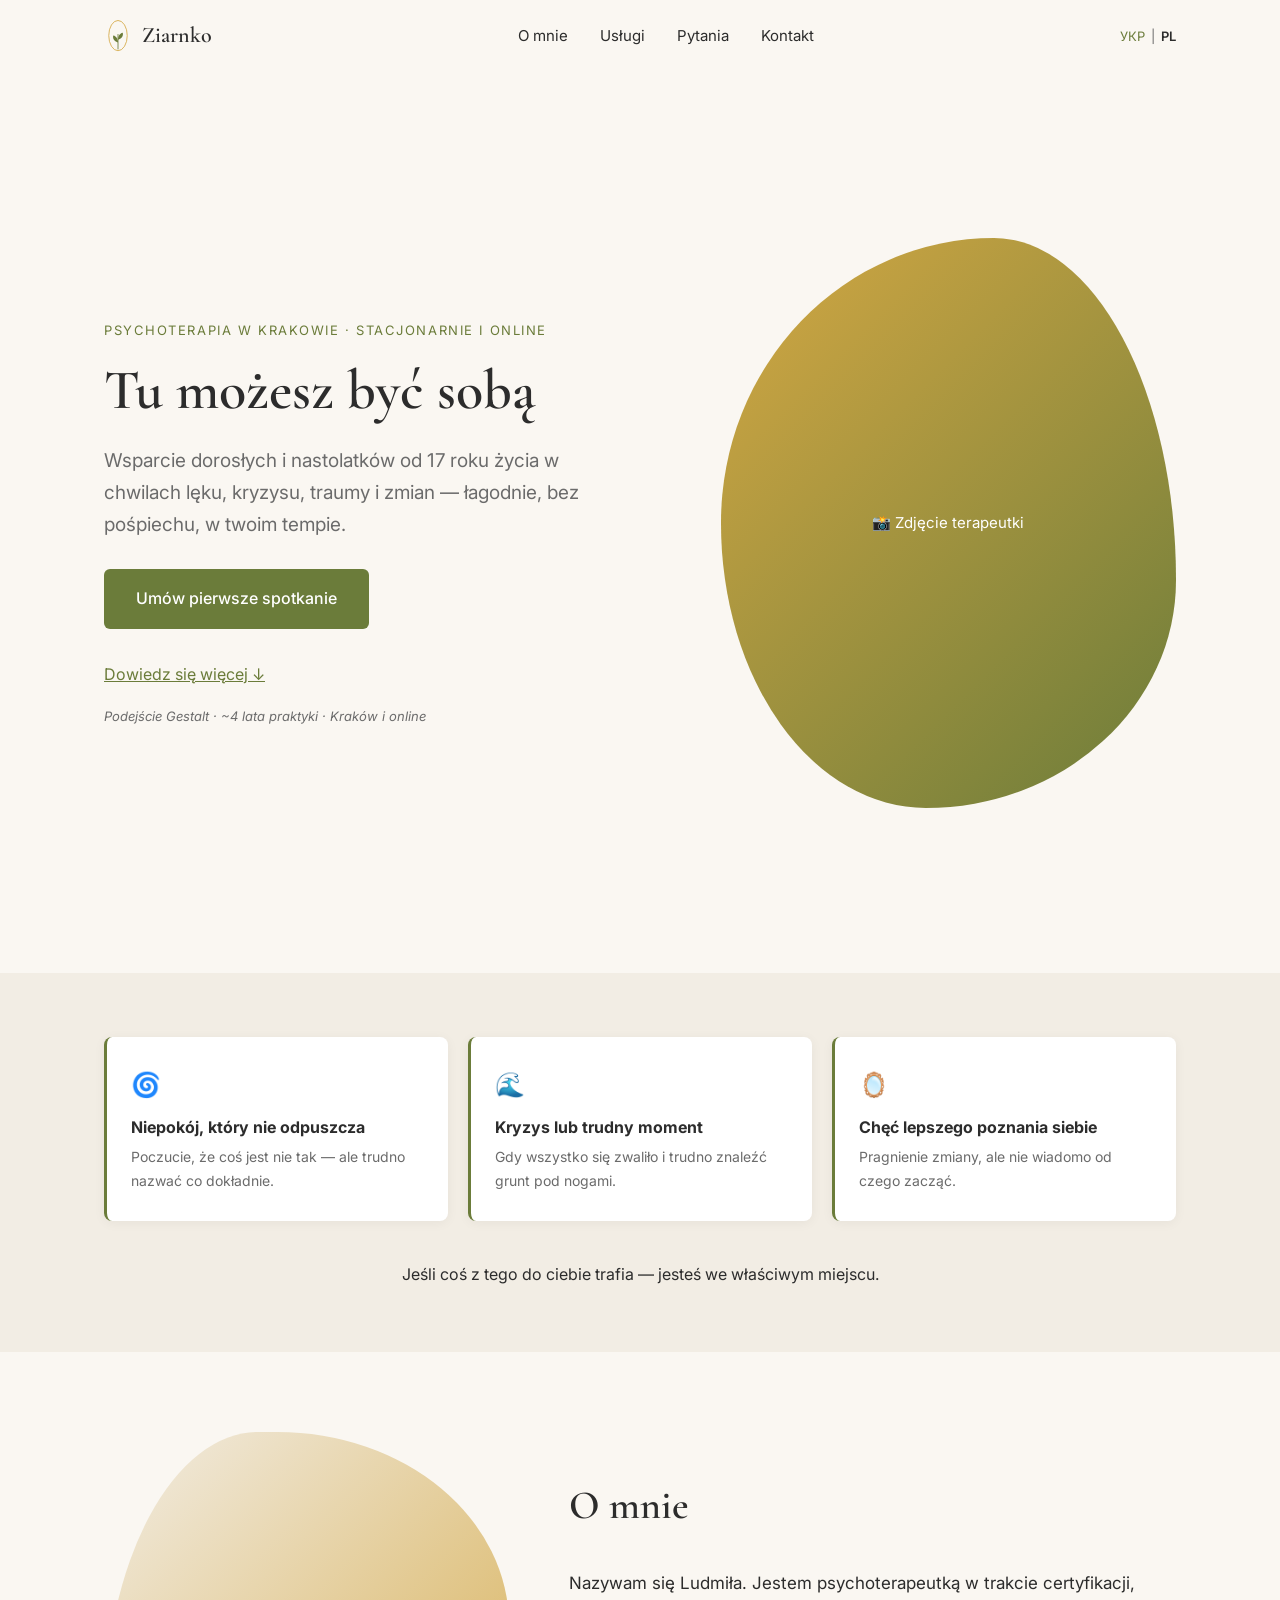
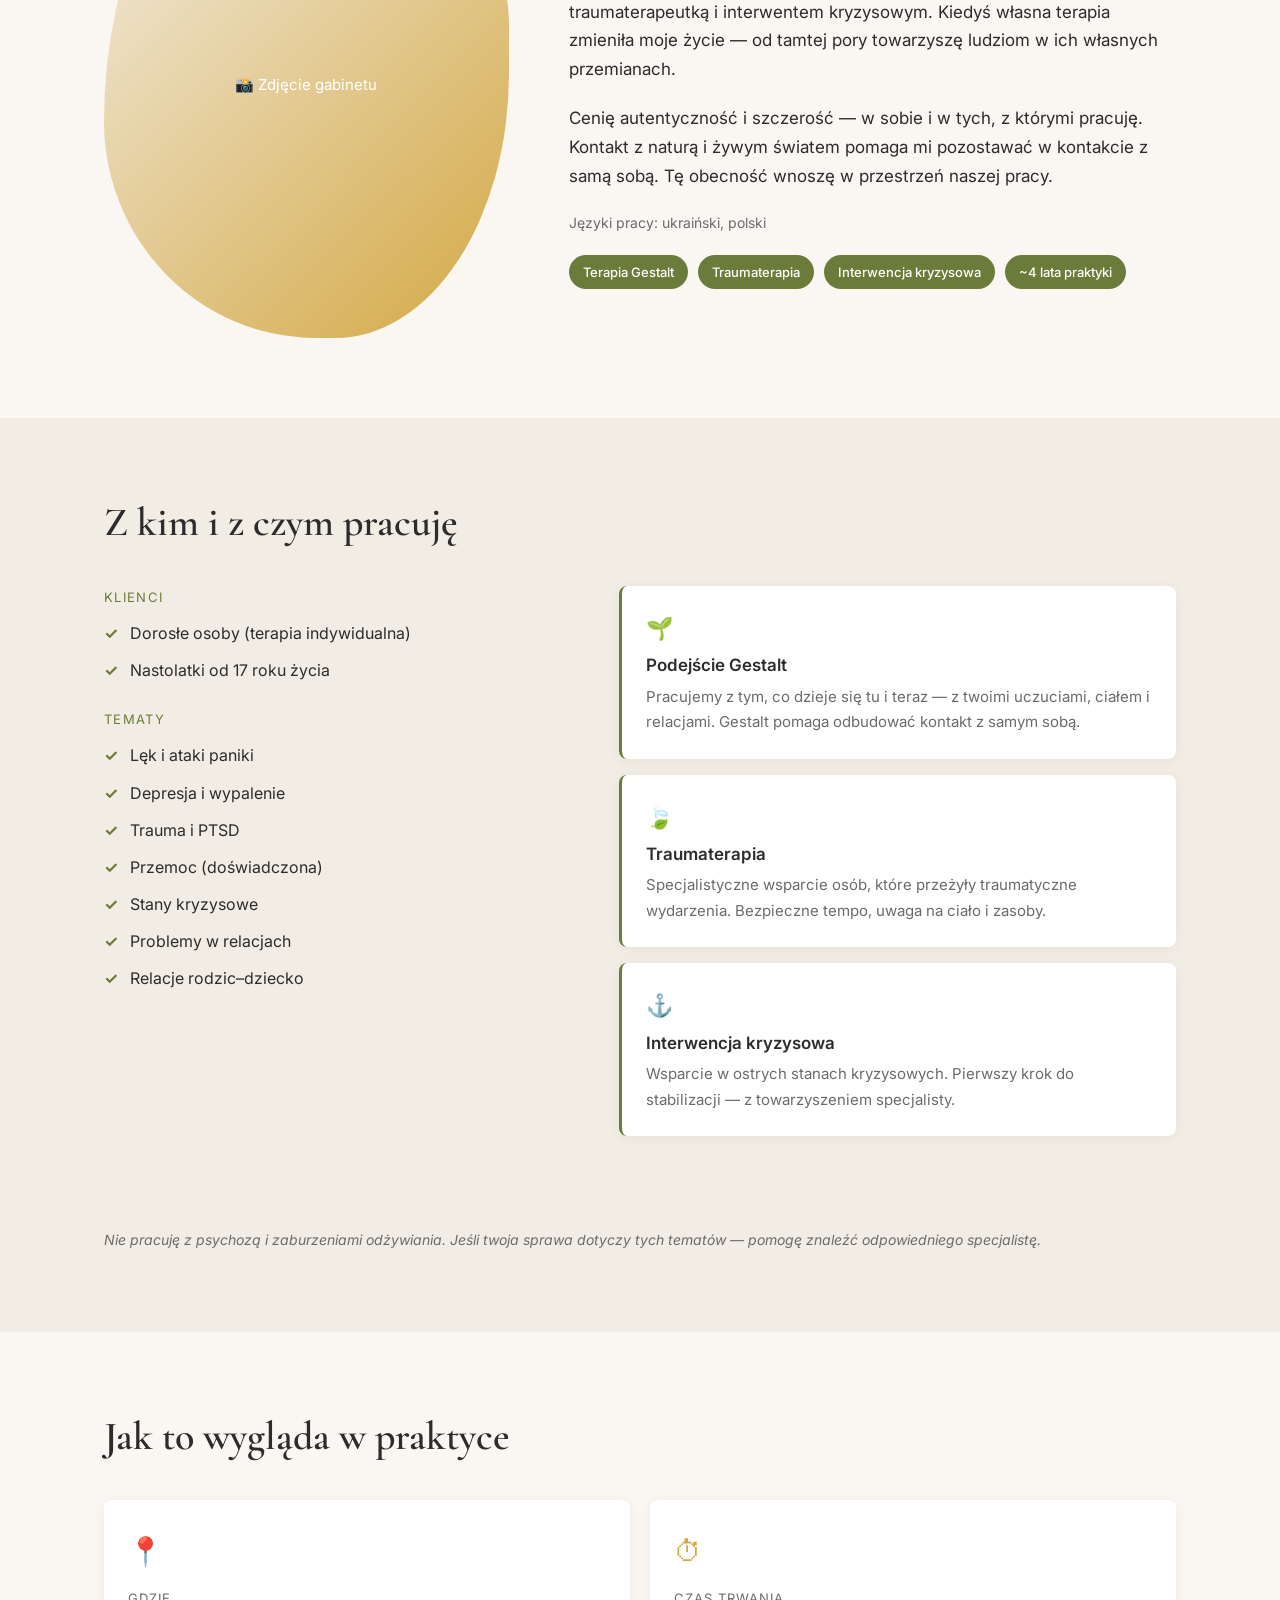
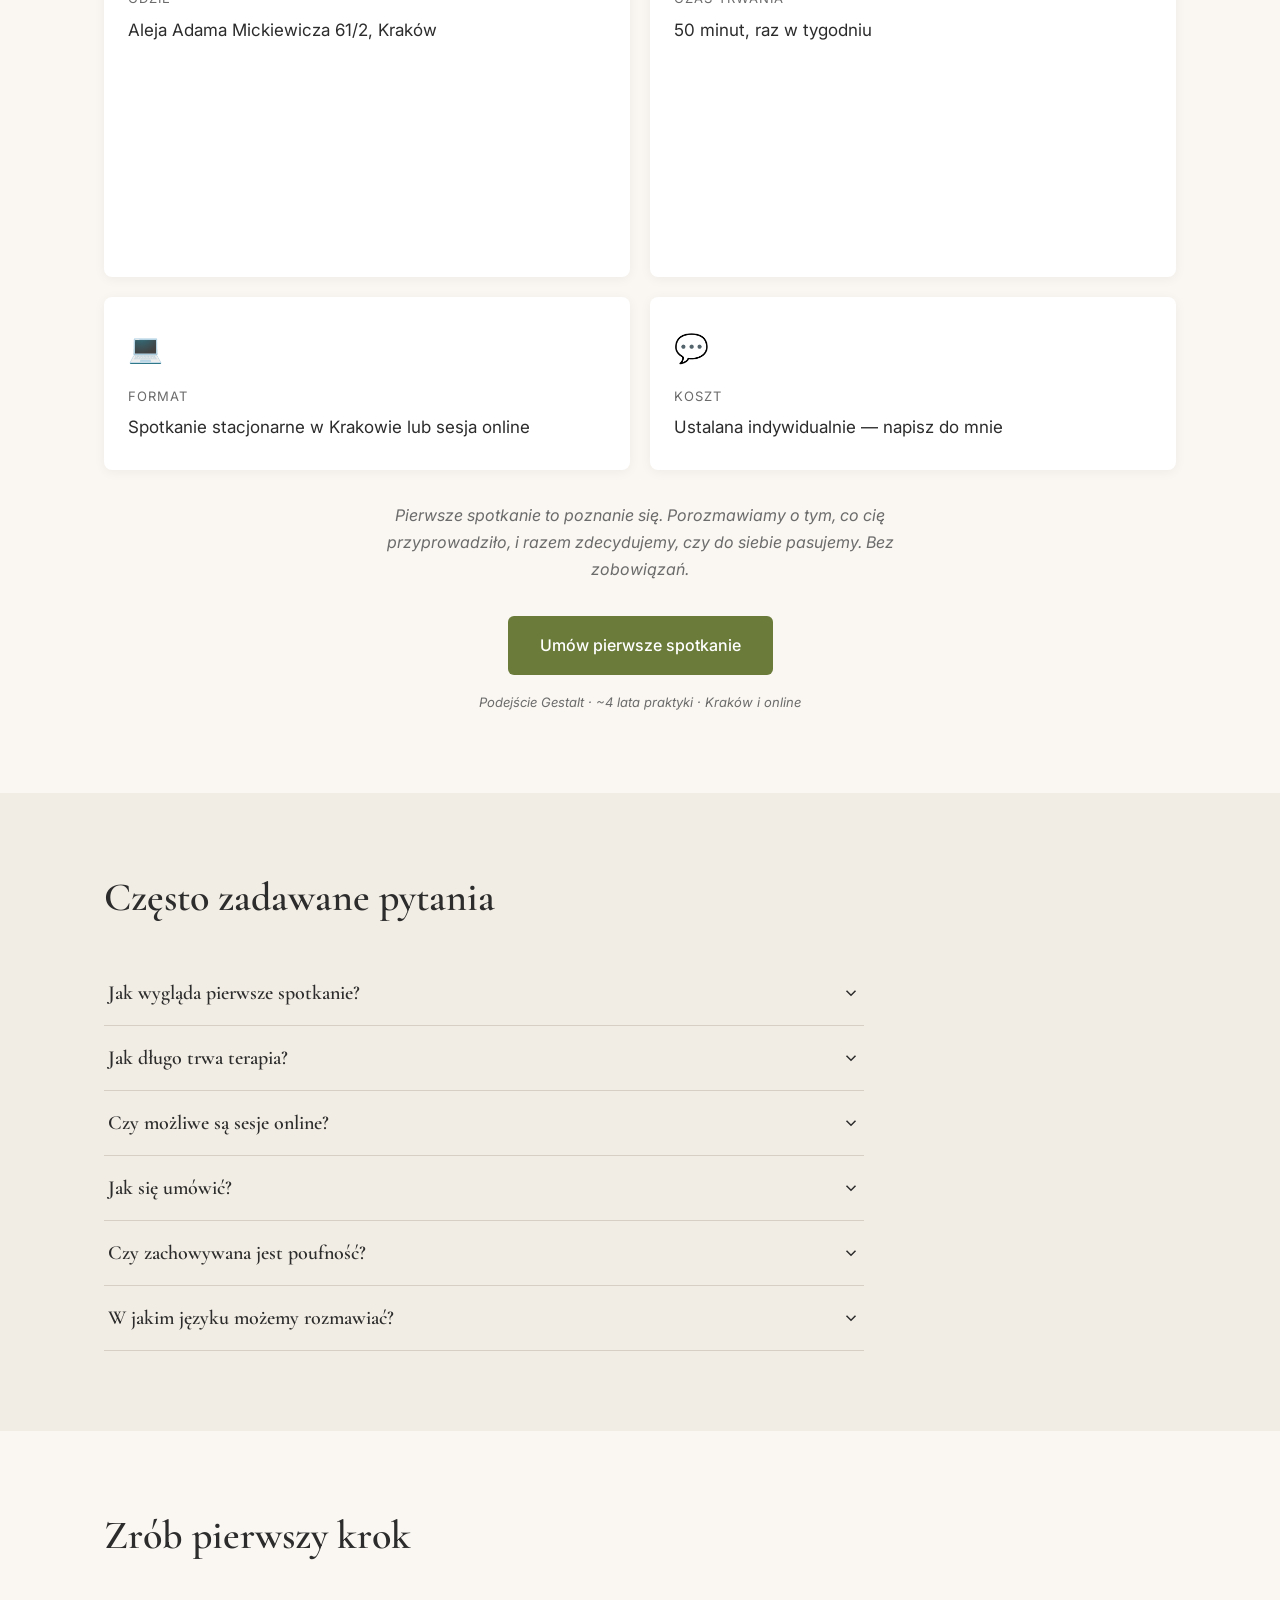
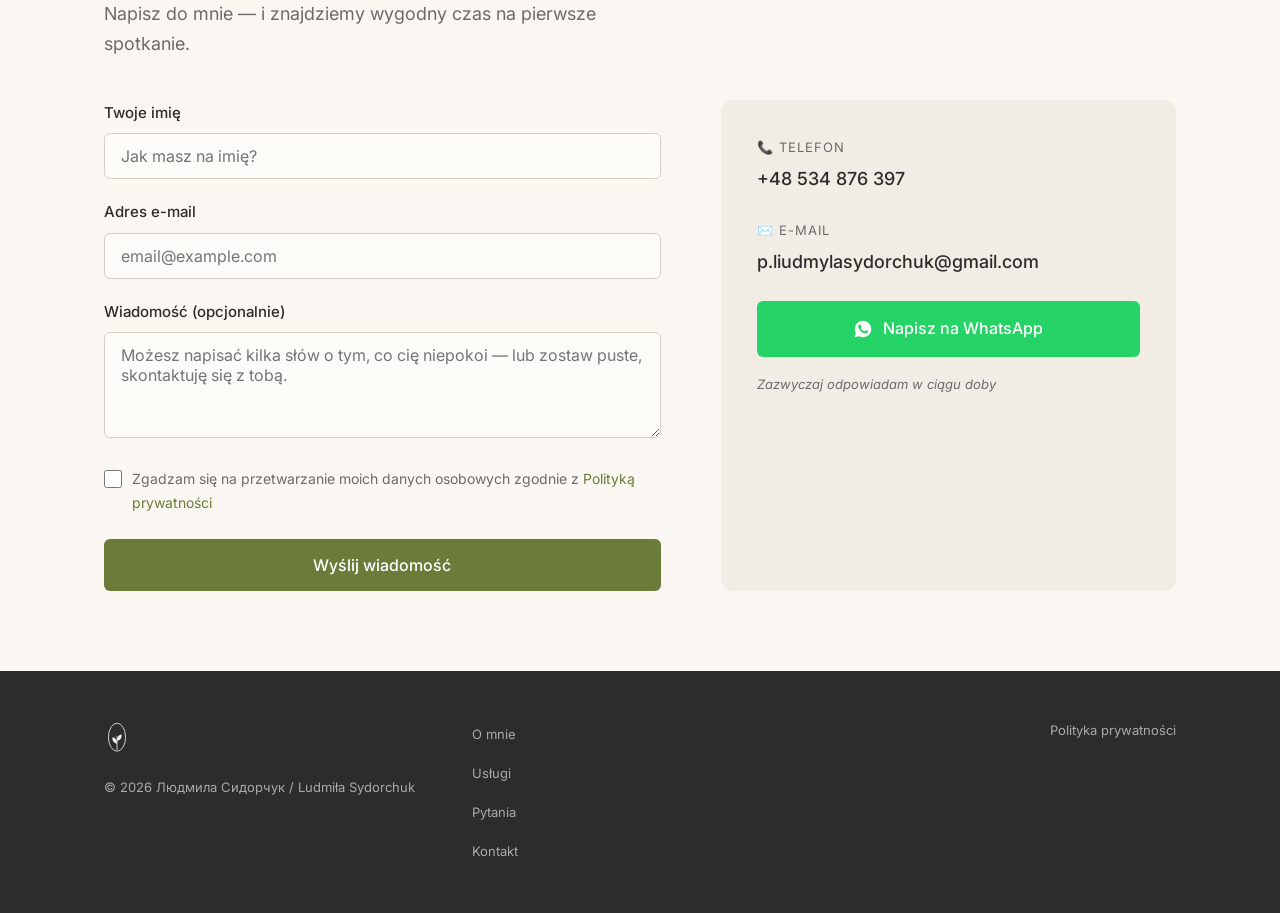
==== pl.html @ 2331d8ef "Initial commit: Зернятко / Ziarnko bilingual therapist website Static single-page site (UA/PL) for L" ====
<!DOCTYPE html>
<html lang="pl">
<head>
<meta charset="UTF-8">
<meta name="viewport" content="width=device-width, initial-scale=1.0">
<link rel="icon" type="image/svg+xml" href="images/logo.svg">
<link rel="preconnect" href="https://fonts.googleapis.com">
<link rel="preconnect" href="https://fonts.gstatic.com" crossorigin>
<link href="https://fonts.googleapis.com/css2?family=Cormorant+Garamond:wght@400;600&family=Inter:wght@400;500&display=swap" rel="stylesheet">
<link rel="stylesheet" href="css/style.css">

<title>Ludmiła Sydorchuk — Psychoterapeuta w Krakowie | Gestalt, traumaterapia</title>
<meta name="description" content="Psychoterapeuta Ludmiła Sydorchuk — podejście Gestalt, traumaterapia, interwencja kryzysowa. Sesje stacjonarne i online w Krakowie. Język ukraiński i polski.">
<link rel="canonical" href="https://ziarenko-terapia.pl/pl.html">
<meta property="og:title" content="Ludmiła Sydorchuk — Psychoterapeuta w Krakowie">
<meta property="og:description" content="Podejście Gestalt, traumaterapia, interwencja kryzysowa. Terapia stacjonarna i online w Krakowie.">
<meta property="og:image" content="https://ziarenko-terapia.pl/images/og-image.png">
<!-- og-image.png: 1200x630px image for social sharing.
     Recommended: screenshot of the hero section once real photos are added.
     Until then, og:image tag will not display a preview on social media. -->
<meta property="og:url" content="https://ziarenko-terapia.pl/pl.html">
<meta property="og:type" content="website">
<meta property="og:locale" content="pl_PL">
</head>
<body>
<a href="#main-content" class="sr-only">Przejdź do treści głównej</a>

<header class="site-header" id="site-header">
  <div class="container nav-inner">
    <a href="#main-content" class="nav-logo" aria-label="Ziarnko — strona główna">
      <svg viewBox="0 0 100 140" xmlns="http://www.w3.org/2000/svg" aria-hidden="true">
        <ellipse cx="50" cy="70" rx="33" ry="54" fill="none" stroke="#D4A843" stroke-width="3"/>
        <path d="M50 118 L50 66" stroke="#6B7C3A" stroke-width="3" stroke-linecap="round" fill="none"/>
        <path d="M50 95 C38 92 30 82 33 70 C45 72 50 84 50 95 Z" fill="#6B7C3A"/>
        <path d="M50 85 C62 82 70 72 67 60 C55 62 50 74 50 85 Z" fill="#6B7C3A"/>
      </svg>
      <span class="brand-name">Ziarnko</span>
    </a>

    <ul class="nav-links">
      <li><a href="#about">O mnie</a></li>
      <li><a href="#services">Usługi</a></li>
      <li><a href="#faq">Pytania</a></li>
      <li><a href="#contact">Kontakt</a></li>
    </ul>

    <div class="nav-right">
      <div class="lang-toggle">
        <a href="index.html" class="lang-switch-link">УКР</a>
        <span aria-hidden="true">|</span>
        <span class="lang-current">PL</span>
      </div>
      <button class="hamburger" id="hamburger" aria-label="Menu" aria-expanded="false" aria-controls="nav-mobile-menu">
        <span></span><span></span><span></span>
      </button>
    </div>
  </div>

  <nav class="nav-mobile-menu" id="nav-mobile-menu">
    <ul>
      <li><a href="#about">O mnie</a></li>
      <li><a href="#services">Usługi</a></li>
      <li><a href="#faq">Pytania</a></li>
      <li><a href="#contact">Kontakt</a></li>
    </ul>
  </nav>
</header>

<main id="main-content">

  <!-- HERO -->
  <section class="hero" id="hero">
    <div class="container hero-grid">
      <div class="hero-image">
        <div class="image-frame hero-frame">
          <div class="img-placeholder hero-placeholder">📸 Zdjęcie terapeutki</div>
          <!-- REPLACE this placeholder div with:
          <img src="images/hero.jpg"
               alt="Ludmiła Sydorchuk — psychoterapeutka w Krakowie"
               width="520" height="650" loading="eager"> -->
        </div>
      </div>
      <div class="hero-text">
        <p class="eyebrow">Psychoterapia w Krakowie · Stacjonarnie i online</p>
        <h1>Tu możesz być sobą</h1>
        <p class="hero-subheading">Wsparcie dorosłych i nastolatków od 17 roku życia w chwilach lęku, kryzysu, traumy i zmian — łagodnie, bez pośpiechu, w twoim tempie.</p>
        <div>
          <a href="#contact" class="btn btn-primary">Umów pierwsze spotkanie</a>
        </div>
        <a href="#about" class="link-underline">Dowiedz się więcej ↓</a>
        <p class="trust-line">Podejście Gestalt · ~4 lata praktyki · Kraków i online</p>
      </div>
    </div>
  </section>

  <!-- VALIDATION -->
  <section class="validation">
    <div class="container">
      <div class="validation-grid">
        <div class="validation-card">
          <span class="icon" aria-hidden="true">🌀</span>
          <h3>Niepokój, który nie odpuszcza</h3>
          <p>Poczucie, że coś jest nie tak — ale trudno nazwać co dokładnie.</p>
        </div>
        <div class="validation-card">
          <span class="icon" aria-hidden="true">🌊</span>
          <h3>Kryzys lub trudny moment</h3>
          <p>Gdy wszystko się zwaliło i trudno znaleźć grunt pod nogami.</p>
        </div>
        <div class="validation-card">
          <span class="icon" aria-hidden="true">🪞</span>
          <h3>Chęć lepszego poznania siebie</h3>
          <p>Pragnienie zmiany, ale nie wiadomo od czego zacząć.</p>
        </div>
      </div>
      <p class="validation-footer">Jeśli coś z tego do ciebie trafia — jesteś we właściwym miejscu.</p>
    </div>
  </section>

  <!-- ABOUT -->
  <section class="about" id="about">
    <div class="container about-grid">
      <div class="about-image">
        <div class="image-frame about-frame">
          <div class="img-placeholder about-placeholder">📸 Zdjęcie gabinetu</div>
          <!-- REPLACE with:
          <img src="images/office.jpg"
               alt="Gabinet psychoterapeutki Ludmiły Sydorchuk w Krakowie"
               width="480" height="600" loading="lazy"> -->
        </div>
      </div>
      <div class="about-text">
        <h2 class="section-heading">O mnie</h2>
        <p>Nazywam się Ludmiła. Jestem psychoterapeutką w trakcie certyfikacji, traumaterapeutką i interwentem kryzysowym. Kiedyś własna terapia zmieniła moje życie — od tamtej pory towarzyszę ludziom w ich własnych przemianach.</p>
        <p>Cenię autentyczność i szczerość — w sobie i w tych, z którymi pracuję. Kontakt z naturą i żywym światem pomaga mi pozostawać w kontakcie z samą sobą. Tę obecność wnoszę w przestrzeń naszej pracy.</p>
        <p class="about-languages">Języki pracy: ukraiński, polski</p>
        <div class="chip-row">
          <span class="chip">Terapia Gestalt</span>
          <span class="chip">Traumaterapia</span>
          <span class="chip">Interwencja kryzysowa</span>
          <span class="chip">~4 lata praktyki</span>
        </div>
      </div>
    </div>
  </section>

  <!-- SERVICES -->
  <section class="services" id="services">
    <div class="container">
      <h2 class="section-heading">Z kim i z czym pracuję</h2>
      <div class="services-grid">
        <div class="services-who">
          <span class="sub-label">Klienci</span>
          <ul class="check-list">
            <li>Dorosłe osoby (terapia indywidualna)</li>
            <li>Nastolatki od 17 roku życia</li>
          </ul>
          <span class="sub-label spaced">Tematy</span>
          <ul class="check-list">
            <li>Lęk i ataki paniki</li>
            <li>Depresja i wypalenie</li>
            <li>Trauma i PTSD</li>
            <li>Przemoc (doświadczona)</li>
            <li>Stany kryzysowe</li>
            <li>Problemy w relacjach</li>
            <li>Relacje rodzic–dziecko</li>
          </ul>
        </div>
        <div class="approach-cards">
          <div class="approach-card">
            <span class="icon" aria-hidden="true">🌱</span>
            <h3>Podejście Gestalt</h3>
            <p>Pracujemy z tym, co dzieje się tu i teraz — z twoimi uczuciami, ciałem i relacjami. Gestalt pomaga odbudować kontakt z samym sobą.</p>
          </div>
          <div class="approach-card">
            <span class="icon" aria-hidden="true">🍃</span>
            <h3>Traumaterapia</h3>
            <p>Specjalistyczne wsparcie osób, które przeżyły traumatyczne wydarzenia. Bezpieczne tempo, uwaga na ciało i zasoby.</p>
          </div>
          <div class="approach-card">
            <span class="icon" aria-hidden="true">⚓</span>
            <h3>Interwencja kryzysowa</h3>
            <p>Wsparcie w ostrych stanach kryzysowych. Pierwszy krok do stabilizacji — z towarzyszeniem specjalisty.</p>
          </div>
        </div>
        <p class="discreet-note">Nie pracuję z psychozą i zaburzeniami odżywiania. Jeśli twoja sprawa dotyczy tych tematów — pomogę znaleźć odpowiedniego specjalistę.</p>
      </div>
    </div>
  </section>

  <!-- PRACTICAL INFO -->
  <section class="practical">
    <div class="container">
      <h2 class="section-heading">Jak to wygląda w praktyce</h2>
      <div class="info-grid">
        <div class="info-card">
          <span class="icon" aria-hidden="true">📍</span>
          <span class="info-label">Gdzie</span>
          <p class="info-value">Aleja Adama Mickiewicza 61/2, Kraków</p>
          <iframe
            src="https://maps.google.com/maps?q=Aleja+Adama+Mickiewicza+61%2C+Krak%C3%B3w&output=embed"
            width="100%" height="180" style="border:0;border-radius:6px;"
            allowfullscreen="" loading="lazy"
            referrerpolicy="no-referrer-when-downgrade"
            title="Mapa: Aleja Adama Mickiewicza 61/2, Kraków"></iframe>
        </div>
        <div class="info-card">
          <span class="icon" aria-hidden="true">⏱</span>
          <span class="info-label">Czas trwania</span>
          <p class="info-value">50 minut, raz w tygodniu</p>
        </div>
        <div class="info-card">
          <span class="icon" aria-hidden="true">💻</span>
          <span class="info-label">Format</span>
          <p class="info-value">Spotkanie stacjonarne w Krakowie lub sesja online</p>
        </div>
        <div class="info-card">
          <span class="icon" aria-hidden="true">💬</span>
          <span class="info-label">Koszt</span>
          <p class="info-value">Ustalana indywidualnie — napisz do mnie</p>
        </div>
      </div>
      <p class="practical-note">Pierwsze spotkanie to poznanie się. Porozmawiamy o tym, co cię przyprowadziło, i razem zdecydujemy, czy do siebie pasujemy. Bez zobowiązań.</p>
      <div class="practical-cta">
        <a href="#contact" class="btn btn-primary">Umów pierwsze spotkanie</a>
        <p class="trust-line">Podejście Gestalt · ~4 lata praktyki · Kraków i online</p>
      </div>
    </div>
  </section>

  <!-- FAQ -->
  <section class="faq" id="faq">
    <div class="container">
      <h2 class="section-heading">Często zadawane pytania</h2>
      <div class="faq-list">

        <div class="faq-item">
          <button class="faq-trigger" aria-expanded="false" aria-controls="faq-body-1" id="faq-trigger-1">
            <span>Jak wygląda pierwsze spotkanie?</span>
            <svg class="chevron" width="18" height="18" viewBox="0 0 24 24" fill="none" stroke="currentColor" stroke-width="2" aria-hidden="true"><polyline points="6 9 12 15 18 9"></polyline></svg>
          </button>
          <div class="faq-body" id="faq-body-1" role="region" aria-labelledby="faq-trigger-1">
            <div class="faq-body-inner">Pierwsze spotkanie to zapoznanie się bez zobowiązań. Porozmawiamy o tym, co cię przyprowadziło, twoich oczekiwaniach i pytaniach. Razem zdecydujemy, czy ten format pracy jest dla ciebie.</div>
          </div>
        </div>

        <div class="faq-item">
          <button class="faq-trigger" aria-expanded="false" aria-controls="faq-body-2" id="faq-trigger-2">
            <span>Jak długo trwa terapia?</span>
            <svg class="chevron" width="18" height="18" viewBox="0 0 24 24" fill="none" stroke="currentColor" stroke-width="2" aria-hidden="true"><polyline points="6 9 12 15 18 9"></polyline></svg>
          </button>
          <div class="faq-body" id="faq-body-2" role="region" aria-labelledby="faq-trigger-2">
            <div class="faq-body-inner">Czas trwania zależy od twojej sprawy. Niektóre kwestie rozwiązują się w ciągu kilku miesięcy, inne wymagają dłuższej pracy. Omówimy to razem — i zawsze masz prawo się zatrzymać.</div>
          </div>
        </div>

        <div class="faq-item">
          <button class="faq-trigger" aria-expanded="false" aria-controls="faq-body-3" id="faq-trigger-3">
            <span>Czy możliwe są sesje online?</span>
            <svg class="chevron" width="18" height="18" viewBox="0 0 24 24" fill="none" stroke="currentColor" stroke-width="2" aria-hidden="true"><polyline points="6 9 12 15 18 9"></polyline></svg>
          </button>
          <div class="faq-body" id="faq-body-3" role="region" aria-labelledby="faq-trigger-3">
            <div class="faq-body-inner">Tak. Prowadzę sesje zarówno stacjonarnie w Krakowie, jak i online — w formacie wideorozmowy. Oba formaty są równoważne pod względem skuteczności.</div>
          </div>
        </div>

        <div class="faq-item">
          <button class="faq-trigger" aria-expanded="false" aria-controls="faq-body-4" id="faq-trigger-4">
            <span>Jak się umówić?</span>
            <svg class="chevron" width="18" height="18" viewBox="0 0 24 24" fill="none" stroke="currentColor" stroke-width="2" aria-hidden="true"><polyline points="6 9 12 15 18 9"></polyline></svg>
          </button>
          <div class="faq-body" id="faq-body-4" role="region" aria-labelledby="faq-trigger-4">
            <div class="faq-body-inner">Wyślij mi wiadomość przez formularz poniżej lub napisz na WhatsApp. Odpiszę i ustalimy wygodny termin.</div>
          </div>
        </div>

        <div class="faq-item">
          <button class="faq-trigger" aria-expanded="false" aria-controls="faq-body-5" id="faq-trigger-5">
            <span>Czy zachowywana jest poufność?</span>
            <svg class="chevron" width="18" height="18" viewBox="0 0 24 24" fill="none" stroke="currentColor" stroke-width="2" aria-hidden="true"><polyline points="6 9 12 15 18 9"></polyline></svg>
          </button>
          <div class="faq-body" id="faq-body-5" role="region" aria-labelledby="faq-trigger-5">
            <div class="faq-body-inner">Tak. Wszystko, co dzieje się na sesjach, pozostaje między nami. Przestrzegam zasad etyki zawodowej i poufności.</div>
          </div>
        </div>

        <div class="faq-item">
          <button class="faq-trigger" aria-expanded="false" aria-controls="faq-body-6" id="faq-trigger-6">
            <span>W jakim języku możemy rozmawiać?</span>
            <svg class="chevron" width="18" height="18" viewBox="0 0 24 24" fill="none" stroke="currentColor" stroke-width="2" aria-hidden="true"><polyline points="6 9 12 15 18 9"></polyline></svg>
          </button>
          <div class="faq-body" id="faq-body-6" role="region" aria-labelledby="faq-trigger-6">
            <div class="faq-body-inner">Prowadzę sesje w języku ukraińskim i polskim.</div>
          </div>
        </div>

      </div>
    </div>
  </section>

  <!-- CONTACT -->
  <section class="contact" id="contact">
    <div class="container">
      <h2 class="section-heading">Zrób pierwszy krok</h2>
      <p class="contact-subheading">Napisz do mnie — i znajdziemy wygodny czas na pierwsze spotkanie.</p>

      <div class="contact-grid">
        <div class="contact-form-wrap">
          <form action="https://api.web3forms.com/submit" method="POST" id="contact-form">
            <input type="hidden" name="access_key" value="5a831b37-a9af-4e4d-81b2-b6dc9d2ed386">
            <input type="hidden" name="subject" value="Новий запит з сайту Зернятко / Nowe zapytanie ze strony Ziarnko">
            <input type="hidden" name="redirect" value="false">
            <input type="checkbox" name="botcheck" class="hidden" style="display:none;">

            <div class="form-field">
              <label for="name">Twoje imię</label>
              <input type="text" id="name" name="name" required placeholder="Jak masz na imię?">
            </div>

            <div class="form-field">
              <label for="email">Adres e-mail</label>
              <input type="email" id="email" name="email" required placeholder="email@example.com">
            </div>

            <div class="form-field">
              <label for="message">Wiadomość (opcjonalnie)</label>
              <textarea id="message" name="message" rows="4" placeholder="Możesz napisać kilka słów o tym, co cię niepokoi — lub zostaw puste, skontaktuję się z tobą."></textarea>
            </div>

            <div class="form-checkbox">
              <input type="checkbox" id="gdpr" name="gdpr" required>
              <label for="gdpr">Zgadzam się na przetwarzanie moich danych osobowych zgodnie z <a href="#privacy-policy">Polityką prywatności</a></label>
            </div>

            <button type="submit" class="btn btn-primary btn-block" id="form-submit-btn" data-loading-text="Wysyłam...">Wyślij wiadomość</button>

            <p class="form-error" id="form-error">Coś poszło nie tak. Napisz bezpośrednio na WhatsApp — to najszybciej.</p>
          </form>

          <div class="form-success" id="form-success">Dziękuję! Otrzymałam twoją wiadomość i odezwę się w ciągu doby. 🌱</div>
        </div>

        <div class="contact-box">
          <div class="contact-item">
            <span class="contact-label">📞 Telefon</span>
            <a href="tel:+48534876397">+48 534 876 397</a>
          </div>
          <div class="contact-item">
            <span class="contact-label">✉️ E-mail</span>
            <a id="email-link" href="#"></a>
          </div>
          <a href="https://wa.me/48534876397" target="_blank" rel="noopener noreferrer" class="whatsapp-btn">
            <svg viewBox="0 0 24 24" xmlns="http://www.w3.org/2000/svg" aria-hidden="true"><path d="M12.04 2C6.58 2 2.13 6.45 2.13 11.91c0 1.75.46 3.39 1.26 4.81L2 22l5.41-1.42a9.87 9.87 0 0 0 4.63 1.18h.01c5.46 0 9.9-4.45 9.9-9.91C21.95 6.45 17.5 2 12.04 2zm5.8 14.03c-.24.68-1.4 1.3-1.93 1.38-.5.08-1.13.11-1.82-.11-.42-.13-.96-.31-1.65-.6-2.9-1.25-4.79-4.17-4.94-4.36-.14-.19-1.18-1.57-1.18-3 0-1.42.75-2.12 1.02-2.41.27-.29.58-.36.78-.36.2 0 .39 0 .56.01.18.01.42-.07.66.5.24.58.82 2 .89 2.14.07.14.12.31.02.5-.1.19-.15.31-.29.48-.15.17-.31.38-.44.51-.15.15-.3.31-.13.6.17.29.76 1.25 1.63 2.03 1.12 1 2.06 1.31 2.36 1.46.29.15.46.13.63-.08.17-.2.72-.84.91-1.13.19-.29.39-.24.65-.14.27.1 1.7.8 1.99.95.29.14.49.22.56.34.07.13.07.72-.17 1.4z"/></svg>
            Napisz na WhatsApp
          </a>
          <p class="response-note">Zazwyczaj odpowiadam w ciągu doby</p>
        </div>
      </div>
    </div>
  </section>

</main>

<footer class="site-footer">
  <div class="container footer-grid">
    <div class="footer-logo">
      <svg viewBox="0 0 100 140" xmlns="http://www.w3.org/2000/svg" aria-hidden="true" width="26">
        <ellipse cx="50" cy="70" rx="33" ry="54" fill="none" stroke="#FAF7F2" stroke-width="3"/>
        <path d="M50 118 L50 66" stroke="#FAF7F2" stroke-width="3" stroke-linecap="round" fill="none"/>
        <path d="M50 95 C38 92 30 82 33 70 C45 72 50 84 50 95 Z" fill="#FAF7F2"/>
        <path d="M50 85 C62 82 70 72 67 60 C55 62 50 74 50 85 Z" fill="#FAF7F2"/>
      </svg>
      <p class="footer-copy">© 2026 Людмила Сидорчук / Ludmiła Sydorchuk</p>
    </div>
    <nav class="footer-nav">
      <ul>
        <li><a href="#about">O mnie</a></li>
        <li><a href="#services">Usługi</a></li>
        <li><a href="#faq">Pytania</a></li>
        <li><a href="#contact">Kontakt</a></li>
      </ul>
    </nav>
    <div class="footer-legal">
      <a href="#privacy-policy" id="privacy-toggle">Polityka prywatności</a>
    </div>
  </div>
</footer>

<section class="privacy-policy" id="privacy-policy">
  <div class="container privacy-policy-inner">
    <h2>Polityka prywatności</h2>
    <p>Niniejsza strona wyjaśnia, w jaki sposób przetwarzane są dane osobowe podane za pośrednictwem formularza kontaktowego na stronie Ziarnko (ziarenko-terapia.pl).</p>
    <p>Jakie dane są zbierane: imię i adres e-mail (wymagane) oraz wiadomość (opcjonalna), które wpisujesz w formularz kontaktowy.</p>
    <p>Cel przetwarzania: dane są wykorzystywane wyłącznie w celu udzielenia odpowiedzi na Twoje zapytanie. Nie są przekazywane osobom trzecim ani wykorzystywane do celów marketingowych.</p>
    <p>Serwis przetwarzający: wiadomości są przesyłane za pośrednictwem Web3Forms (web3forms.com). Po przesłaniu na adres e-mail operatora dane nie są przechowywane na serwerach Web3Forms.</p>
    <p>Twoje prawa zgodnie z RODO (Rozporządzenie UE 2016/679): masz prawo dostępu do swoich danych osobowych, ich sprostowania, usunięcia lub ograniczenia przetwarzania. Aby skorzystać z tych praw, skontaktuj się: p.liudmylasydorchuk@gmail.com</p>
    <p>Administrator danych osobowych:<br>Ludmiła Sydorchuk<br>Aleja Adama Mickiewicza 61/2, Kraków, Polska</p>
  </div>
</section>

<script src="js/main.js"></script>
</body>
</html>
---- css/style.css ----
/* ==========================================================================
   Зернятко / Ziarnko — global stylesheet
   ========================================================================== */

:root {
  --color-bg: #FAF7F2;
  --color-bg-alt: #F2EDE4;
  --color-accent: #6B7C3A;
  --color-accent-hover: #556030;
  --color-secondary: #D4A843;
  --color-text: #2C2C2C;
  --color-text-secondary: #6B6B6B;
  --color-border: #E8E0D5;
  --color-input-border: #D8CFC4;
  --color-input-bg: #FDFBF8;
}

*, *::before, *::after { box-sizing: border-box; margin: 0; padding: 0; }

html { scroll-behavior: smooth; }

body {
  font-family: 'Inter', sans-serif;
  font-size: 17px;
  line-height: 1.7;
  color: var(--color-text);
  background: var(--color-bg);
}

section[id] { scroll-margin-top: 80px; }

img { max-width: 100%; display: block; }

a { color: var(--color-accent); text-decoration: none; }

a:focus-visible, button:focus-visible, input:focus-visible, textarea:focus-visible {
  outline: 2px solid var(--color-accent);
  outline-offset: 3px;
}

h1, h2, h3 { font-family: 'Cormorant Garamond', serif; font-weight: 600; line-height: 1.2; }

.container { max-width: 1120px; margin: 0 auto; padding: 0 24px; }

.sr-only {
  position: absolute; width: 1px; height: 1px; padding: 0; margin: -1px;
  overflow: hidden; clip: rect(0,0,0,0); white-space: nowrap; border: 0;
}
.sr-only:focus {
  position: fixed; top: 16px; left: 16px; width: auto; height: auto;
  padding: 12px 20px; background: var(--color-accent); color: #fff;
  font-size: 15px; border-radius: 6px; z-index: 9999;
  clip: auto; white-space: normal;
}

/* ==========================================================================
   Buttons / links
   ========================================================================== */

.btn {
  display: inline-block;
  border-radius: 6px;
  padding: 16px 32px;
  font-family: 'Inter', sans-serif;
  font-size: 16px;
  font-weight: 500;
  text-align: center;
  border: none;
  cursor: pointer;
  min-height: 44px;
  transition: background 0.2s ease;
}

.btn-primary {
  background: var(--color-accent);
  color: #fff;
}
.btn-primary:hover { background: var(--color-accent-hover); }

.btn-block { display: block; width: 100%; }

.link-underline {
  display: inline-block;
  color: var(--color-accent);
  text-decoration: underline;
  margin-top: 20px;
  font-size: 16px;
}

.trust-line {
  font-size: 13px;
  font-style: italic;
  color: var(--color-text-secondary);
  margin-top: 16px;
}

/* ==========================================================================
   Header / navigation
   ========================================================================== */

.site-header {
  position: sticky;
  top: 0;
  left: 0;
  right: 0;
  z-index: 100;
  background: transparent;
  border-bottom: 1px solid transparent;
  transition: background 0.2s ease, border-color 0.2s ease;
}

.site-header.scrolled {
  background: var(--color-bg);
  border-bottom: 1px solid var(--color-border);
}

.nav-inner {
  display: flex;
  align-items: center;
  justify-content: space-between;
  min-height: 72px;
  padding-top: 12px;
  padding-bottom: 12px;
}

.nav-logo {
  display: flex;
  align-items: center;
  gap: 10px;
  min-height: 44px;
}
.nav-logo svg { width: 28px; height: auto; }
.brand-name {
  font-family: 'Cormorant Garamond', serif;
  font-weight: 600;
  font-size: 22px;
  color: var(--color-text);
}

.nav-right { display: flex; align-items: center; gap: 16px; }

.nav-links {
  display: none;
}

.lang-toggle {
  display: flex;
  align-items: center;
  gap: 6px;
  font-size: 13px;
  color: var(--color-text-secondary);
}
.lang-toggle .lang-current { color: var(--color-text); font-weight: 600; }
.lang-toggle a { min-height: 44px; display: flex; align-items: center; }

.hamburger {
  display: flex;
  flex-direction: column;
  justify-content: center;
  align-items: center;
  gap: 5px;
  width: 44px;
  height: 44px;
  background: none;
  border: none;
  cursor: pointer;
}
.hamburger span {
  display: block;
  width: 22px;
  height: 2px;
  background: var(--color-text);
  transition: transform 0.25s ease, opacity 0.25s ease;
}
.hamburger[aria-expanded="true"] span:nth-child(1) { transform: translateY(7px) rotate(45deg); }
.hamburger[aria-expanded="true"] span:nth-child(2) { opacity: 0; }
.hamburger[aria-expanded="true"] span:nth-child(3) { transform: translateY(-7px) rotate(-45deg); }

.nav-mobile-menu {
  display: block;
  max-height: 0;
  overflow: hidden;
  background: var(--color-bg);
  border-bottom: 1px solid var(--color-border);
  transition: max-height 0.3s ease;
}
.nav-mobile-menu.open { max-height: 320px; }
.nav-mobile-menu ul {
  list-style: none;
  display: flex;
  flex-direction: column;
  padding: 8px 24px 24px;
}
.nav-mobile-menu a {
  display: flex;
  align-items: center;
  min-height: 44px;
  color: var(--color-text);
  font-size: 17px;
}

@media (min-width: 768px) {
  .hamburger { display: none; }
  .nav-mobile-menu { display: none !important; }
  .nav-links {
    display: flex;
    gap: 32px;
    list-style: none;
  }
  .nav-links a {
    display: flex;
    align-items: center;
    min-height: 44px;
    color: var(--color-text);
    font-size: 15px;
  }
  .nav-links a:hover { color: var(--color-accent); }
}

/* ==========================================================================
   Hero
   ========================================================================== */

.hero {
  background: var(--color-bg);
  min-height: 100vh;
  display: flex;
  align-items: center;
}

.hero-grid {
  display: grid;
  grid-template-columns: 1fr;
  gap: 40px;
  padding-top: 40px;
  padding-bottom: 40px;
  width: 100%;
}

.image-frame {
  overflow: hidden;
  width: 100%;
}

.hero-frame {
  border-radius: 60% 40% 55% 45% / 50% 60% 40% 50%;
  aspect-ratio: 1 / 1;
}

.img-placeholder {
  width: 100%;
  height: 100%;
  display: flex;
  align-items: center;
  justify-content: center;
  color: #fff;
  font-family: 'Inter', sans-serif;
  font-size: 15px;
  text-align: center;
  padding: 16px;
}

.hero-placeholder {
  background: linear-gradient(135deg, #D4A843 0%, #6B7C3A 100%);
}

.eyebrow {
  font-size: 13px;
  letter-spacing: 0.12em;
  text-transform: uppercase;
  color: var(--color-accent);
  font-family: 'Inter', sans-serif;
  margin-bottom: 16px;
}

.hero-text h1 {
  font-size: 36px;
  margin-bottom: 20px;
}

.hero-subheading {
  font-size: 19px;
  color: var(--color-text-secondary);
  max-width: 480px;
  margin-bottom: 28px;
}

.hero-text .btn { margin-right: 24px; margin-bottom: 12px; }

@media (min-width: 768px) {
  .hero-grid {
    grid-template-columns: 55fr 45fr;
    align-items: center;
    gap: 60px;
  }
  .hero-text { order: 1; }
  .hero-image { order: 2; }
  .hero-frame { aspect-ratio: 4 / 5; }
  .hero-text h1 { font-size: 56px; }
}

/* ==========================================================================
   Section heading helper
   ========================================================================== */

.section-heading {
  font-size: 32px;
  margin-bottom: 40px;
}
@media (min-width: 768px) {
  .section-heading { font-size: 40px; }
}

/* ==========================================================================
   Validation section
   ========================================================================== */

.validation {
  background: var(--color-bg-alt);
  padding: 64px 0;
}

.validation-grid {
  display: grid;
  grid-template-columns: 1fr;
  gap: 20px;
}

@media (min-width: 768px) {
  .validation-grid { grid-template-columns: repeat(3, 1fr); }
}

.validation-card {
  background: #fff;
  border-left: 3px solid var(--color-accent);
  border-radius: 8px;
  padding: 28px 24px;
  box-shadow: 0 2px 12px rgba(0,0,0,0.05);
}
.validation-card .icon { font-size: 24px; display: block; margin-bottom: 12px; }
.validation-card h3 { font-family: 'Inter', sans-serif; font-size: 16px; font-weight: 700; margin-bottom: 8px; }
.validation-card p { font-size: 14px; color: var(--color-text-secondary); }

.validation-footer {
  text-align: center;
  font-size: 16px;
  color: var(--color-text);
  margin-top: 40px;
}

/* ==========================================================================
   About
   ========================================================================== */

.about { background: var(--color-bg); padding: 80px 0; }

.about-grid {
  display: grid;
  grid-template-columns: 1fr;
  gap: 40px;
}

@media (min-width: 768px) {
  .about-grid { grid-template-columns: 40fr 60fr; gap: 60px; align-items: center; }
}

.about-frame {
  border-radius: 40% 60% 45% 55% / 60% 40% 55% 45%;
  aspect-ratio: 4 / 5;
}
.about-placeholder { background: linear-gradient(135deg, #F2EDE4 0%, #D4A843 100%); }

.about-text p { margin-bottom: 20px; }
.about-languages { font-size: 14px; color: var(--color-text-secondary); margin-top: 8px; margin-bottom: 0; }

.chip-row {
  display: flex;
  flex-wrap: wrap;
  gap: 10px;
  margin-top: 20px;
}
.chip {
  background: var(--color-accent);
  color: #fff;
  border-radius: 20px;
  padding: 6px 14px;
  font-size: 13px;
  font-weight: 500;
}

/* ==========================================================================
   Services
   ========================================================================== */

.services { background: var(--color-bg-alt); padding: 80px 0; }

.services-grid {
  display: grid;
  grid-template-columns: 1fr;
  gap: 40px;
}
@media (min-width: 768px) {
  .services-grid { grid-template-columns: 45fr 55fr; gap: 60px; }
}

.sub-label {
  font-size: 13px;
  text-transform: uppercase;
  color: var(--color-accent);
  letter-spacing: 0.1em;
  margin-bottom: 12px;
  display: block;
}
.sub-label.spaced { margin-top: 24px; }

.check-list { list-style: none; margin-bottom: 8px; }
.check-list li {
  font-size: 16px;
  padding-left: 26px;
  position: relative;
  margin-bottom: 10px;
}
.check-list li::before {
  content: "✓";
  color: var(--color-accent);
  position: absolute;
  left: 0;
  font-weight: 700;
}

.approach-cards { display: flex; flex-direction: column; gap: 16px; }
.approach-card {
  background: #fff;
  border-left: 3px solid var(--color-accent);
  border-radius: 8px;
  padding: 24px;
  box-shadow: 0 2px 12px rgba(0,0,0,0.05);
}
.approach-card .icon { font-size: 22px; margin-bottom: 8px; display: block; }
.approach-card h3 { font-size: 20px; margin-bottom: 8px; }
.approach-card h3 {
  font-family: 'Inter', sans-serif;
  font-size: 17px;
  font-weight: 600;
  margin-bottom: 8px;
}
.approach-card p { font-size: 15px; color: var(--color-text-secondary); }

.discreet-note {
  font-size: 14px;
  color: var(--color-text-secondary);
  font-style: italic;
  margin-top: 32px;
  grid-column: 1 / -1;
}

/* ==========================================================================
   Practical info
   ========================================================================== */

.practical { background: var(--color-bg); padding: 80px 0; }

.info-grid {
  display: grid;
  grid-template-columns: 1fr;
  gap: 20px;
}
@media (min-width: 768px) {
  .info-grid { grid-template-columns: 1fr 1fr; }
}

.info-card {
  background: #fff;
  border-radius: 8px;
  padding: 28px 24px;
  box-shadow: 0 2px 12px rgba(0,0,0,0.05);
}
.info-card .icon { font-size: 28px; color: var(--color-secondary); display: block; margin-bottom: 12px; }
.info-card .info-label {
  font-size: 13px;
  text-transform: uppercase;
  letter-spacing: 0.08em;
  color: var(--color-text-secondary);
  display: block;
  margin-bottom: 6px;
}
.info-card .info-value { font-size: 17px; color: var(--color-text); }
.info-card iframe { margin-top: 16px; }

.practical-note {
  font-style: italic;
  font-size: 16px;
  color: var(--color-text-secondary);
  text-align: center;
  max-width: 560px;
  margin: 32px auto 0;
}

.practical-cta { text-align: center; margin-top: 32px; }
.practical-cta .trust-line { text-align: center; }

/* ==========================================================================
   FAQ
   ========================================================================== */

.faq { background: var(--color-bg-alt); padding: 80px 0; }

.faq-list { max-width: 760px; }

.faq-item { border-bottom: 1px solid var(--color-input-border); }

.faq-trigger {
  width: 100%;
  display: flex;
  justify-content: space-between;
  align-items: center;
  gap: 16px;
  background: none;
  border: none;
  padding: 20px 4px;
  font-family: 'Cormorant Garamond', serif;
  font-size: 20px;
  font-weight: 600;
  color: var(--color-text);
  text-align: left;
  cursor: pointer;
  min-height: 44px;
}

.faq-trigger .chevron {
  flex-shrink: 0;
  transition: transform 0.3s ease;
}
.faq-trigger[aria-expanded="true"] .chevron { transform: rotate(180deg); }

.faq-body {
  max-height: 0;
  overflow: hidden;
  transition: max-height 0.3s ease;
}
.faq-body-inner {
  padding: 0 4px 20px;
  font-size: 16px;
  color: var(--color-text-secondary);
}

/* ==========================================================================
   Contact
   ========================================================================== */

.contact { background: var(--color-bg); padding: 80px 0; }

.contact-subheading {
  font-size: 18px;
  color: var(--color-text-secondary);
  margin-bottom: 40px;
  max-width: 560px;
}

.contact-grid {
  display: grid;
  grid-template-columns: 1fr;
  gap: 40px;
}
@media (min-width: 768px) {
  .contact-grid { grid-template-columns: 55fr 45fr; gap: 60px; }
}

.form-field { margin-bottom: 20px; }
.form-field label {
  display: block;
  font-size: 15px;
  font-weight: 500;
  margin-bottom: 8px;
}
.form-field input[type="text"],
.form-field input[type="email"],
.form-field textarea {
  width: 100%;
  padding: 12px 16px;
  border: 1px solid var(--color-input-border);
  border-radius: 6px;
  font-family: 'Inter', sans-serif;
  font-size: 16px;
  background: var(--color-input-bg);
  color: var(--color-text);
}
.form-field input:focus,
.form-field textarea:focus {
  outline: none;
  border-color: var(--color-accent);
  box-shadow: 0 0 0 3px rgba(107,124,58,0.1);
}
.form-field textarea { resize: vertical; }

.form-checkbox {
  display: flex;
  align-items: flex-start;
  gap: 10px;
  margin-bottom: 24px;
  font-size: 14px;
  color: var(--color-text-secondary);
}
.form-checkbox input { width: 18px; height: 18px; margin-top: 3px; flex-shrink: 0; }

.hidden { display: none; }

.form-success {
  display: none;
  padding: 32px;
  text-align: center;
  font-size: 18px;
  color: var(--color-accent);
}
.form-success.visible { display: block; }

.form-error {
  display: none;
  margin-top: 16px;
  font-size: 15px;
  color: #B23A3A;
}
.form-error.visible { display: block; }

.contact-box {
  background: var(--color-bg-alt);
  border-radius: 12px;
  padding: 36px;
}

.contact-item { margin-bottom: 24px; }
.contact-item .contact-label {
  font-size: 13px;
  text-transform: uppercase;
  letter-spacing: 0.08em;
  color: var(--color-text-secondary);
  display: block;
  margin-bottom: 6px;
}
.contact-item a {
  font-size: 18px;
  color: var(--color-text);
  font-weight: 500;
}

.whatsapp-btn {
  background: #25D366;
  color: #fff;
  border-radius: 6px;
  padding: 14px 24px;
  display: flex;
  align-items: center;
  justify-content: center;
  gap: 10px;
  font-size: 16px;
  font-weight: 500;
  text-decoration: none;
  min-height: 44px;
}
.whatsapp-btn svg { width: 20px; height: 20px; fill: #fff; }

.response-note {
  font-size: 13px;
  font-style: italic;
  color: var(--color-text-secondary);
  margin-top: 16px;
}

@media (max-width: 767px) {
  .whatsapp-btn { width: 100%; }
  .contact-item a[href^="tel:"] { display: block; }
}

/* ==========================================================================
   Footer
   ========================================================================== */

.site-footer {
  background: #2C2C2C;
  color: var(--color-bg);
  padding: 48px 0;
}

.footer-grid {
  display: grid;
  grid-template-columns: 1fr;
  gap: 32px;
  text-align: center;
}
@media (min-width: 768px) {
  .footer-grid { grid-template-columns: 1fr 1fr 1fr; text-align: left; align-items: start; }
}

.footer-logo svg { width: 26px; height: auto; margin-bottom: 12px; }
.footer-copy { font-size: 13px; color: #AAAAAA; }

.footer-nav ul {
  list-style: none;
  display: flex;
  flex-direction: column;
  gap: 10px;
  align-items: center;
}
.footer-nav a { font-size: 13px; color: #AAAAAA; }
.footer-nav a:hover { color: var(--color-bg); }

.footer-legal { display: flex; justify-content: center; }
@media (min-width: 768px) {
  .footer-legal { justify-content: flex-end; }
  .footer-nav ul { align-items: flex-start; }
}
.footer-legal a { font-size: 13px; color: #AAAAAA; }
.footer-legal a:hover { color: var(--color-bg); }

/* ==========================================================================
   Privacy policy
   ========================================================================== */

.privacy-policy {
  background: #1C1C1C;
  color: #AAAAAA;
  max-height: 0;
  overflow: hidden;
  transition: max-height 0.4s ease;
}
.privacy-policy.open { max-height: 2000px; }
.privacy-policy-inner { padding: 48px 0; }
.privacy-policy h2 { color: var(--color-bg); font-size: 24px; margin-bottom: 20px; }
.privacy-policy p { font-size: 14px; margin-bottom: 16px; max-width: 720px; }
.privacy-policy a { color: #D4A843; }
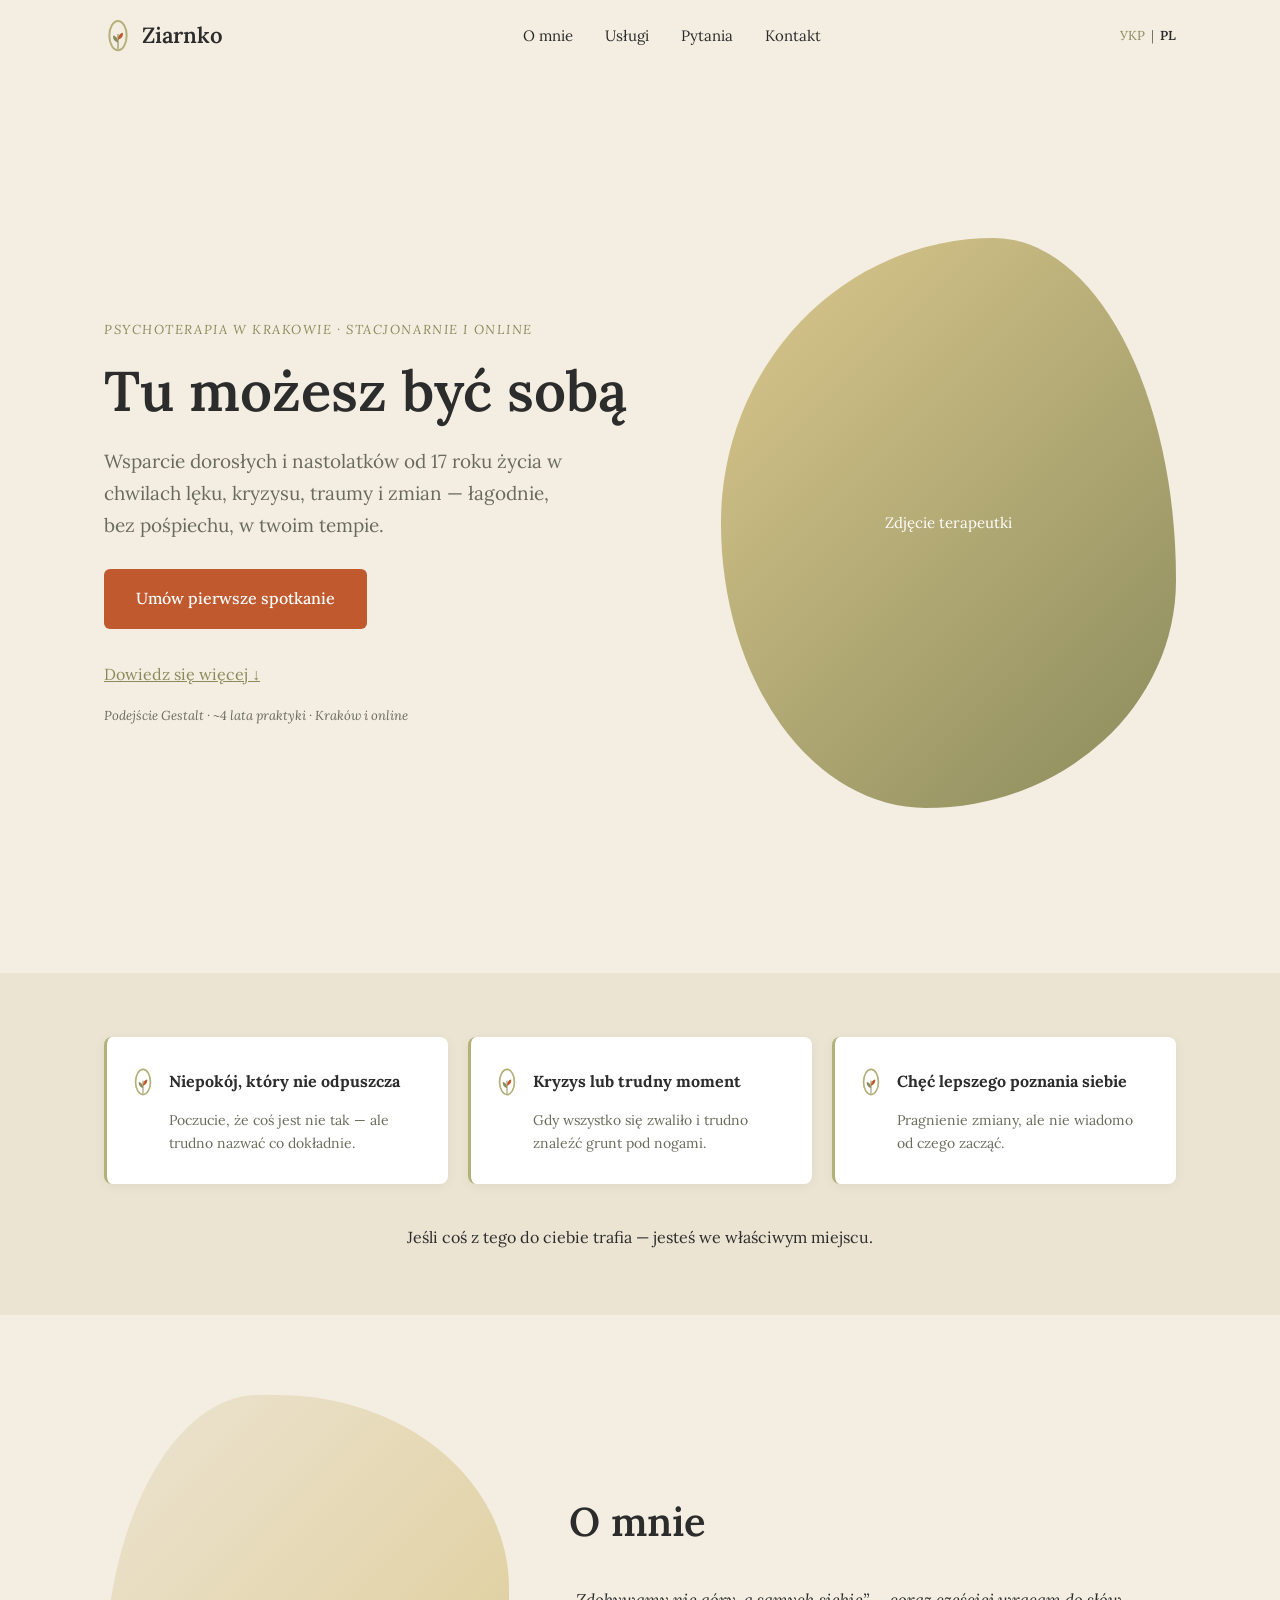
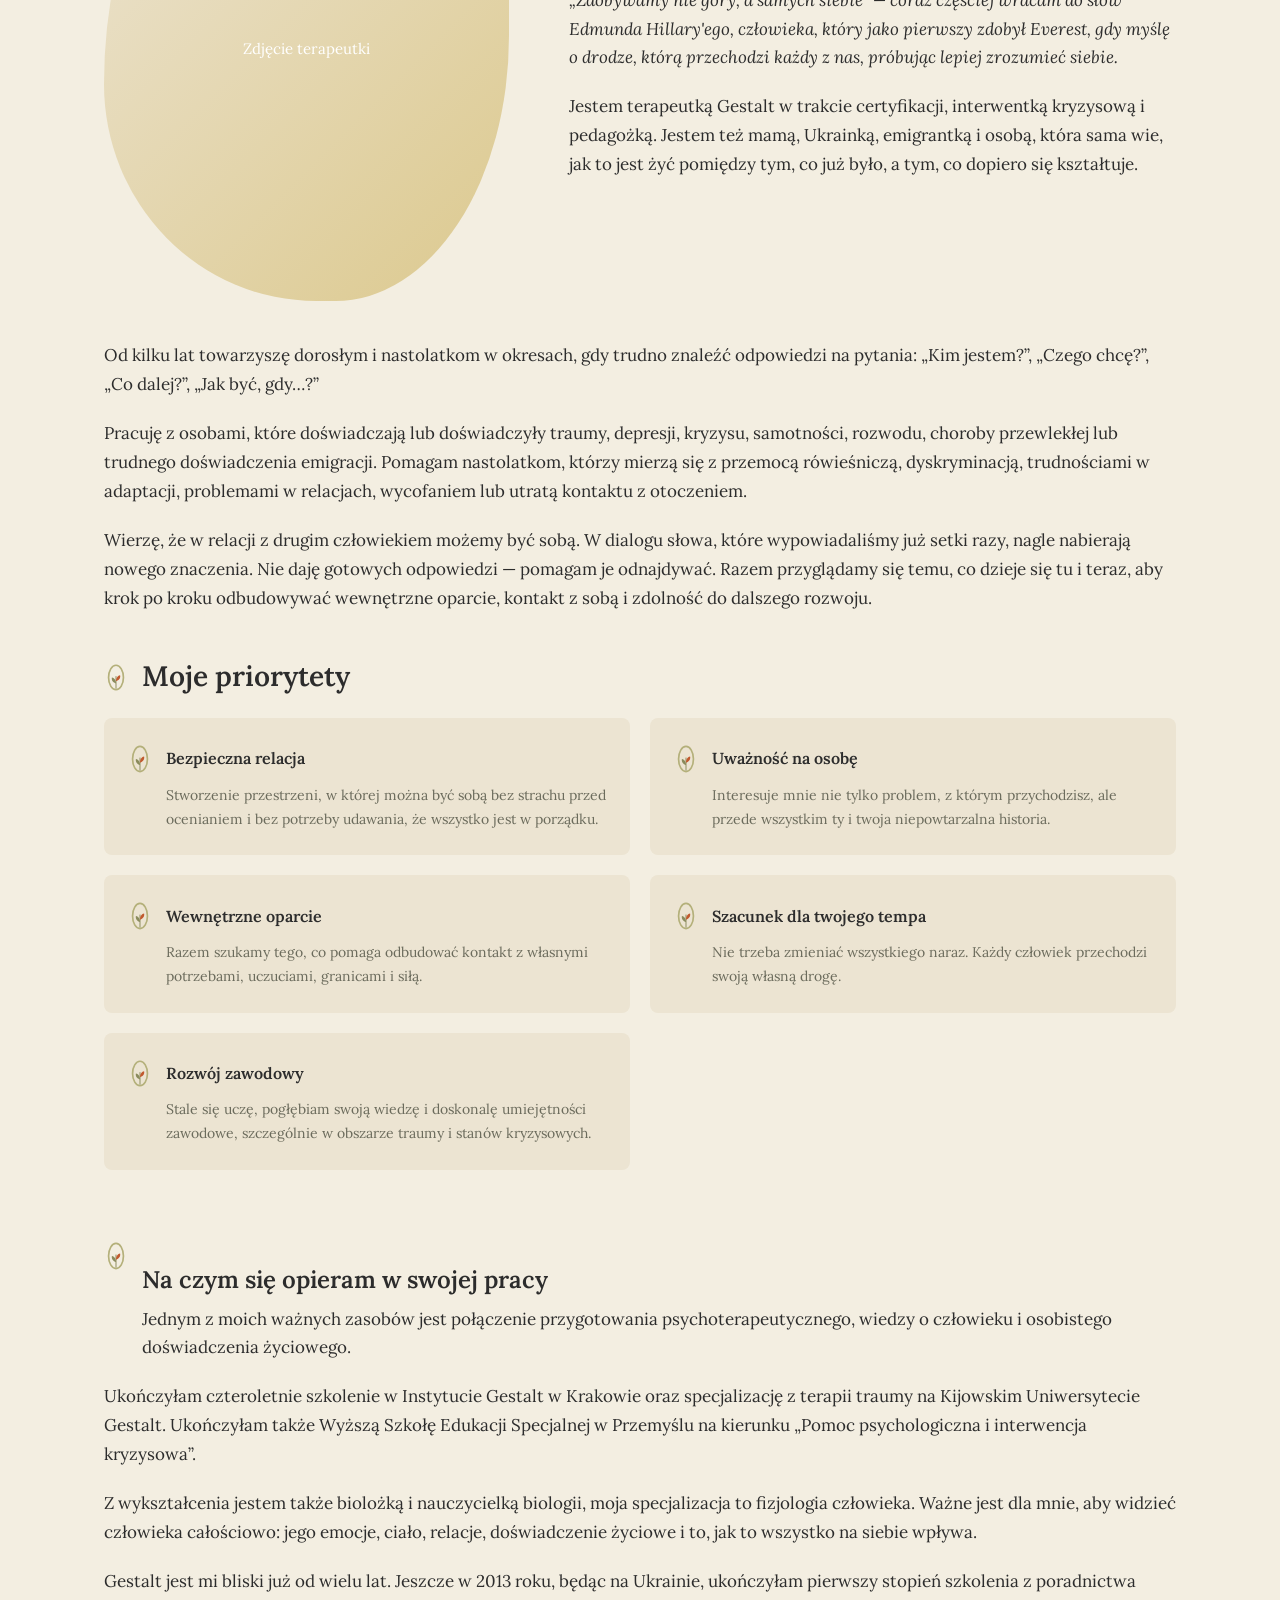
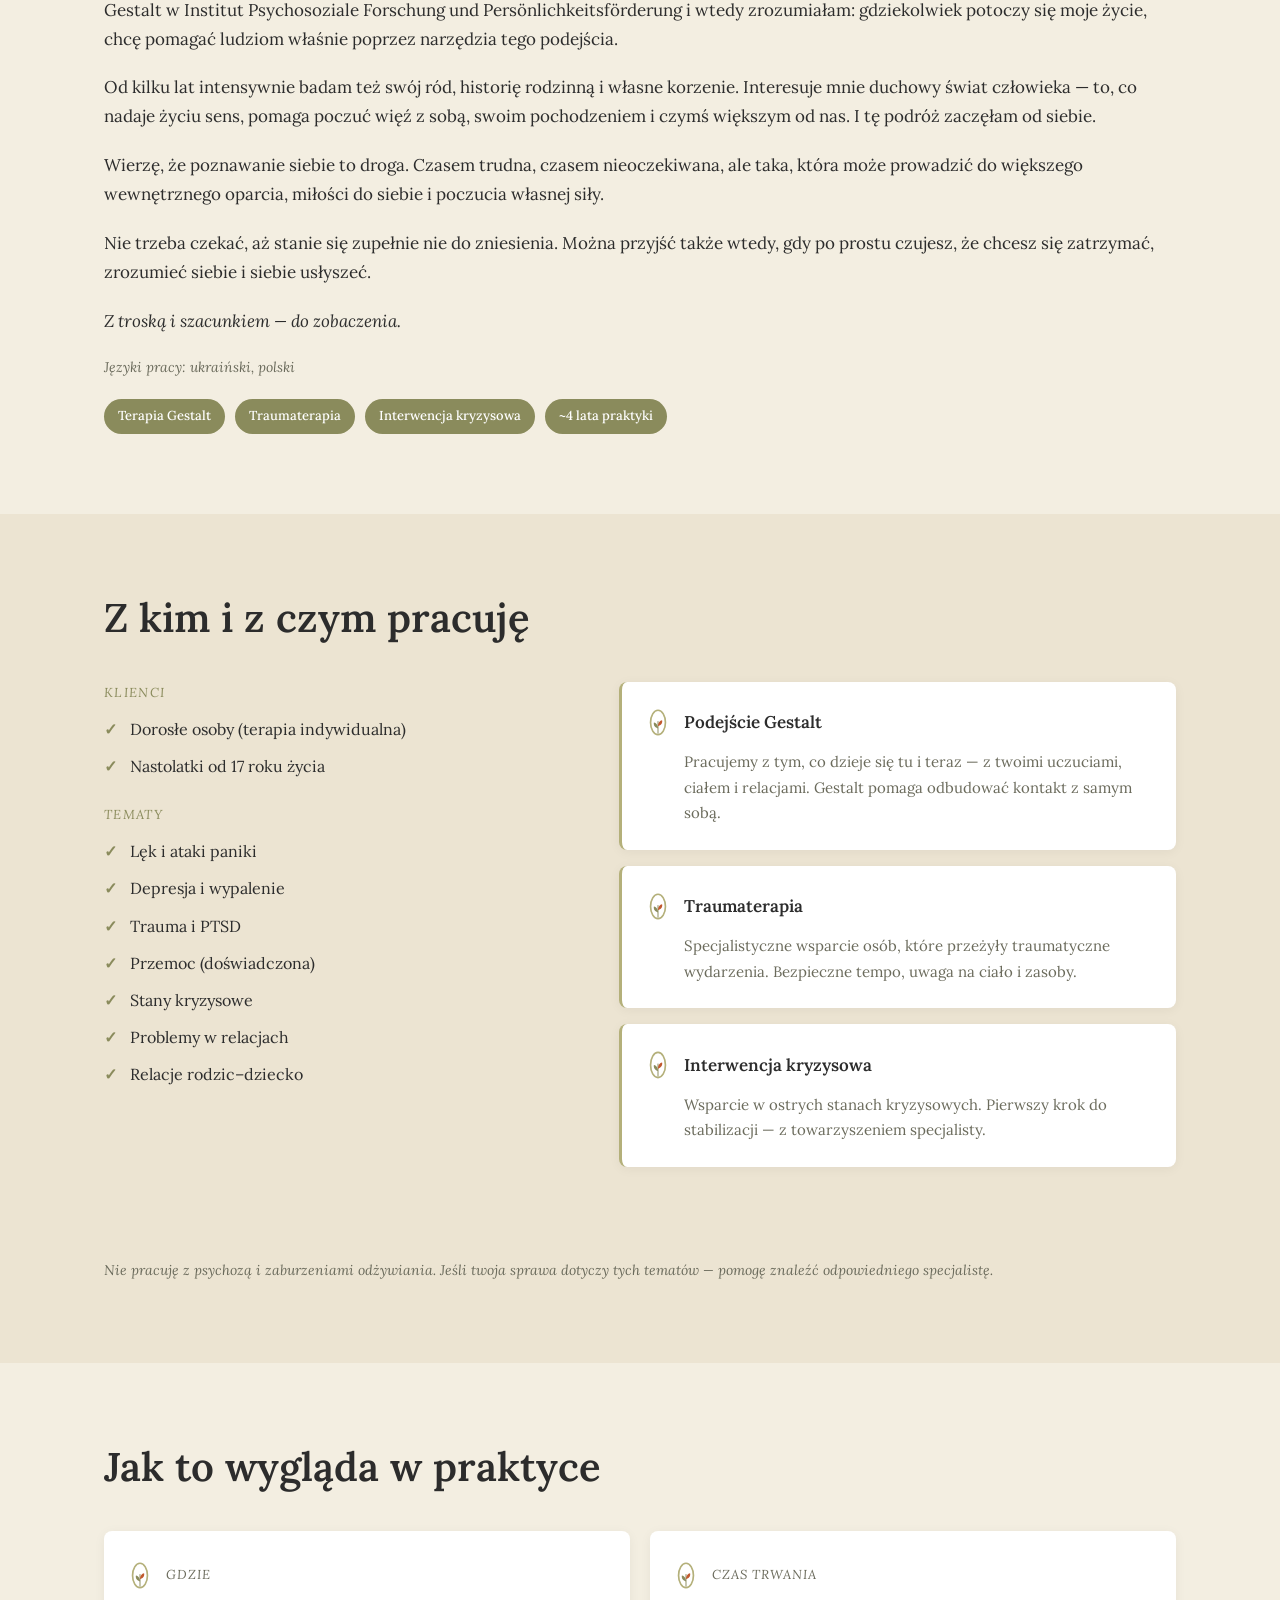
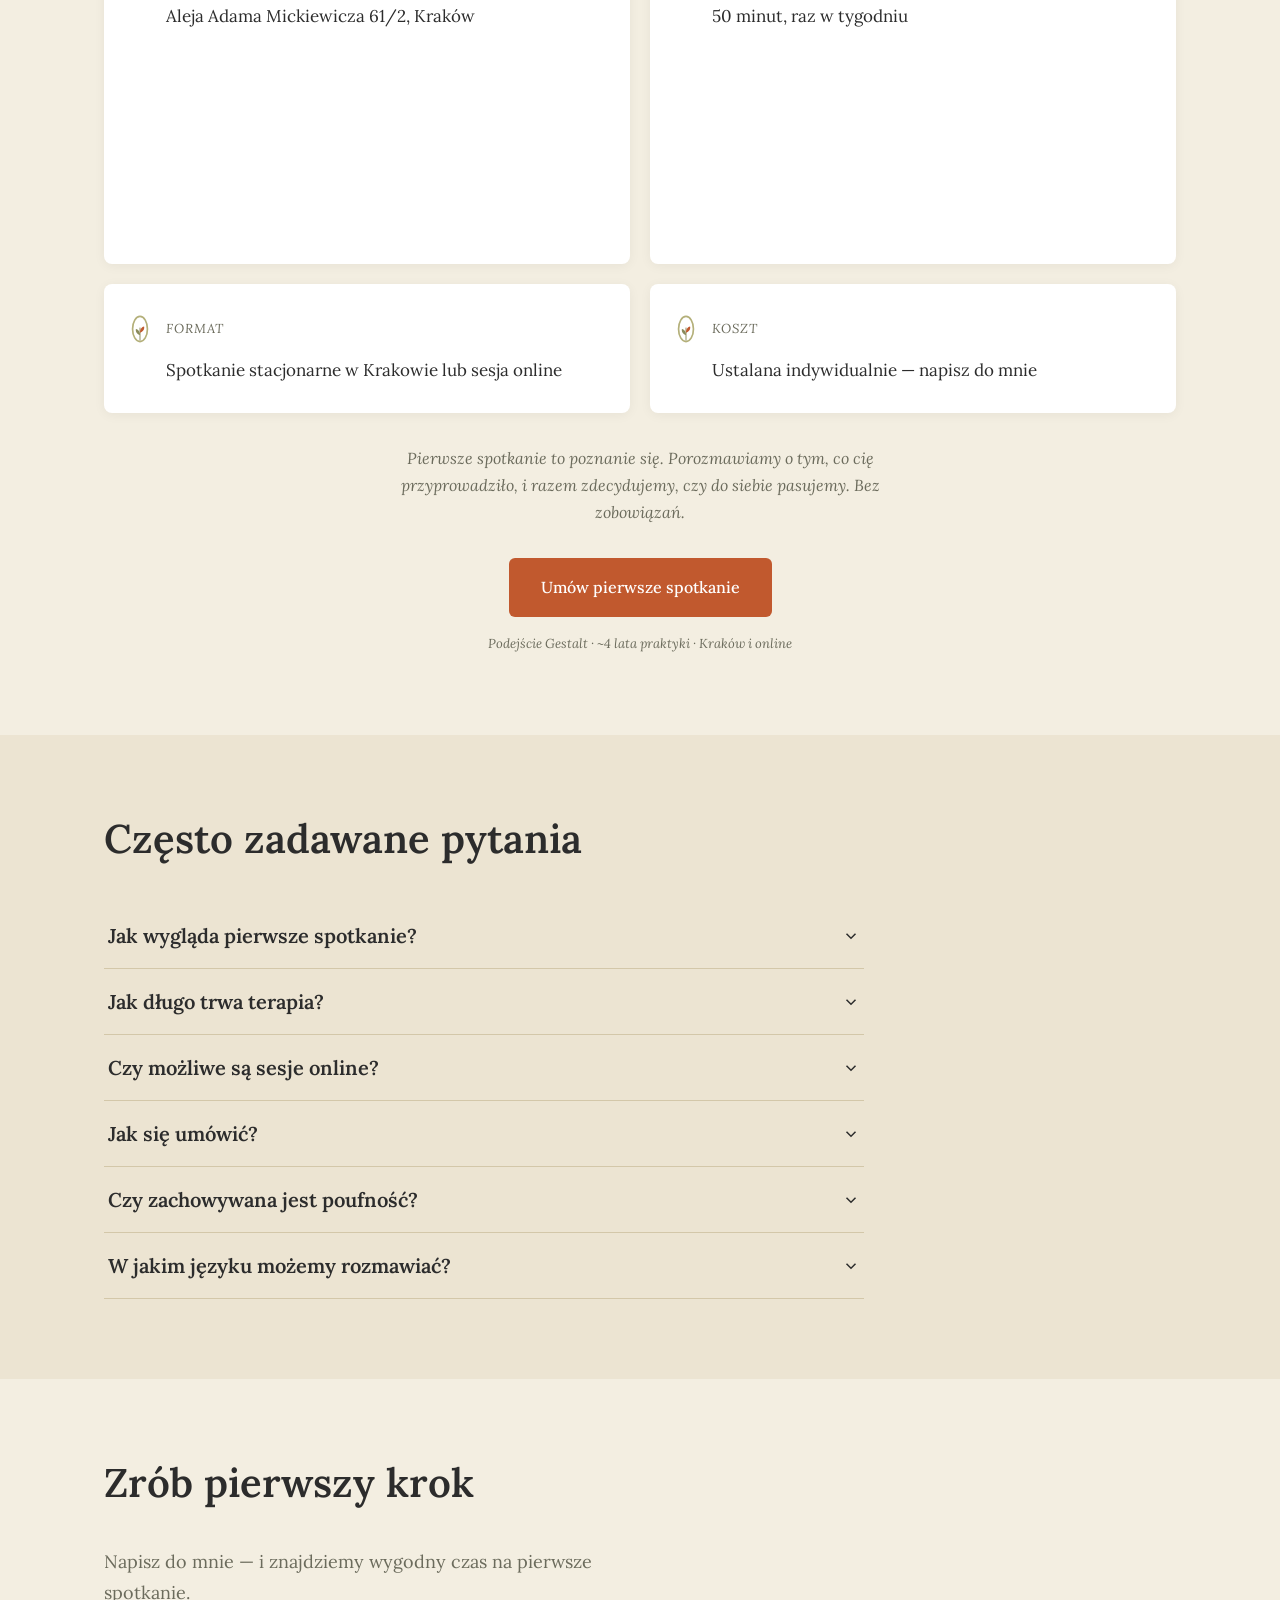
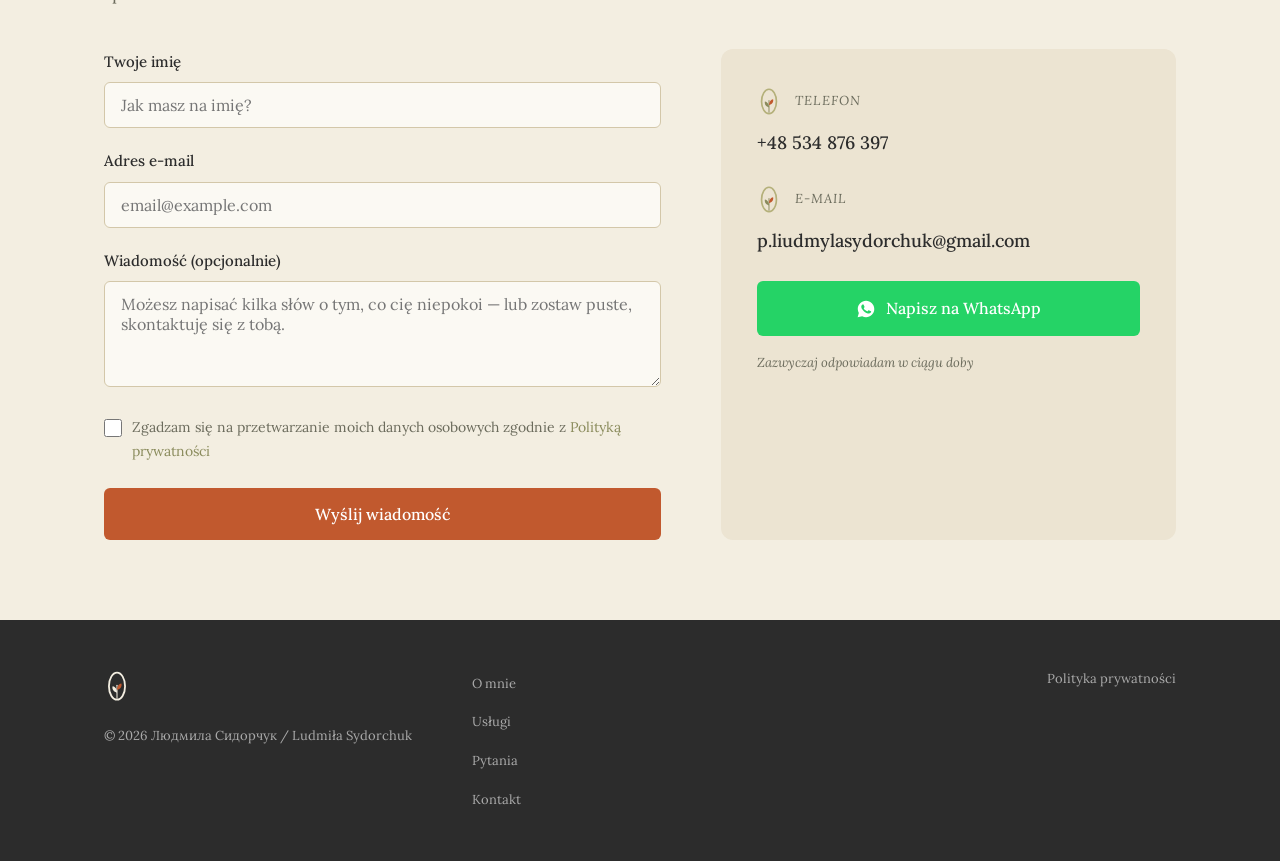
==== commit 547d5dd3: "Redesign palette, typography, and About section; add Polish translation New color palette (F3EEE1/DC" ====
--- a/pl.html
+++ b/pl.html
@@ -6,7 +6,7 @@
 <link rel="icon" type="image/svg+xml" href="images/logo.svg">
 <link rel="preconnect" href="https://fonts.googleapis.com">
 <link rel="preconnect" href="https://fonts.gstatic.com" crossorigin>
-<link href="https://fonts.googleapis.com/css2?family=Cormorant+Garamond:wght@400;600&family=Inter:wght@400;500&display=swap" rel="stylesheet">
+<link href="https://fonts.googleapis.com/css2?family=Lora:ital,wght@0,400;0,500;0,600;1,300;1,400&display=swap" rel="stylesheet">
 <link rel="stylesheet" href="css/style.css">
 
 <title>Ludmiła Sydorchuk — Psychoterapeuta w Krakowie | Gestalt, traumaterapia</title>
@@ -29,10 +29,10 @@
   <div class="container nav-inner">
     <a href="#main-content" class="nav-logo" aria-label="Ziarnko — strona główna">
       <svg viewBox="0 0 100 140" xmlns="http://www.w3.org/2000/svg" aria-hidden="true">
-        <ellipse cx="50" cy="70" rx="33" ry="54" fill="none" stroke="#D4A843" stroke-width="3"/>
-        <path d="M50 118 L50 66" stroke="#6B7C3A" stroke-width="3" stroke-linecap="round" fill="none"/>
-        <path d="M50 95 C38 92 30 82 33 70 C45 72 50 84 50 95 Z" fill="#6B7C3A"/>
-        <path d="M50 85 C62 82 70 72 67 60 C55 62 50 74 50 85 Z" fill="#6B7C3A"/>
+        <ellipse cx="50" cy="70" rx="31" ry="52" fill="none" stroke="#B4B07A" stroke-width="7"/>
+        <path d="M50 116 L50 66" stroke="#8A8B5C" stroke-width="4" stroke-linecap="round" fill="none"/>
+        <path d="M50 95 C38 92 30 82 33 70 C45 72 50 84 50 95 Z" fill="#8A8B5C"/>
+        <path d="M50 85 C62 82 70 72 67 60 C55 62 50 74 50 85 Z" fill="#C1592E"/>
       </svg>
       <span class="brand-name">Ziarnko</span>
     </a>
@@ -73,7 +73,7 @@
     <div class="container hero-grid">
       <div class="hero-image">
         <div class="image-frame hero-frame">
-          <div class="img-placeholder hero-placeholder">📸 Zdjęcie terapeutki</div>
+          <div class="img-placeholder hero-placeholder">Zdjęcie terapeutki</div>
           <!-- REPLACE this placeholder div with:
           <img src="images/hero.jpg"
                alt="Ludmiła Sydorchuk — psychoterapeutka w Krakowie"
@@ -98,18 +98,24 @@
     <div class="container">
       <div class="validation-grid">
         <div class="validation-card">
-          <span class="icon" aria-hidden="true">🌀</span>
-          <h3>Niepokój, który nie odpuszcza</h3>
+          <div class="icon-heading">
+            <img class="icon-logo" src="images/logo.svg" alt="" aria-hidden="true">
+            <h3>Niepokój, który nie odpuszcza</h3>
+          </div>
           <p>Poczucie, że coś jest nie tak — ale trudno nazwać co dokładnie.</p>
         </div>
         <div class="validation-card">
-          <span class="icon" aria-hidden="true">🌊</span>
-          <h3>Kryzys lub trudny moment</h3>
+          <div class="icon-heading">
+            <img class="icon-logo" src="images/logo.svg" alt="" aria-hidden="true">
+            <h3>Kryzys lub trudny moment</h3>
+          </div>
           <p>Gdy wszystko się zwaliło i trudno znaleźć grunt pod nogami.</p>
         </div>
         <div class="validation-card">
-          <span class="icon" aria-hidden="true">🪞</span>
-          <h3>Chęć lepszego poznania siebie</h3>
+          <div class="icon-heading">
+            <img class="icon-logo" src="images/logo.svg" alt="" aria-hidden="true">
+            <h3>Chęć lepszego poznania siebie</h3>
+          </div>
           <p>Pragnienie zmiany, ale nie wiadomo od czego zacząć.</p>
         </div>
       </div>
@@ -119,20 +125,86 @@
 
   <!-- ABOUT -->
   <section class="about" id="about">
-    <div class="container about-grid">
-      <div class="about-image">
-        <div class="image-frame about-frame">
-          <div class="img-placeholder about-placeholder">📸 Zdjęcie gabinetu</div>
-          <!-- REPLACE with:
-          <img src="images/office.jpg"
-               alt="Gabinet psychoterapeutki Ludmiły Sydorchuk w Krakowie"
-               width="480" height="600" loading="lazy"> -->
-        </div>
-      </div>
-      <div class="about-text">
-        <h2 class="section-heading">O mnie</h2>
-        <p>Nazywam się Ludmiła. Jestem psychoterapeutką w trakcie certyfikacji, traumaterapeutką i interwentem kryzysowym. Kiedyś własna terapia zmieniła moje życie — od tamtej pory towarzyszę ludziom w ich własnych przemianach.</p>
-        <p>Cenię autentyczność i szczerość — w sobie i w tych, z którymi pracuję. Kontakt z naturą i żywym światem pomaga mi pozostawać w kontakcie z samą sobą. Tę obecność wnoszę w przestrzeń naszej pracy.</p>
+    <div class="container">
+      <div class="about-grid">
+        <div class="about-image">
+          <div class="image-frame about-frame">
+            <div class="img-placeholder about-placeholder">Zdjęcie terapeutki</div>
+            <!-- REPLACE with:
+            <img src="images/office.jpg"
+                 alt="Ludmiła Sydorchuk — psychoterapeutka w Krakowie"
+                 width="480" height="600" loading="lazy"> -->
+          </div>
+        </div>
+        <div class="about-text">
+          <h2 class="section-heading">O mnie</h2>
+          <p class="about-quote">„Zdobywamy nie góry, a samych siebie” — coraz częściej wracam do słów Edmunda Hillary'ego, człowieka, który jako pierwszy zdobył Everest, gdy myślę o drodze, którą przechodzi każdy z nas, próbując lepiej zrozumieć siebie.</p>
+          <p>Jestem terapeutką Gestalt w trakcie certyfikacji, interwentką kryzysową i pedagożką. Jestem też mamą, Ukrainką, emigrantką i osobą, która sama wie, jak to jest żyć pomiędzy tym, co już było, a tym, co dopiero się kształtuje.</p>
+        </div>
+      </div>
+
+      <div class="about-continued">
+        <p>Od kilku lat towarzyszę dorosłym i nastolatkom w okresach, gdy trudno znaleźć odpowiedzi na pytania: „Kim jestem?”, „Czego chcę?”, „Co dalej?”, „Jak być, gdy…?”</p>
+        <p>Pracuję z osobami, które doświadczają lub doświadczyły traumy, depresji, kryzysu, samotności, rozwodu, choroby przewlekłej lub trudnego doświadczenia emigracji. Pomagam nastolatkom, którzy mierzą się z przemocą rówieśniczą, dyskryminacją, trudnościami w adaptacji, problemami w relacjach, wycofaniem lub utratą kontaktu z otoczeniem.</p>
+        <p>Wierzę, że w relacji z drugim człowiekiem możemy być sobą. W dialogu słowa, które wypowiadaliśmy już setki razy, nagle nabierają nowego znaczenia. Nie daję gotowych odpowiedzi — pomagam je odnajdywać. Razem przyglądamy się temu, co dzieje się tu i teraz, aby krok po kroku odbudowywać wewnętrzne oparcie, kontakt z sobą i zdolność do dalszego rozwoju.</p>
+
+        <div class="priorities">
+          <div class="icon-heading priorities-heading">
+            <img class="icon-logo" src="images/logo.svg" alt="" aria-hidden="true">
+            <h3>Moje priorytety</h3>
+          </div>
+          <div class="priorities-grid">
+            <div class="priority-card">
+              <div class="icon-heading">
+                <img class="icon-logo" src="images/logo.svg" alt="" aria-hidden="true">
+                <h4>Bezpieczna relacja</h4>
+              </div>
+              <p>Stworzenie przestrzeni, w której można być sobą bez strachu przed ocenianiem i bez potrzeby udawania, że wszystko jest w porządku.</p>
+            </div>
+            <div class="priority-card">
+              <div class="icon-heading">
+                <img class="icon-logo" src="images/logo.svg" alt="" aria-hidden="true">
+                <h4>Uważność na osobę</h4>
+              </div>
+              <p>Interesuje mnie nie tylko problem, z którym przychodzisz, ale przede wszystkim ty i twoja niepowtarzalna historia.</p>
+            </div>
+            <div class="priority-card">
+              <div class="icon-heading">
+                <img class="icon-logo" src="images/logo.svg" alt="" aria-hidden="true">
+                <h4>Wewnętrzne oparcie</h4>
+              </div>
+              <p>Razem szukamy tego, co pomaga odbudować kontakt z własnymi potrzebami, uczuciami, granicami i siłą.</p>
+            </div>
+            <div class="priority-card">
+              <div class="icon-heading">
+                <img class="icon-logo" src="images/logo.svg" alt="" aria-hidden="true">
+                <h4>Szacunek dla twojego tempa</h4>
+              </div>
+              <p>Nie trzeba zmieniać wszystkiego naraz. Każdy człowiek przechodzi swoją własną drogę.</p>
+            </div>
+            <div class="priority-card">
+              <div class="icon-heading">
+                <img class="icon-logo" src="images/logo.svg" alt="" aria-hidden="true">
+                <h4>Rozwój zawodowy</h4>
+              </div>
+              <p>Stale się uczę, pogłębiam swoją wiedzę i doskonalę umiejętności zawodowe, szczególnie w obszarze traumy i stanów kryzysowych.</p>
+            </div>
+          </div>
+        </div>
+
+        <div class="icon-heading">
+          <img class="icon-logo" src="images/logo.svg" alt="" aria-hidden="true">
+          <h3 class="about-subheading">Na czym się opieram w swojej pracy</h3>
+        </div>
+        <p>Jednym z moich ważnych zasobów jest połączenie przygotowania psychoterapeutycznego, wiedzy o człowieku i osobistego doświadczenia życiowego.</p>
+        <p>Ukończyłam czteroletnie szkolenie w Instytucie Gestalt w Krakowie oraz specjalizację z terapii traumy na Kijowskim Uniwersytecie Gestalt. Ukończyłam także Wyższą Szkołę Edukacji Specjalnej w Przemyślu na kierunku „Pomoc psychologiczna i interwencja kryzysowa”.</p>
+        <p>Z wykształcenia jestem także biolożką i nauczycielką biologii, moja specjalizacja to fizjologia człowieka. Ważne jest dla mnie, aby widzieć człowieka całościowo: jego emocje, ciało, relacje, doświadczenie życiowe i to, jak to wszystko na siebie wpływa.</p>
+        <p>Gestalt jest mi bliski już od wielu lat. Jeszcze w 2013 roku, będąc na Ukrainie, ukończyłam pierwszy stopień szkolenia z poradnictwa Gestalt w Institut Psychosoziale Forschung und Persönlichkeitsförderung i wtedy zrozumiałam: gdziekolwiek potoczy się moje życie, chcę pomagać ludziom właśnie poprzez narzędzia tego podejścia.</p>
+        <p>Od kilku lat intensywnie badam też swój ród, historię rodzinną i własne korzenie. Interesuje mnie duchowy świat człowieka — to, co nadaje życiu sens, pomaga poczuć więź z sobą, swoim pochodzeniem i czymś większym od nas. I tę podróż zaczęłam od siebie.</p>
+        <p>Wierzę, że poznawanie siebie to droga. Czasem trudna, czasem nieoczekiwana, ale taka, która może prowadzić do większego wewnętrznego oparcia, miłości do siebie i poczucia własnej siły.</p>
+        <p>Nie trzeba czekać, aż stanie się zupełnie nie do zniesienia. Można przyjść także wtedy, gdy po prostu czujesz, że chcesz się zatrzymać, zrozumieć siebie i siebie usłyszeć.</p>
+        <p class="about-signoff">Z troską i szacunkiem — do zobaczenia.</p>
+
         <p class="about-languages">Języki pracy: ukraiński, polski</p>
         <div class="chip-row">
           <span class="chip">Terapia Gestalt</span>
@@ -168,18 +240,24 @@
         </div>
         <div class="approach-cards">
           <div class="approach-card">
-            <span class="icon" aria-hidden="true">🌱</span>
-            <h3>Podejście Gestalt</h3>
+            <div class="icon-heading">
+              <img class="icon-logo" src="images/logo.svg" alt="" aria-hidden="true">
+              <h3>Podejście Gestalt</h3>
+            </div>
             <p>Pracujemy z tym, co dzieje się tu i teraz — z twoimi uczuciami, ciałem i relacjami. Gestalt pomaga odbudować kontakt z samym sobą.</p>
           </div>
           <div class="approach-card">
-            <span class="icon" aria-hidden="true">🍃</span>
-            <h3>Traumaterapia</h3>
+            <div class="icon-heading">
+              <img class="icon-logo" src="images/logo.svg" alt="" aria-hidden="true">
+              <h3>Traumaterapia</h3>
+            </div>
             <p>Specjalistyczne wsparcie osób, które przeżyły traumatyczne wydarzenia. Bezpieczne tempo, uwaga na ciało i zasoby.</p>
           </div>
           <div class="approach-card">
-            <span class="icon" aria-hidden="true">⚓</span>
-            <h3>Interwencja kryzysowa</h3>
+            <div class="icon-heading">
+              <img class="icon-logo" src="images/logo.svg" alt="" aria-hidden="true">
+              <h3>Interwencja kryzysowa</h3>
+            </div>
             <p>Wsparcie w ostrych stanach kryzysowych. Pierwszy krok do stabilizacji — z towarzyszeniem specjalisty.</p>
           </div>
         </div>
@@ -194,8 +272,10 @@
       <h2 class="section-heading">Jak to wygląda w praktyce</h2>
       <div class="info-grid">
         <div class="info-card">
-          <span class="icon" aria-hidden="true">📍</span>
-          <span class="info-label">Gdzie</span>
+          <div class="icon-heading">
+            <img class="icon-logo" src="images/logo.svg" alt="" aria-hidden="true">
+            <span class="info-label">Gdzie</span>
+          </div>
           <p class="info-value">Aleja Adama Mickiewicza 61/2, Kraków</p>
           <iframe
             src="https://maps.google.com/maps?q=Aleja+Adama+Mickiewicza+61%2C+Krak%C3%B3w&output=embed"
@@ -205,18 +285,24 @@
             title="Mapa: Aleja Adama Mickiewicza 61/2, Kraków"></iframe>
         </div>
         <div class="info-card">
-          <span class="icon" aria-hidden="true">⏱</span>
-          <span class="info-label">Czas trwania</span>
+          <div class="icon-heading">
+            <img class="icon-logo" src="images/logo.svg" alt="" aria-hidden="true">
+            <span class="info-label">Czas trwania</span>
+          </div>
           <p class="info-value">50 minut, raz w tygodniu</p>
         </div>
         <div class="info-card">
-          <span class="icon" aria-hidden="true">💻</span>
-          <span class="info-label">Format</span>
+          <div class="icon-heading">
+            <img class="icon-logo" src="images/logo.svg" alt="" aria-hidden="true">
+            <span class="info-label">Format</span>
+          </div>
           <p class="info-value">Spotkanie stacjonarne w Krakowie lub sesja online</p>
         </div>
         <div class="info-card">
-          <span class="icon" aria-hidden="true">💬</span>
-          <span class="info-label">Koszt</span>
+          <div class="icon-heading">
+            <img class="icon-logo" src="images/logo.svg" alt="" aria-hidden="true">
+            <span class="info-label">Koszt</span>
+          </div>
           <p class="info-value">Ustalana indywidualnie — napisz do mnie</p>
         </div>
       </div>
@@ -337,16 +423,22 @@
             <p class="form-error" id="form-error">Coś poszło nie tak. Napisz bezpośrednio na WhatsApp — to najszybciej.</p>
           </form>
 
-          <div class="form-success" id="form-success">Dziękuję! Otrzymałam twoją wiadomość i odezwę się w ciągu doby. 🌱</div>
+          <div class="form-success" id="form-success">Dziękuję! Otrzymałam twoją wiadomość i odezwę się w ciągu doby.</div>
         </div>
 
         <div class="contact-box">
           <div class="contact-item">
-            <span class="contact-label">📞 Telefon</span>
+            <div class="icon-heading">
+              <img class="icon-logo" src="images/logo.svg" alt="" aria-hidden="true">
+              <span class="contact-label">Telefon</span>
+            </div>
             <a href="tel:+48534876397">+48 534 876 397</a>
           </div>
           <div class="contact-item">
-            <span class="contact-label">✉️ E-mail</span>
+            <div class="icon-heading">
+              <img class="icon-logo" src="images/logo.svg" alt="" aria-hidden="true">
+              <span class="contact-label">E-mail</span>
+            </div>
             <a id="email-link" href="#"></a>
           </div>
           <a href="https://wa.me/48534876397" target="_blank" rel="noopener noreferrer" class="whatsapp-btn">
@@ -365,10 +457,10 @@
   <div class="container footer-grid">
     <div class="footer-logo">
       <svg viewBox="0 0 100 140" xmlns="http://www.w3.org/2000/svg" aria-hidden="true" width="26">
-        <ellipse cx="50" cy="70" rx="33" ry="54" fill="none" stroke="#FAF7F2" stroke-width="3"/>
-        <path d="M50 118 L50 66" stroke="#FAF7F2" stroke-width="3" stroke-linecap="round" fill="none"/>
-        <path d="M50 95 C38 92 30 82 33 70 C45 72 50 84 50 95 Z" fill="#FAF7F2"/>
-        <path d="M50 85 C62 82 70 72 67 60 C55 62 50 74 50 85 Z" fill="#FAF7F2"/>
+        <ellipse cx="50" cy="70" rx="31" ry="52" fill="none" stroke="#F3EEE1" stroke-width="7"/>
+        <path d="M50 116 L50 66" stroke="#F3EEE1" stroke-width="4" stroke-linecap="round" fill="none"/>
+        <path d="M50 95 C38 92 30 82 33 70 C45 72 50 84 50 95 Z" fill="#F3EEE1"/>
+        <path d="M50 85 C62 82 70 72 67 60 C55 62 50 74 50 85 Z" fill="#C1592E"/>
       </svg>
       <p class="footer-copy">© 2026 Людмила Сидорчук / Ludmiła Sydorchuk</p>
     </div>
--- a/css/style.css
+++ b/css/style.css
@@ -3,16 +3,19 @@
    ========================================================================== */
 
 :root {
-  --color-bg: #FAF7F2;
-  --color-bg-alt: #F2EDE4;
-  --color-accent: #6B7C3A;
-  --color-accent-hover: #556030;
-  --color-secondary: #D4A843;
+  --color-bg: #F3EEE1;
+  --color-bg-alt: #ECE4D2;
+  --color-gold: #DCC98E;
+  --color-tertiary: #B4B07A;
+  --color-accent-soft: #8A8B5C;
+  --color-accent: #C1592E;
+  --color-accent-hover: #A34926;
+  --color-secondary: #DCC98E;
   --color-text: #2C2C2C;
-  --color-text-secondary: #6B6B6B;
-  --color-border: #E8E0D5;
-  --color-input-border: #D8CFC4;
-  --color-input-bg: #FDFBF8;
+  --color-text-secondary: #6B6B5C;
+  --color-border: #E2D9C4;
+  --color-input-border: #D3C7A9;
+  --color-input-bg: #FBF9F3;
 }
 
 *, *::before, *::after { box-sizing: border-box; margin: 0; padding: 0; }
@@ -20,25 +23,40 @@
 html { scroll-behavior: smooth; }
 
 body {
-  font-family: 'Inter', sans-serif;
+  font-family: 'Lora', serif;
   font-size: 17px;
   line-height: 1.7;
   color: var(--color-text);
   background: var(--color-bg);
 }
 
+.text-secondary,
+.eyebrow,
+.trust-line,
+.sub-label,
+.info-label,
+.contact-label,
+.about-languages,
+.discreet-note,
+.practical-note,
+.response-note,
+.faq-body-inner {
+  font-style: italic;
+  font-weight: 300;
+}
+
 section[id] { scroll-margin-top: 80px; }
 
 img { max-width: 100%; display: block; }
 
-a { color: var(--color-accent); text-decoration: none; }
+a { color: var(--color-accent-soft); text-decoration: none; }
 
 a:focus-visible, button:focus-visible, input:focus-visible, textarea:focus-visible {
-  outline: 2px solid var(--color-accent);
+  outline: 2px solid var(--color-accent-soft);
   outline-offset: 3px;
 }
 
-h1, h2, h3 { font-family: 'Cormorant Garamond', serif; font-weight: 600; line-height: 1.2; }
+h1, h2, h3 { font-family: 'Lora', serif; font-weight: 600; line-height: 1.2; }
 
 .container { max-width: 1120px; margin: 0 auto; padding: 0 24px; }
 
@@ -61,7 +79,7 @@
   display: inline-block;
   border-radius: 6px;
   padding: 16px 32px;
-  font-family: 'Inter', sans-serif;
+  font-family: 'Lora', serif;
   font-size: 16px;
   font-weight: 500;
   text-align: center;
@@ -81,7 +99,7 @@
 
 .link-underline {
   display: inline-block;
-  color: var(--color-accent);
+  color: var(--color-accent-soft);
   text-decoration: underline;
   margin-top: 20px;
   font-size: 16px;
@@ -92,6 +110,32 @@
   font-style: italic;
   color: var(--color-text-secondary);
   margin-top: 16px;
+}
+
+/* ==========================================================================
+   Logo-as-icon (replaces emoji markers throughout the page)
+   ========================================================================== */
+
+.icon-logo {
+  width: 24px;
+  height: auto;
+  flex-shrink: 0;
+}
+
+.icon-heading {
+  display: flex;
+  align-items: center;
+  gap: 14px;
+  margin-bottom: 10px;
+}
+.icon-heading h3,
+.icon-heading h4,
+.icon-heading span.info-label,
+.icon-heading span.contact-label {
+  margin-bottom: 0;
+}
+.icon-heading + p {
+  padding-left: 38px;
 }
 
 /* ==========================================================================
@@ -131,7 +175,7 @@
 }
 .nav-logo svg { width: 28px; height: auto; }
 .brand-name {
-  font-family: 'Cormorant Garamond', serif;
+  font-family: 'Lora', serif;
   font-weight: 600;
   font-size: 22px;
   color: var(--color-text);
@@ -214,7 +258,7 @@
     color: var(--color-text);
     font-size: 15px;
   }
-  .nav-links a:hover { color: var(--color-accent); }
+  .nav-links a:hover { color: var(--color-accent-soft); }
 }
 
 /* ==========================================================================
@@ -254,22 +298,22 @@
   align-items: center;
   justify-content: center;
   color: #fff;
-  font-family: 'Inter', sans-serif;
+  font-family: 'Lora', serif;
   font-size: 15px;
   text-align: center;
   padding: 16px;
 }
 
 .hero-placeholder {
-  background: linear-gradient(135deg, #D4A843 0%, #6B7C3A 100%);
+  background: linear-gradient(135deg, #DCC98E 0%, #8A8B5C 100%);
 }
 
 .eyebrow {
   font-size: 13px;
   letter-spacing: 0.12em;
   text-transform: uppercase;
-  color: var(--color-accent);
-  font-family: 'Inter', sans-serif;
+  color: var(--color-accent-soft);
+  font-family: 'Lora', serif;
   margin-bottom: 16px;
 }
 
@@ -332,13 +376,12 @@
 
 .validation-card {
   background: #fff;
-  border-left: 3px solid var(--color-accent);
+  border-left: 3px solid var(--color-tertiary);
   border-radius: 8px;
   padding: 28px 24px;
   box-shadow: 0 2px 12px rgba(0,0,0,0.05);
 }
-.validation-card .icon { font-size: 24px; display: block; margin-bottom: 12px; }
-.validation-card h3 { font-family: 'Inter', sans-serif; font-size: 16px; font-weight: 700; margin-bottom: 8px; }
+.validation-card h3 { font-family: 'Lora', serif; font-size: 16px; font-weight: 700; }
 .validation-card p { font-size: 14px; color: var(--color-text-secondary); }
 
 .validation-footer {
@@ -368,7 +411,7 @@
   border-radius: 40% 60% 45% 55% / 60% 40% 55% 45%;
   aspect-ratio: 4 / 5;
 }
-.about-placeholder { background: linear-gradient(135deg, #F2EDE4 0%, #D4A843 100%); }
+.about-placeholder { background: linear-gradient(135deg, #ECE4D2 0%, #DCC98E 100%); }
 
 .about-text p { margin-bottom: 20px; }
 .about-languages { font-size: 14px; color: var(--color-text-secondary); margin-top: 8px; margin-bottom: 0; }
@@ -380,7 +423,7 @@
   margin-top: 20px;
 }
 .chip {
-  background: var(--color-accent);
+  background: var(--color-accent-soft);
   color: #fff;
   border-radius: 20px;
   padding: 6px 14px;
@@ -388,6 +431,44 @@
   font-weight: 500;
 }
 
+.about-quote { font-style: italic; }
+
+.about-continued { margin-top: 40px; }
+.about-continued p { margin-bottom: 20px; }
+
+.about-subheading {
+  margin-top: 48px;
+  margin-bottom: 20px;
+  font-size: 24px;
+}
+
+.about-signoff { font-style: italic; }
+
+.priorities { margin: 48px 0; }
+
+.priorities-heading {
+  font-size: 24px;
+  margin-bottom: 24px;
+}
+
+.priorities-grid {
+  display: grid;
+  grid-template-columns: 1fr;
+  gap: 20px;
+}
+@media (min-width: 640px) {
+  .priorities-grid { grid-template-columns: 1fr 1fr; }
+}
+
+.priority-card {
+  background: var(--color-bg-alt);
+  border-radius: 8px;
+  padding: 24px;
+}
+.priority-card .icon-heading { margin-bottom: 8px; }
+.priority-card h4 { font-size: 16px; font-weight: 600; }
+.priority-card p { font-size: 14px; color: var(--color-text-secondary); margin-bottom: 0; }
+
 /* ==========================================================================
    Services
    ========================================================================== */
@@ -406,7 +487,7 @@
 .sub-label {
   font-size: 13px;
   text-transform: uppercase;
-  color: var(--color-accent);
+  color: var(--color-accent-soft);
   letter-spacing: 0.1em;
   margin-bottom: 12px;
   display: block;
@@ -422,7 +503,7 @@
 }
 .check-list li::before {
   content: "✓";
-  color: var(--color-accent);
+  color: var(--color-accent-soft);
   position: absolute;
   left: 0;
   font-weight: 700;
@@ -431,18 +512,15 @@
 .approach-cards { display: flex; flex-direction: column; gap: 16px; }
 .approach-card {
   background: #fff;
-  border-left: 3px solid var(--color-accent);
+  border-left: 3px solid var(--color-tertiary);
   border-radius: 8px;
   padding: 24px;
   box-shadow: 0 2px 12px rgba(0,0,0,0.05);
 }
-.approach-card .icon { font-size: 22px; margin-bottom: 8px; display: block; }
-.approach-card h3 { font-size: 20px; margin-bottom: 8px; }
 .approach-card h3 {
-  font-family: 'Inter', sans-serif;
+  font-family: 'Lora', serif;
   font-size: 17px;
   font-weight: 600;
-  margin-bottom: 8px;
 }
 .approach-card p { font-size: 15px; color: var(--color-text-secondary); }
 
@@ -475,14 +553,12 @@
   padding: 28px 24px;
   box-shadow: 0 2px 12px rgba(0,0,0,0.05);
 }
-.info-card .icon { font-size: 28px; color: var(--color-secondary); display: block; margin-bottom: 12px; }
 .info-card .info-label {
   font-size: 13px;
   text-transform: uppercase;
   letter-spacing: 0.08em;
   color: var(--color-text-secondary);
   display: block;
-  margin-bottom: 6px;
 }
 .info-card .info-value { font-size: 17px; color: var(--color-text); }
 .info-card iframe { margin-top: 16px; }
@@ -518,7 +594,7 @@
   background: none;
   border: none;
   padding: 20px 4px;
-  font-family: 'Cormorant Garamond', serif;
+  font-family: 'Lora', serif;
   font-size: 20px;
   font-weight: 600;
   color: var(--color-text);
@@ -580,7 +656,7 @@
   padding: 12px 16px;
   border: 1px solid var(--color-input-border);
   border-radius: 6px;
-  font-family: 'Inter', sans-serif;
+  font-family: 'Lora', serif;
   font-size: 16px;
   background: var(--color-input-bg);
   color: var(--color-text);
@@ -588,8 +664,8 @@
 .form-field input:focus,
 .form-field textarea:focus {
   outline: none;
-  border-color: var(--color-accent);
-  box-shadow: 0 0 0 3px rgba(107,124,58,0.1);
+  border-color: var(--color-accent-soft);
+  box-shadow: 0 0 0 3px rgba(138,139,92,0.15);
 }
 .form-field textarea { resize: vertical; }
 
@@ -610,7 +686,7 @@
   padding: 32px;
   text-align: center;
   font-size: 18px;
-  color: var(--color-accent);
+  color: var(--color-accent-soft);
 }
 .form-success.visible { display: block; }
 
@@ -727,4 +803,4 @@
 .privacy-policy-inner { padding: 48px 0; }
 .privacy-policy h2 { color: var(--color-bg); font-size: 24px; margin-bottom: 20px; }
 .privacy-policy p { font-size: 14px; margin-bottom: 16px; max-width: 720px; }
-.privacy-policy a { color: #D4A843; }
+.privacy-policy a { color: #DCC98E; }
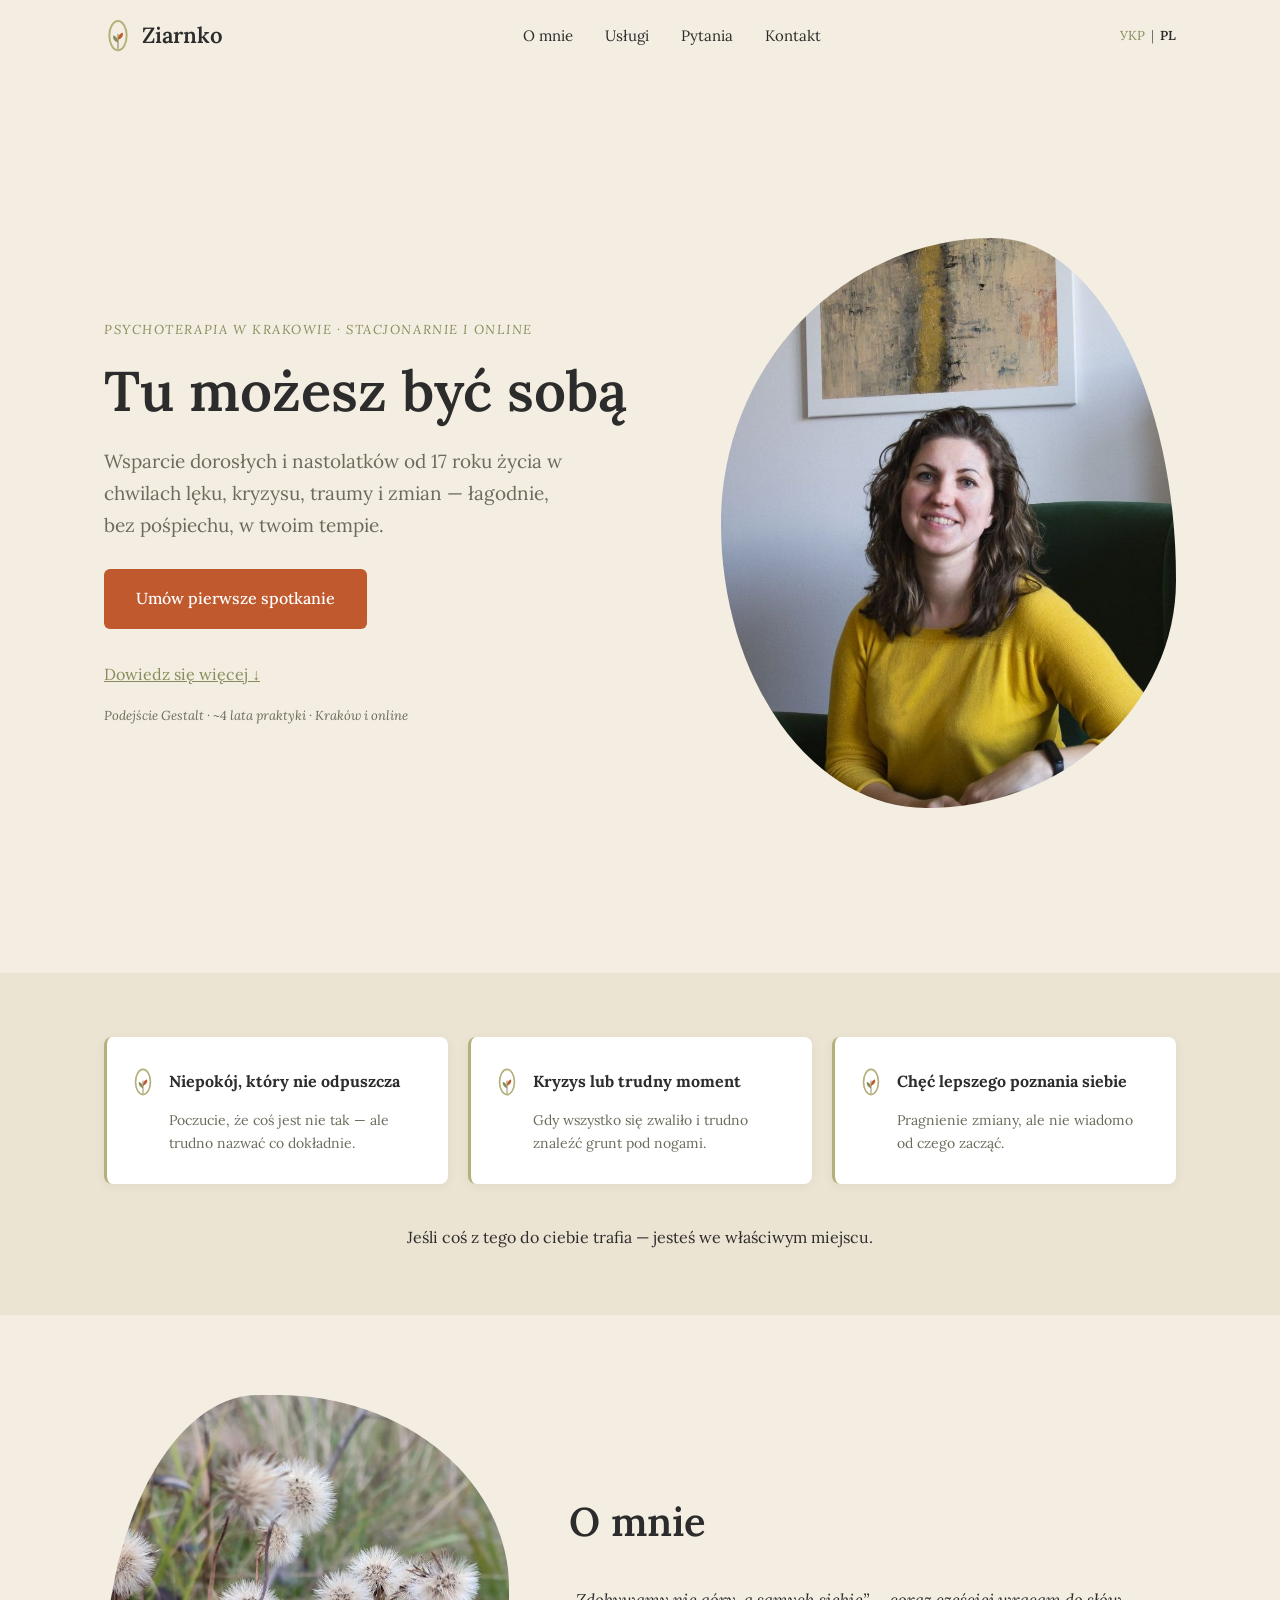
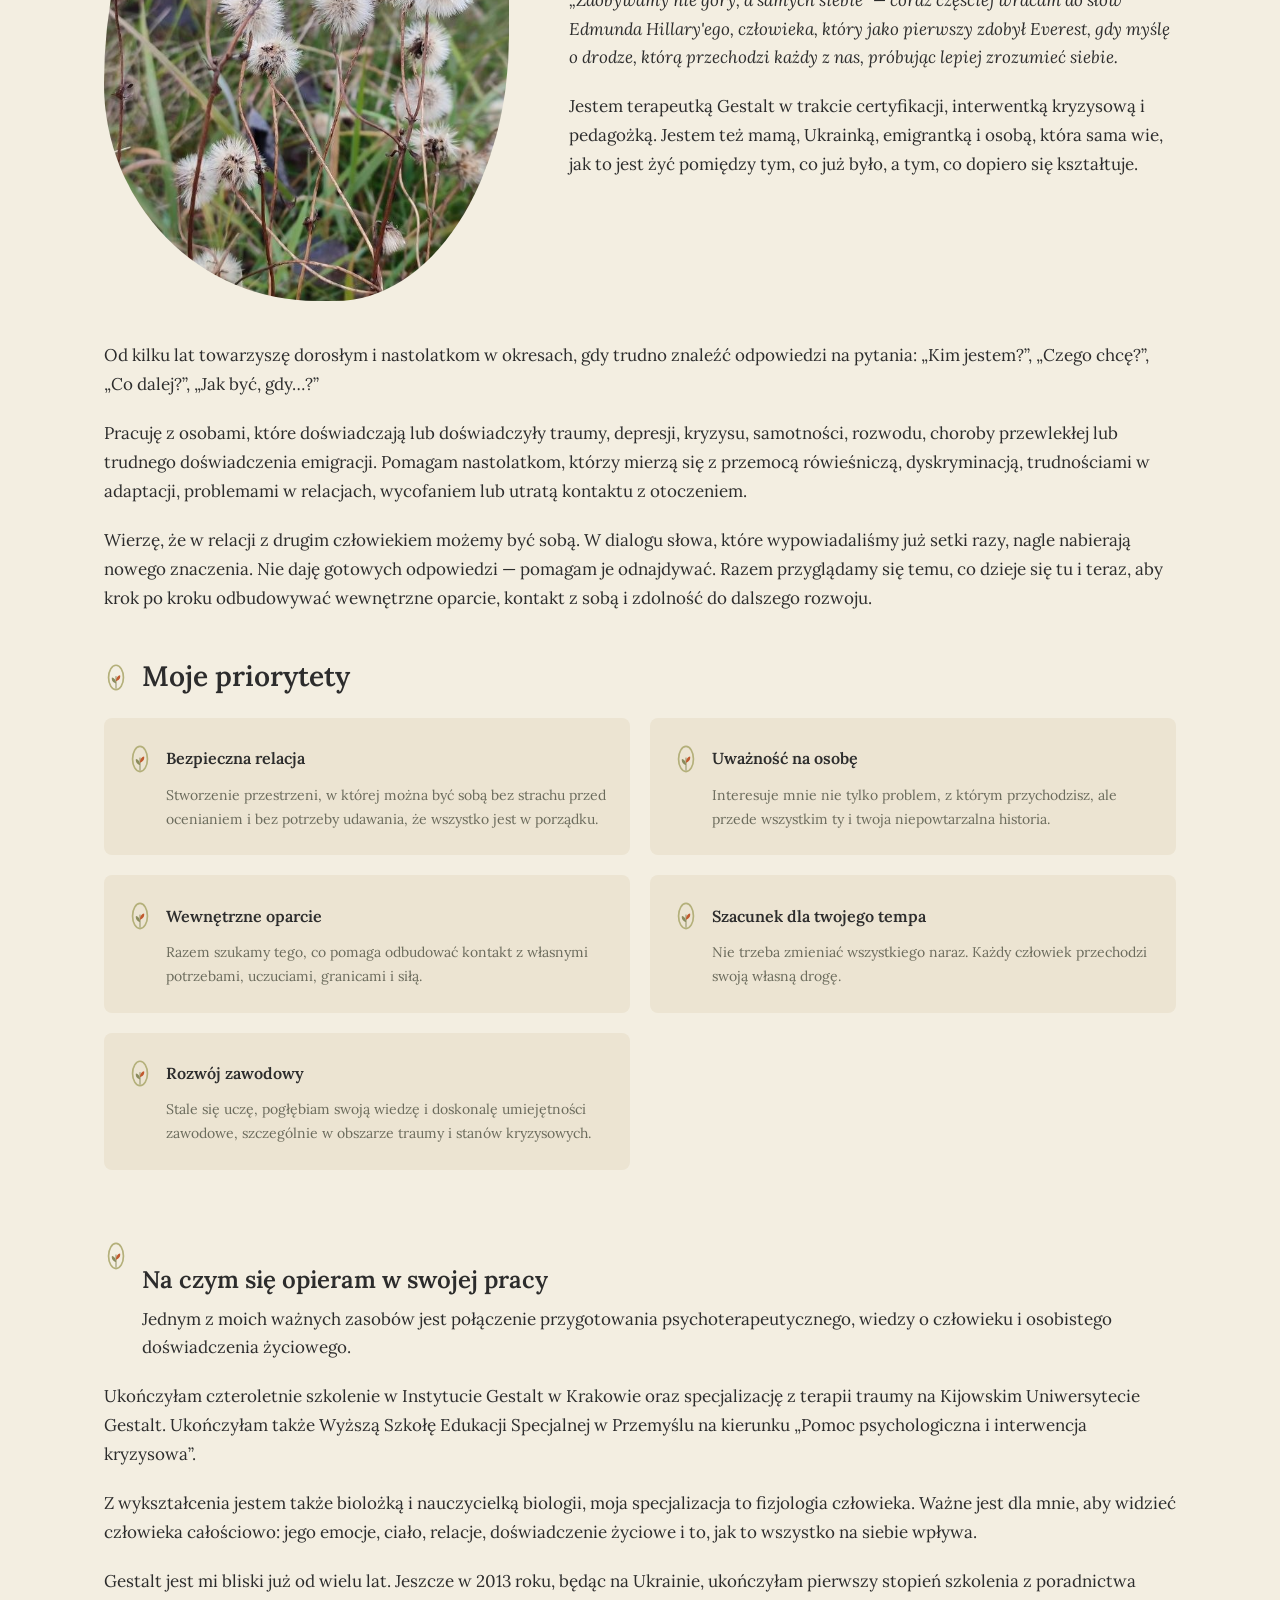
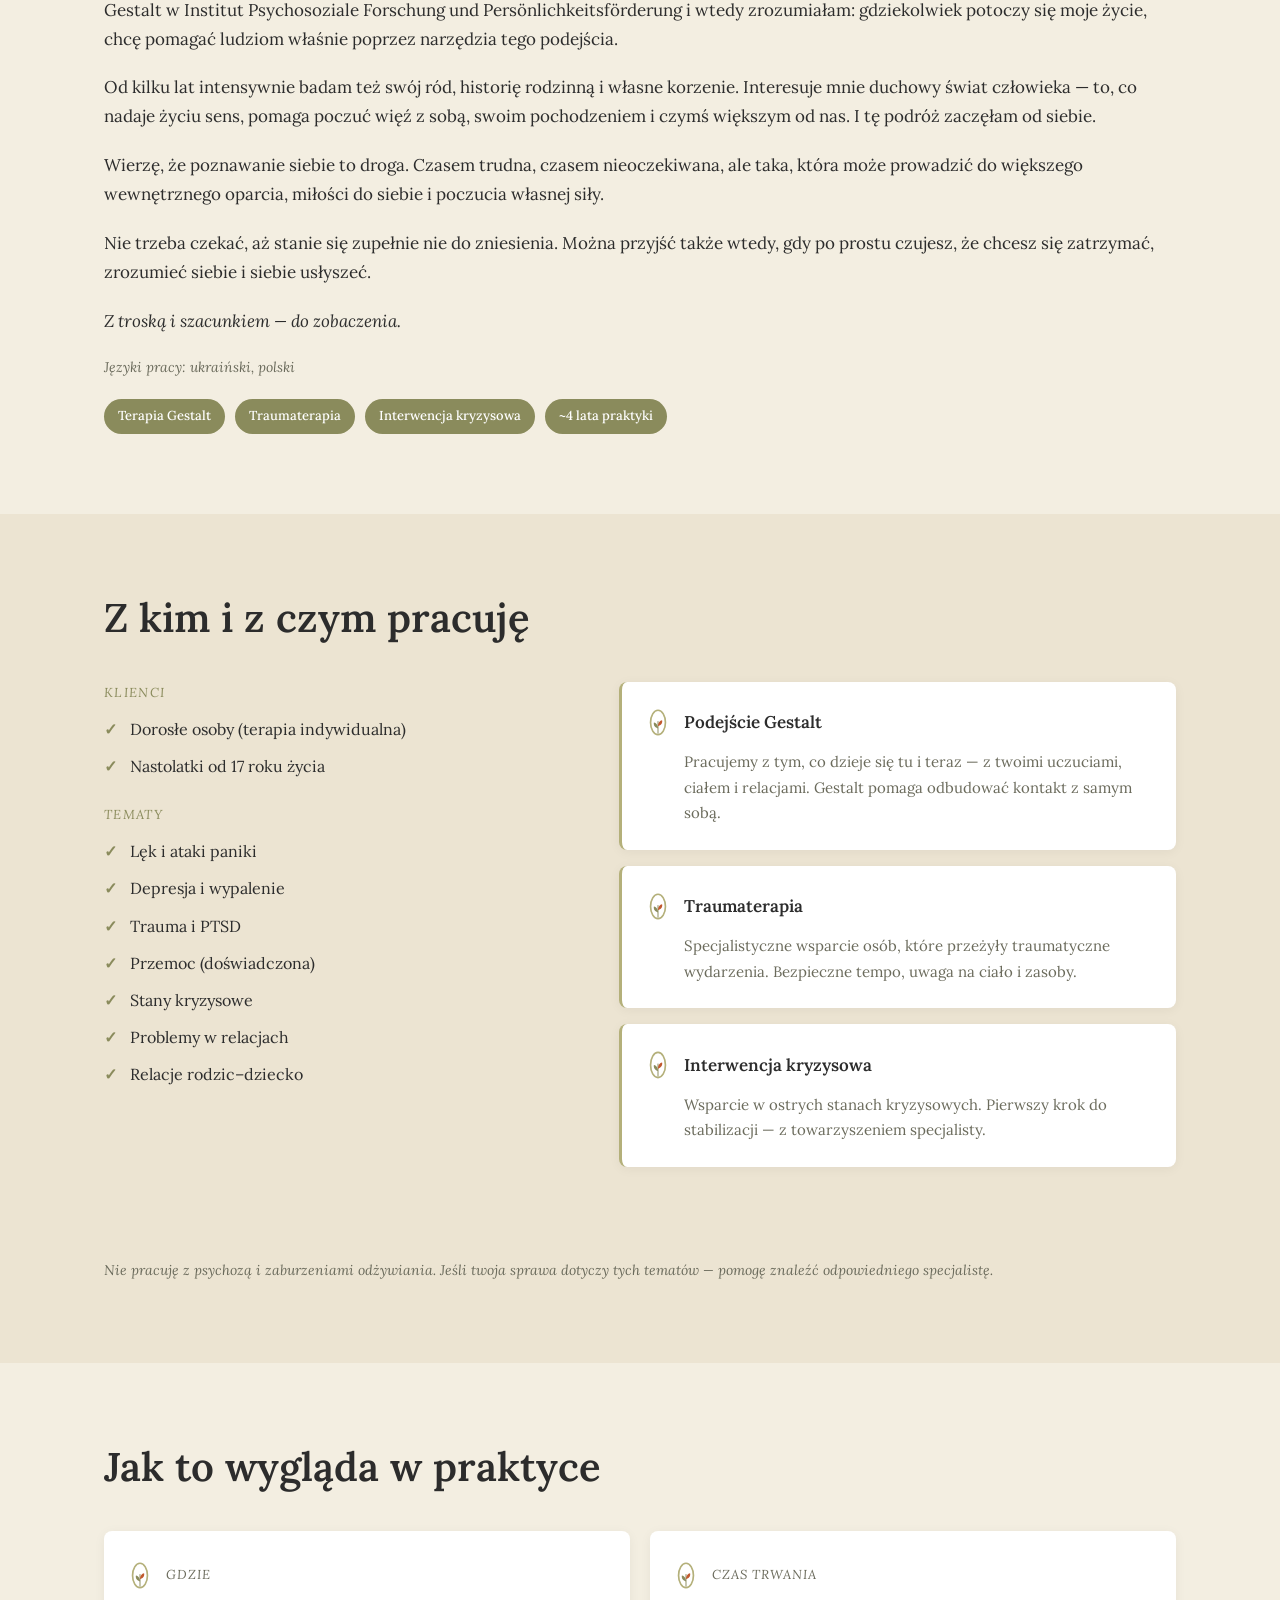
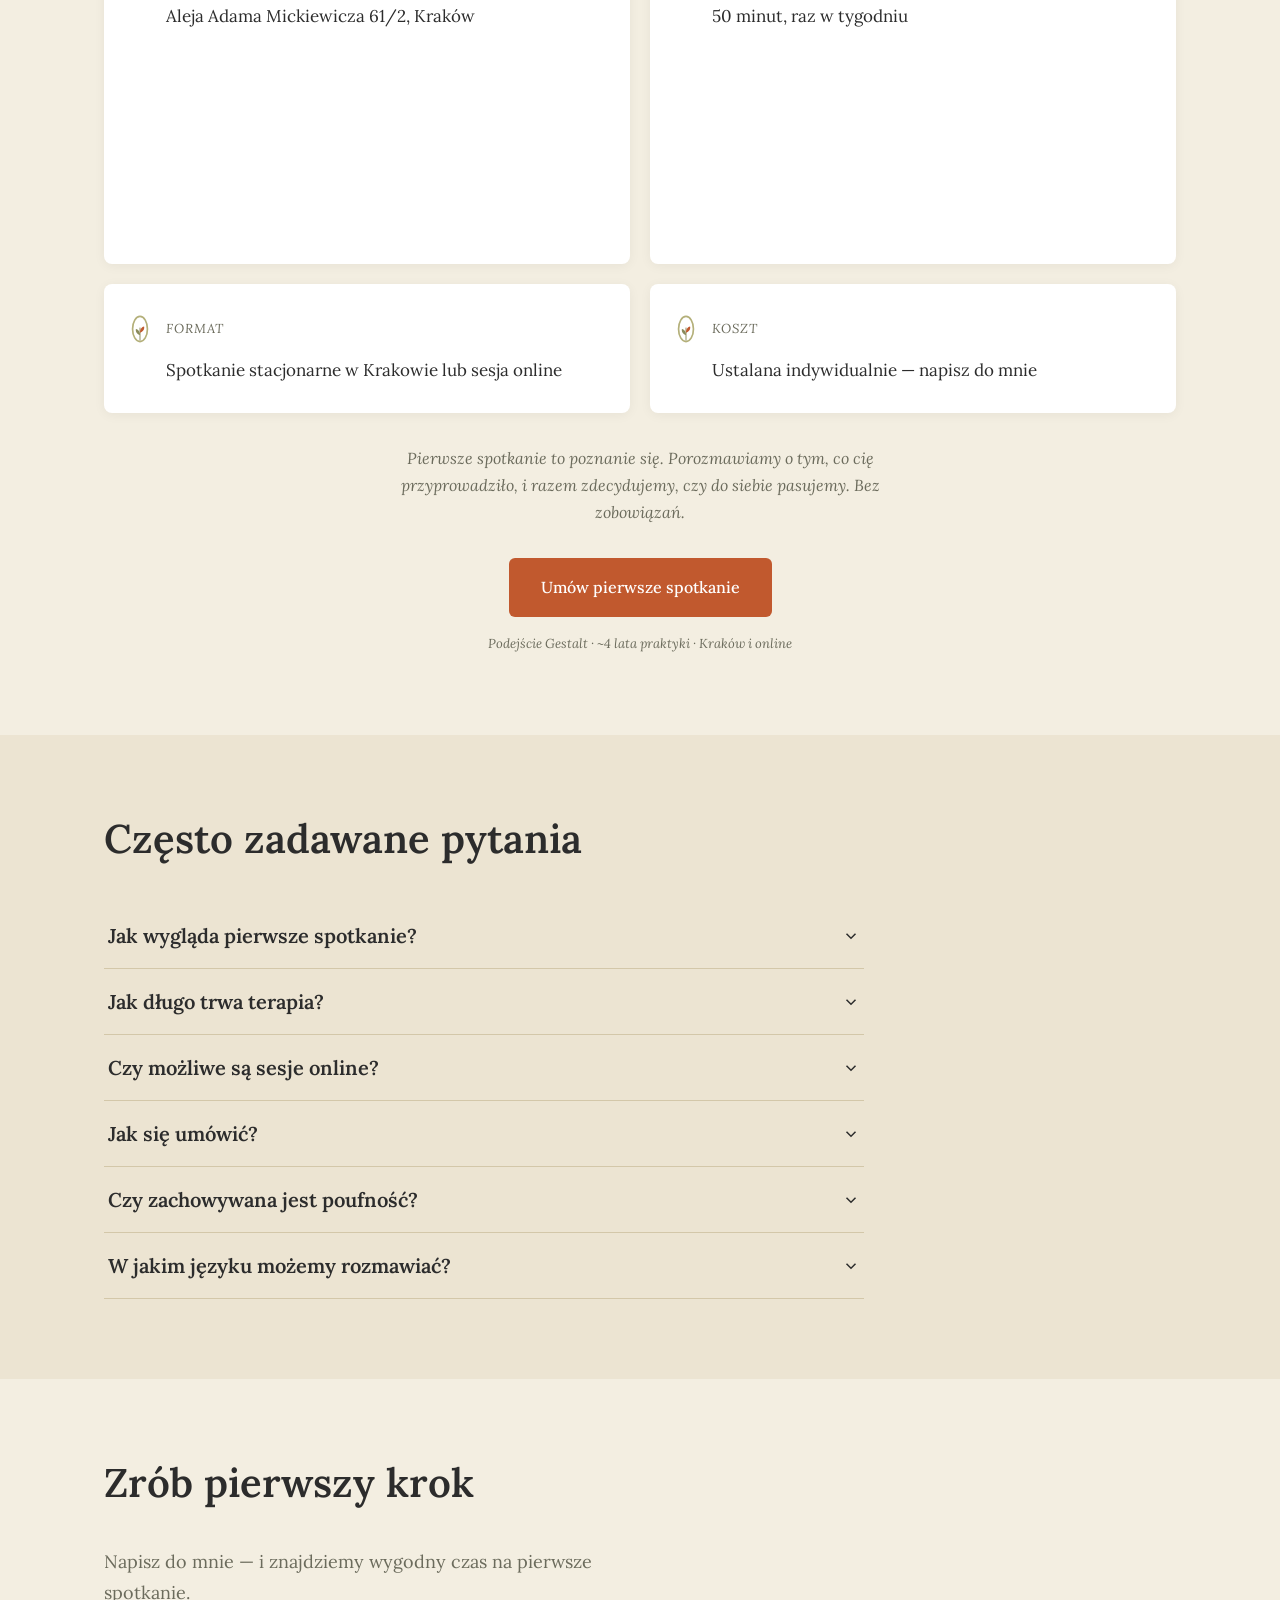
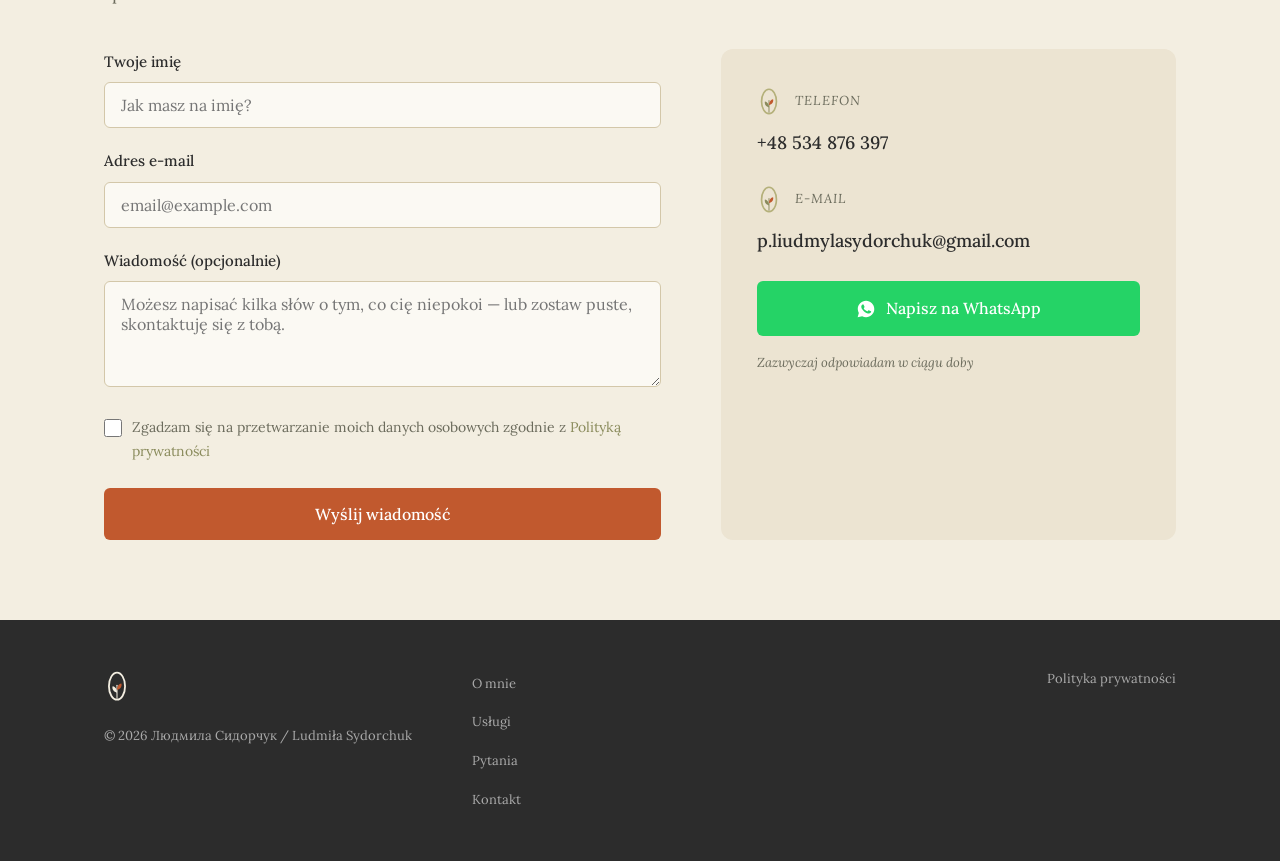
==== commit 265c6226: "Wire in real hero and about photos Replace the hero and About-section gradient placeholders with the" ====
--- a/pl.html
+++ b/pl.html
@@ -73,11 +73,9 @@
     <div class="container hero-grid">
       <div class="hero-image">
         <div class="image-frame hero-frame">
-          <div class="img-placeholder hero-placeholder">Zdjęcie terapeutki</div>
-          <!-- REPLACE this placeholder div with:
-          <img src="images/hero.jpg"
+          <img src="images/my_photo.jpg"
                alt="Ludmiła Sydorchuk — psychoterapeutka w Krakowie"
-               width="520" height="650" loading="eager"> -->
+               width="853" height="1280" loading="eager">
         </div>
       </div>
       <div class="hero-text">
@@ -129,11 +127,9 @@
       <div class="about-grid">
         <div class="about-image">
           <div class="image-frame about-frame">
-            <div class="img-placeholder about-placeholder">Zdjęcie terapeutki</div>
-            <!-- REPLACE with:
-            <img src="images/office.jpg"
-                 alt="Ludmiła Sydorchuk — psychoterapeutka w Krakowie"
-                 width="480" height="600" loading="lazy"> -->
+            <img src="images/background_photo.jpg"
+                 alt=""
+                 width="576" height="1280" loading="lazy">
           </div>
         </div>
         <div class="about-text">
--- a/css/style.css
+++ b/css/style.css
@@ -285,6 +285,11 @@
   overflow: hidden;
   width: 100%;
 }
+.image-frame img {
+  width: 100%;
+  height: 100%;
+  object-fit: cover;
+}
 
 .hero-frame {
   border-radius: 60% 40% 55% 45% / 50% 60% 40% 50%;
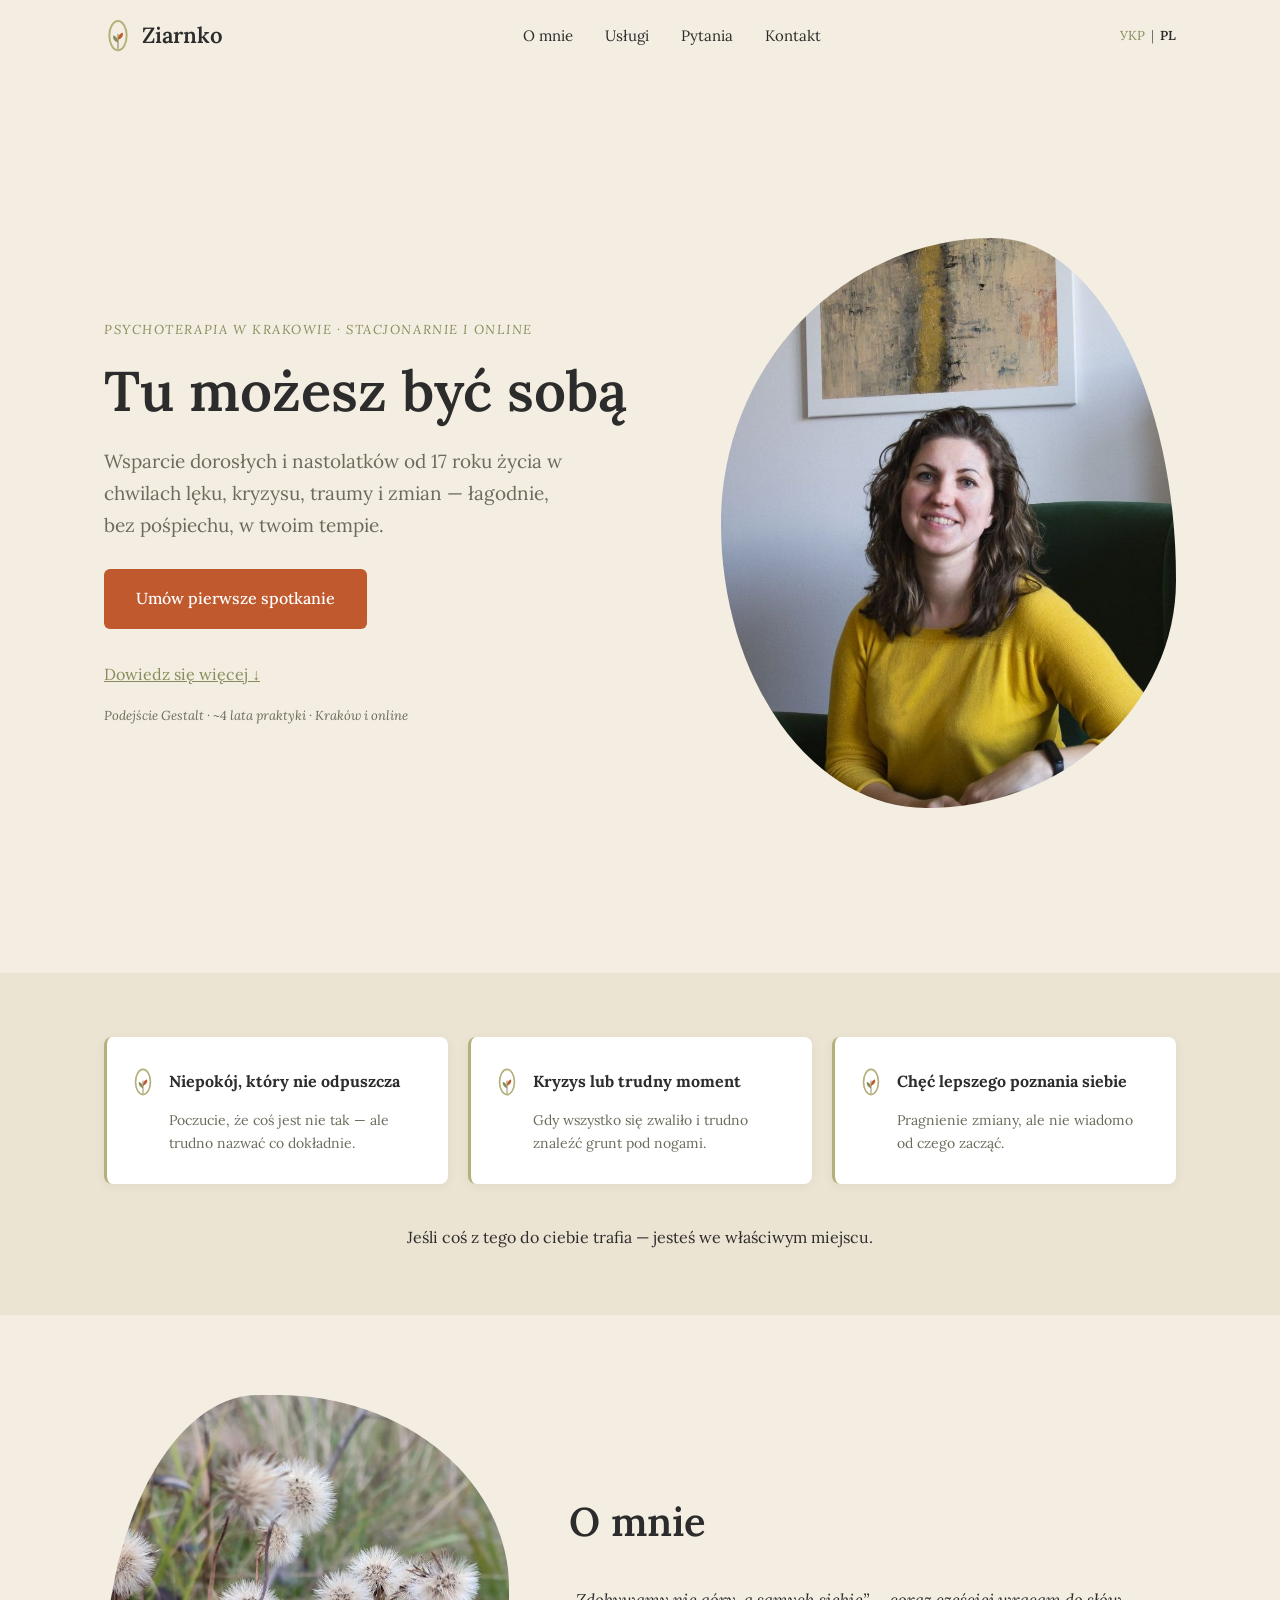
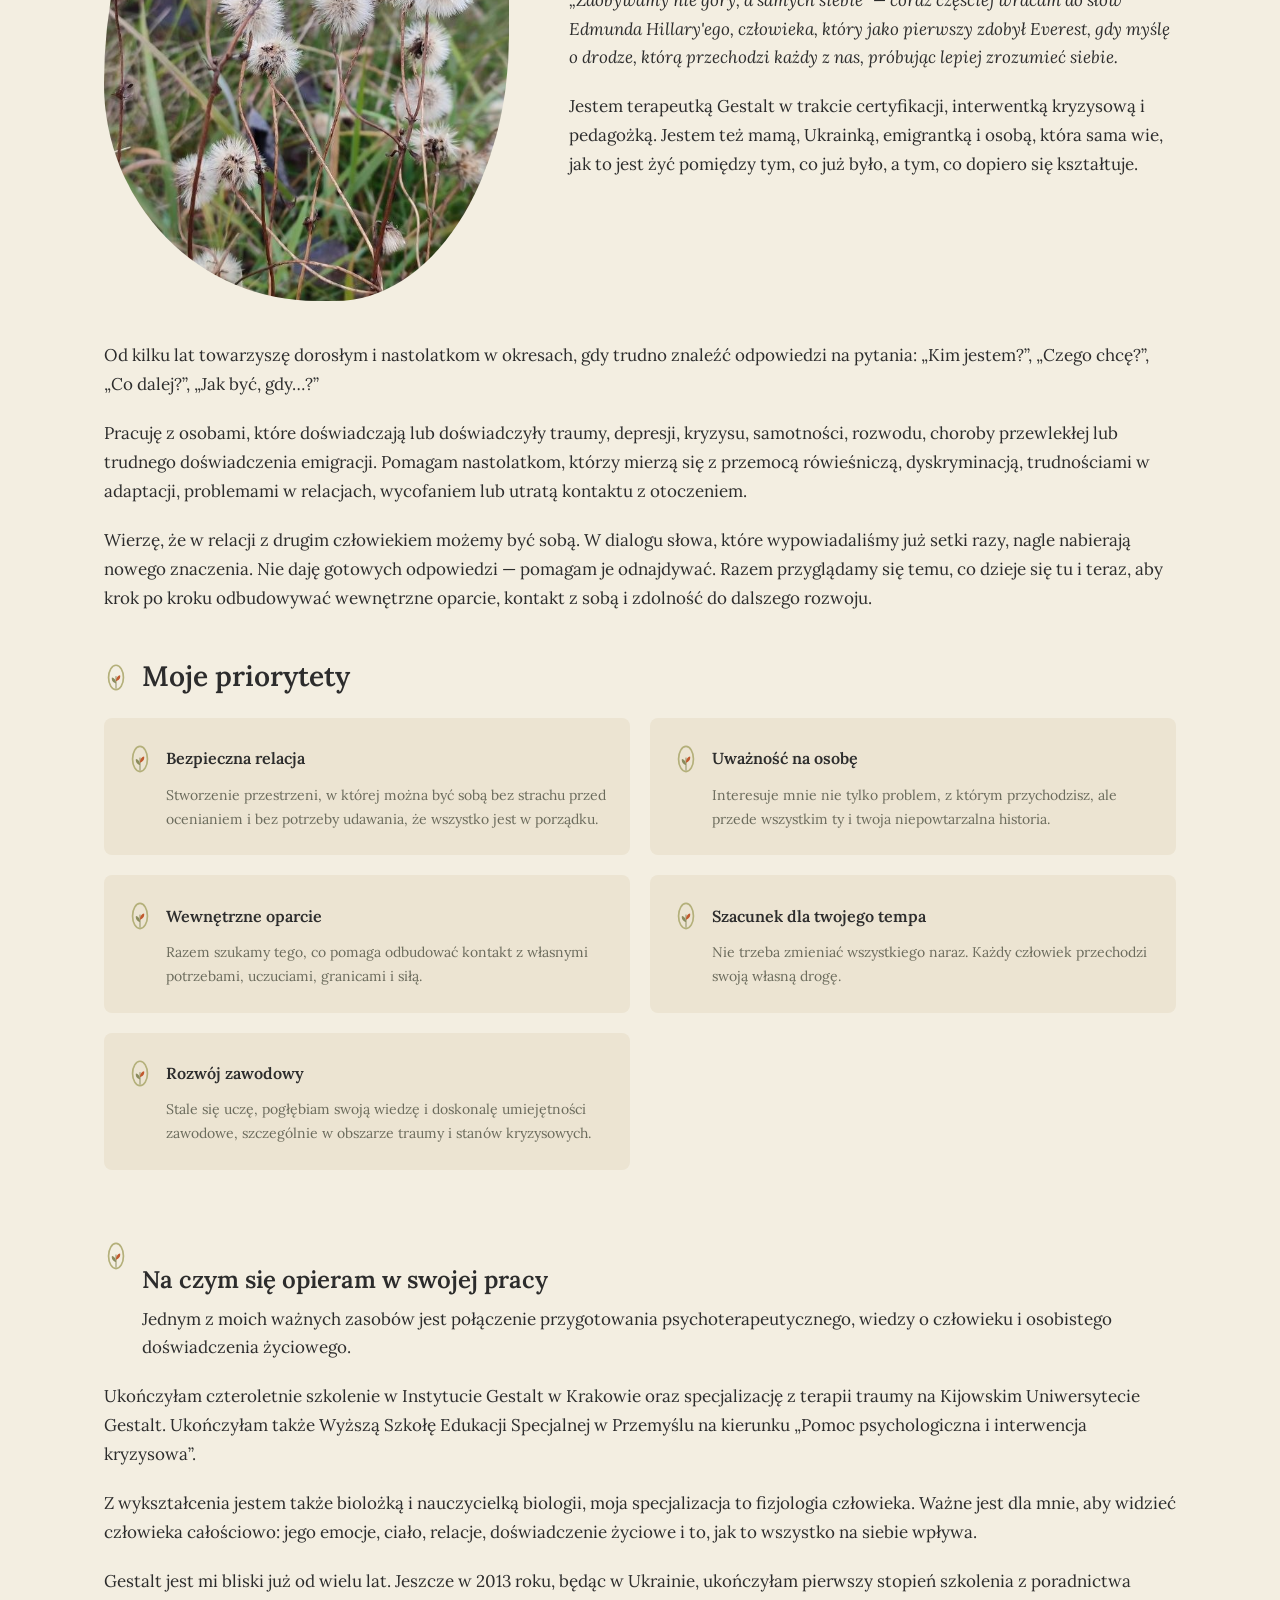
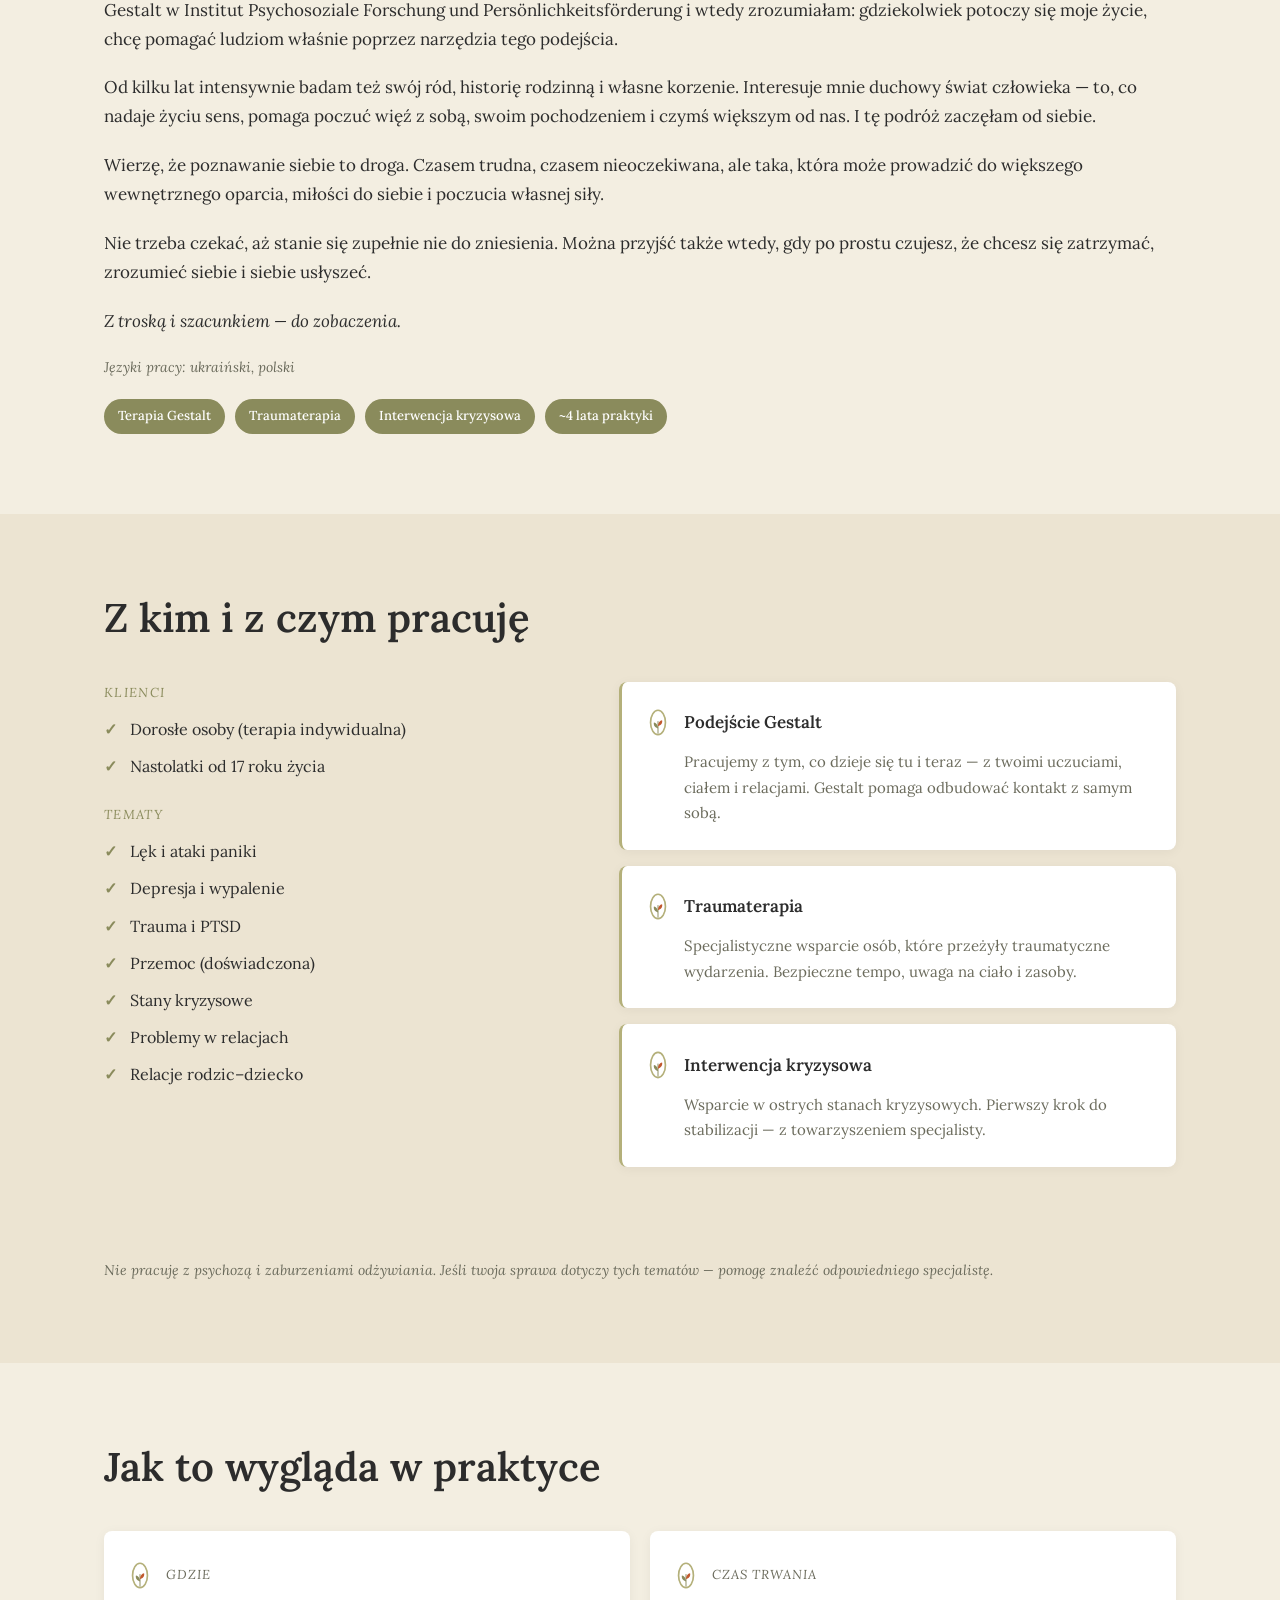
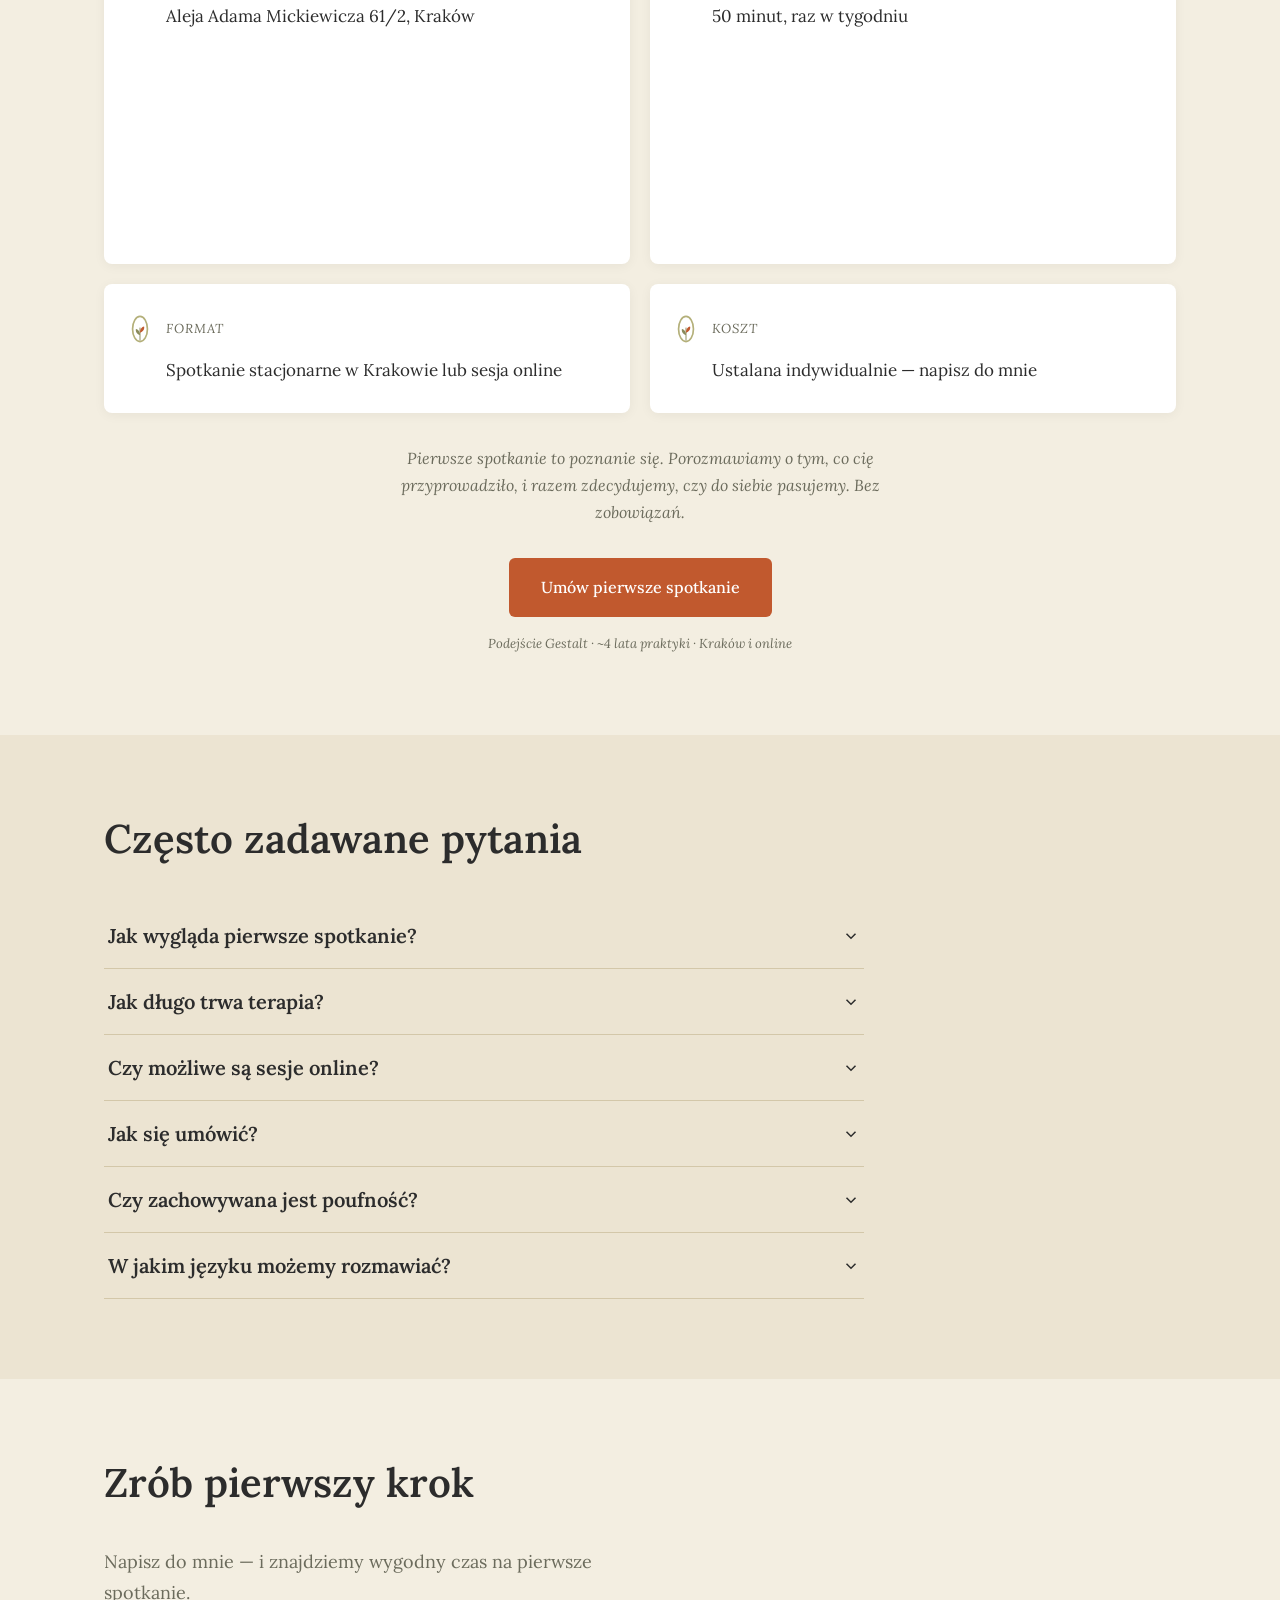
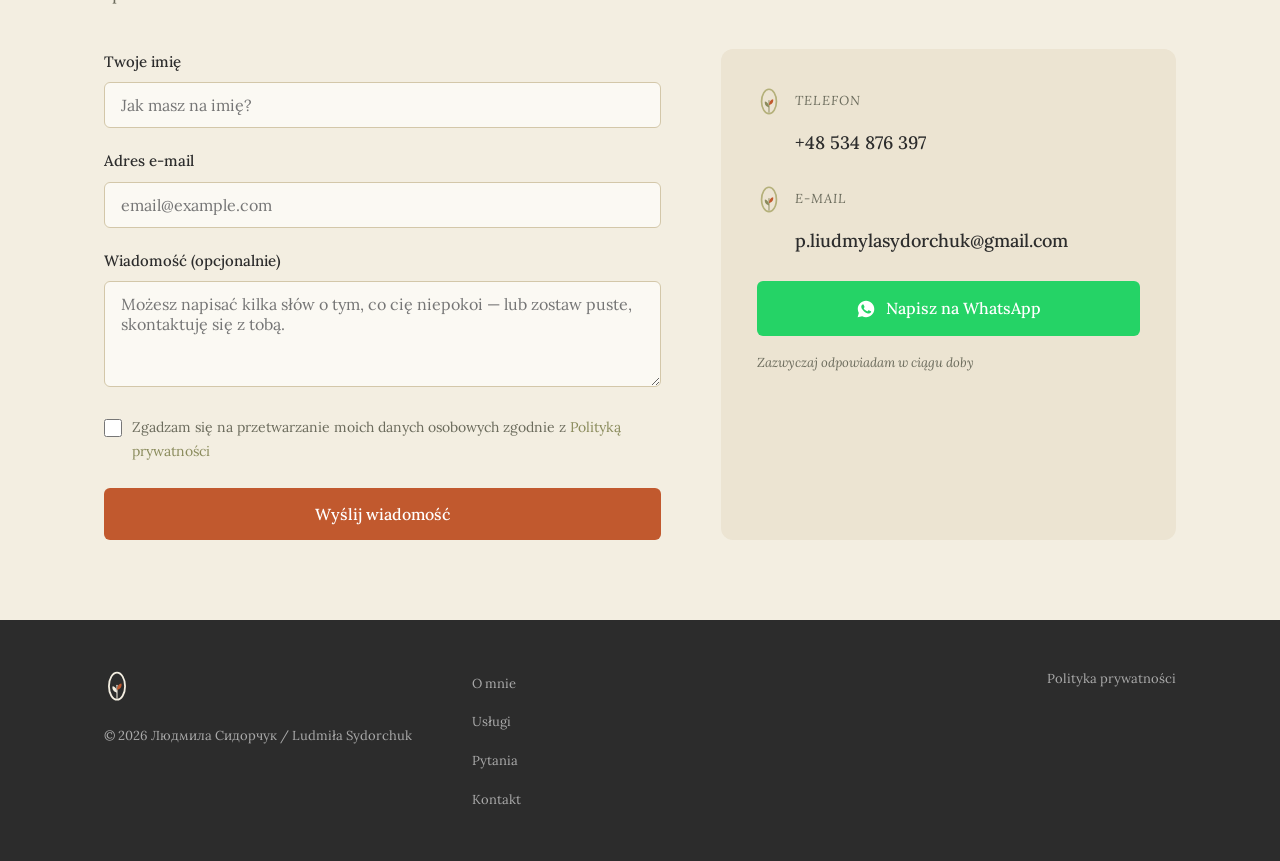
==== commit 0bb0b5dd: "Fix QA findings: wording, SEO parity, dead CSS - Ukrainian privacy policy cited the Polish "RODO" ac" ====
--- a/pl.html
+++ b/pl.html
@@ -12,6 +12,9 @@
 <title>Ludmiła Sydorchuk — Psychoterapeuta w Krakowie | Gestalt, traumaterapia</title>
 <meta name="description" content="Psychoterapeuta Ludmiła Sydorchuk — podejście Gestalt, traumaterapia, interwencja kryzysowa. Sesje stacjonarne i online w Krakowie. Język ukraiński i polski.">
 <link rel="canonical" href="https://ziarenko-terapia.pl/pl.html">
+<link rel="alternate" hreflang="uk" href="https://ziarenko-terapia.pl/">
+<link rel="alternate" hreflang="pl" href="https://ziarenko-terapia.pl/pl.html">
+<link rel="alternate" hreflang="x-default" href="https://ziarenko-terapia.pl/">
 <meta property="og:title" content="Ludmiła Sydorchuk — Psychoterapeuta w Krakowie">
 <meta property="og:description" content="Podejście Gestalt, traumaterapia, interwencja kryzysowa. Terapia stacjonarna i online w Krakowie.">
 <meta property="og:image" content="https://ziarenko-terapia.pl/images/og-image.png">
@@ -21,6 +24,82 @@
 <meta property="og:url" content="https://ziarenko-terapia.pl/pl.html">
 <meta property="og:type" content="website">
 <meta property="og:locale" content="pl_PL">
+
+<script type="application/ld+json">
+{
+  "@context": "https://schema.org",
+  "@type": "LocalBusiness",
+  "name": "Ziarnko — Ludmiła Sydorchuk",
+  "description": "Psychoterapeuta, podejście Gestalt, traumaterapia, Kraków",
+  "address": {
+    "@type": "PostalAddress",
+    "streetAddress": "Aleja Adama Mickiewicza 61/2",
+    "addressLocality": "Kraków",
+    "addressCountry": "PL"
+  },
+  "telephone": "+48534876397",
+  "email": "p.liudmylasydorchuk@gmail.com",
+  "url": "https://ziarenko-terapia.pl/pl.html",
+  "availableLanguage": ["Ukrainian", "Polish"],
+  "priceRange": "$$"
+}
+</script>
+<script type="application/ld+json">
+{
+  "@context": "https://schema.org",
+  "@type": "FAQPage",
+  "mainEntity": [
+    {
+      "@type": "Question",
+      "name": "Jak wygląda pierwsze spotkanie?",
+      "acceptedAnswer": {
+        "@type": "Answer",
+        "text": "Pierwsze spotkanie to zapoznanie się bez zobowiązań. Porozmawiamy o tym, co cię przyprowadziło, twoich oczekiwaniach i pytaniach. Razem zdecydujemy, czy ten format pracy jest dla ciebie."
+      }
+    },
+    {
+      "@type": "Question",
+      "name": "Jak długo trwa terapia?",
+      "acceptedAnswer": {
+        "@type": "Answer",
+        "text": "Czas trwania zależy od twojej sprawy. Niektóre kwestie rozwiązują się w ciągu kilku miesięcy, inne wymagają dłuższej pracy. Omówimy to razem — i zawsze masz prawo się zatrzymać."
+      }
+    },
+    {
+      "@type": "Question",
+      "name": "Czy możliwe są sesje online?",
+      "acceptedAnswer": {
+        "@type": "Answer",
+        "text": "Tak. Prowadzę sesje zarówno stacjonarnie w Krakowie, jak i online — w formacie wideorozmowy. Oba formaty są równoważne pod względem skuteczności."
+      }
+    },
+    {
+      "@type": "Question",
+      "name": "Jak się umówić?",
+      "acceptedAnswer": {
+        "@type": "Answer",
+        "text": "Wyślij mi wiadomość przez formularz poniżej lub napisz na WhatsApp. Odpiszę i ustalimy wygodny termin."
+      }
+    },
+    {
+      "@type": "Question",
+      "name": "Czy zachowywana jest poufność?",
+      "acceptedAnswer": {
+        "@type": "Answer",
+        "text": "Tak. Wszystko, co dzieje się na sesjach, pozostaje między nami. Przestrzegam zasad etyki zawodowej i poufności."
+      }
+    },
+    {
+      "@type": "Question",
+      "name": "W jakim języku możemy rozmawiać?",
+      "acceptedAnswer": {
+        "@type": "Answer",
+        "text": "Prowadzę sesje w języku ukraińskim i polskim."
+      }
+    }
+  ]
+}
+</script>
 </head>
 <body>
 <a href="#main-content" class="sr-only">Przejdź do treści głównej</a>
@@ -195,7 +274,7 @@
         <p>Jednym z moich ważnych zasobów jest połączenie przygotowania psychoterapeutycznego, wiedzy o człowieku i osobistego doświadczenia życiowego.</p>
         <p>Ukończyłam czteroletnie szkolenie w Instytucie Gestalt w Krakowie oraz specjalizację z terapii traumy na Kijowskim Uniwersytecie Gestalt. Ukończyłam także Wyższą Szkołę Edukacji Specjalnej w Przemyślu na kierunku „Pomoc psychologiczna i interwencja kryzysowa”.</p>
         <p>Z wykształcenia jestem także biolożką i nauczycielką biologii, moja specjalizacja to fizjologia człowieka. Ważne jest dla mnie, aby widzieć człowieka całościowo: jego emocje, ciało, relacje, doświadczenie życiowe i to, jak to wszystko na siebie wpływa.</p>
-        <p>Gestalt jest mi bliski już od wielu lat. Jeszcze w 2013 roku, będąc na Ukrainie, ukończyłam pierwszy stopień szkolenia z poradnictwa Gestalt w Institut Psychosoziale Forschung und Persönlichkeitsförderung i wtedy zrozumiałam: gdziekolwiek potoczy się moje życie, chcę pomagać ludziom właśnie poprzez narzędzia tego podejścia.</p>
+        <p>Gestalt jest mi bliski już od wielu lat. Jeszcze w 2013 roku, będąc w Ukrainie, ukończyłam pierwszy stopień szkolenia z poradnictwa Gestalt w Institut Psychosoziale Forschung und Persönlichkeitsförderung i wtedy zrozumiałam: gdziekolwiek potoczy się moje życie, chcę pomagać ludziom właśnie poprzez narzędzia tego podejścia.</p>
         <p>Od kilku lat intensywnie badam też swój ród, historię rodzinną i własne korzenie. Interesuje mnie duchowy świat człowieka — to, co nadaje życiu sens, pomaga poczuć więź z sobą, swoim pochodzeniem i czymś większym od nas. I tę podróż zaczęłam od siebie.</p>
         <p>Wierzę, że poznawanie siebie to droga. Czasem trudna, czasem nieoczekiwana, ale taka, która może prowadzić do większego wewnętrznego oparcia, miłości do siebie i poczucia własnej siły.</p>
         <p>Nie trzeba czekać, aż stanie się zupełnie nie do zniesienia. Można przyjść także wtedy, gdy po prostu czujesz, że chcesz się zatrzymać, zrozumieć siebie i siebie usłyszeć.</p>
--- a/css/style.css
+++ b/css/style.css
@@ -134,7 +134,8 @@
 .icon-heading span.contact-label {
   margin-bottom: 0;
 }
-.icon-heading + p {
+.icon-heading + p,
+.icon-heading + a {
   padding-left: 38px;
 }
 
@@ -296,23 +297,6 @@
   aspect-ratio: 1 / 1;
 }
 
-.img-placeholder {
-  width: 100%;
-  height: 100%;
-  display: flex;
-  align-items: center;
-  justify-content: center;
-  color: #fff;
-  font-family: 'Lora', serif;
-  font-size: 15px;
-  text-align: center;
-  padding: 16px;
-}
-
-.hero-placeholder {
-  background: linear-gradient(135deg, #DCC98E 0%, #8A8B5C 100%);
-}
-
 .eyebrow {
   font-size: 13px;
   letter-spacing: 0.12em;
@@ -416,7 +400,6 @@
   border-radius: 40% 60% 45% 55% / 60% 40% 55% 45%;
   aspect-ratio: 4 / 5;
 }
-.about-placeholder { background: linear-gradient(135deg, #ECE4D2 0%, #DCC98E 100%); }
 
 .about-text p { margin-bottom: 20px; }
 .about-languages { font-size: 14px; color: var(--color-text-secondary); margin-top: 8px; margin-bottom: 0; }
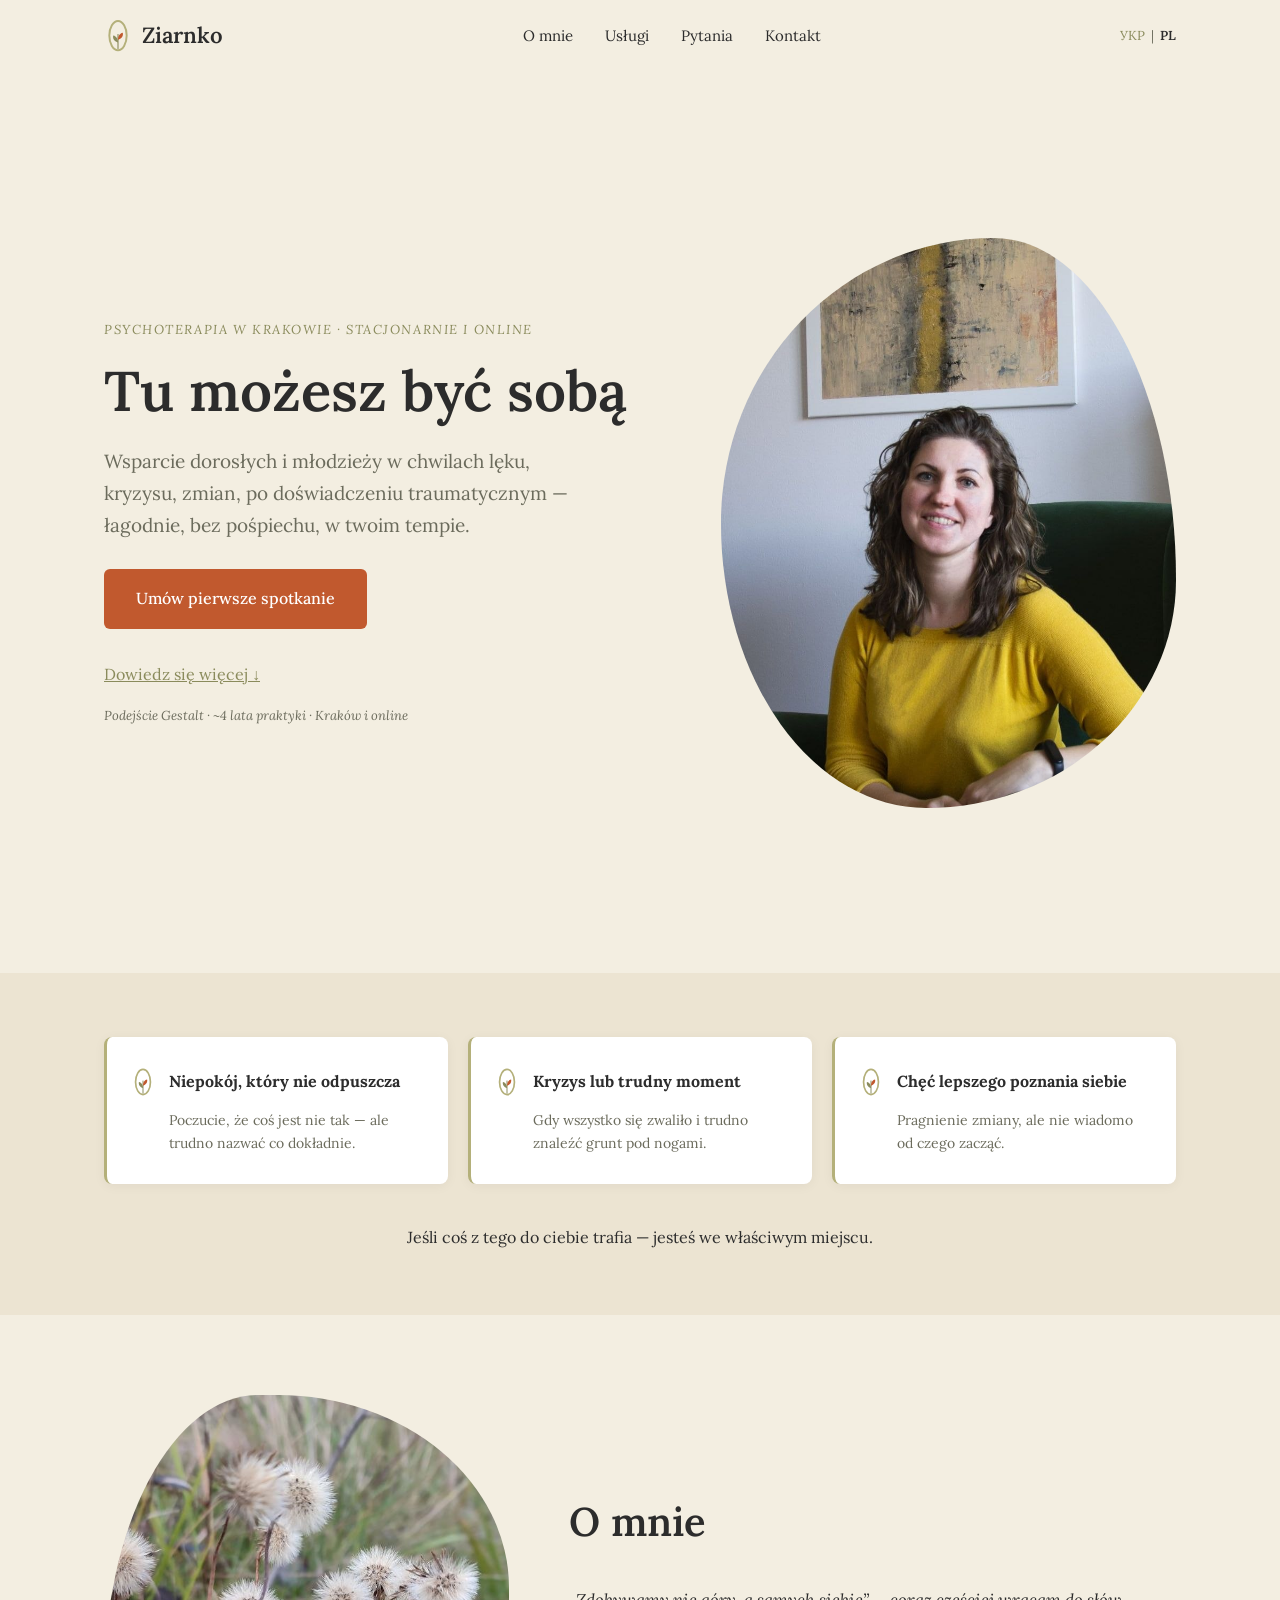
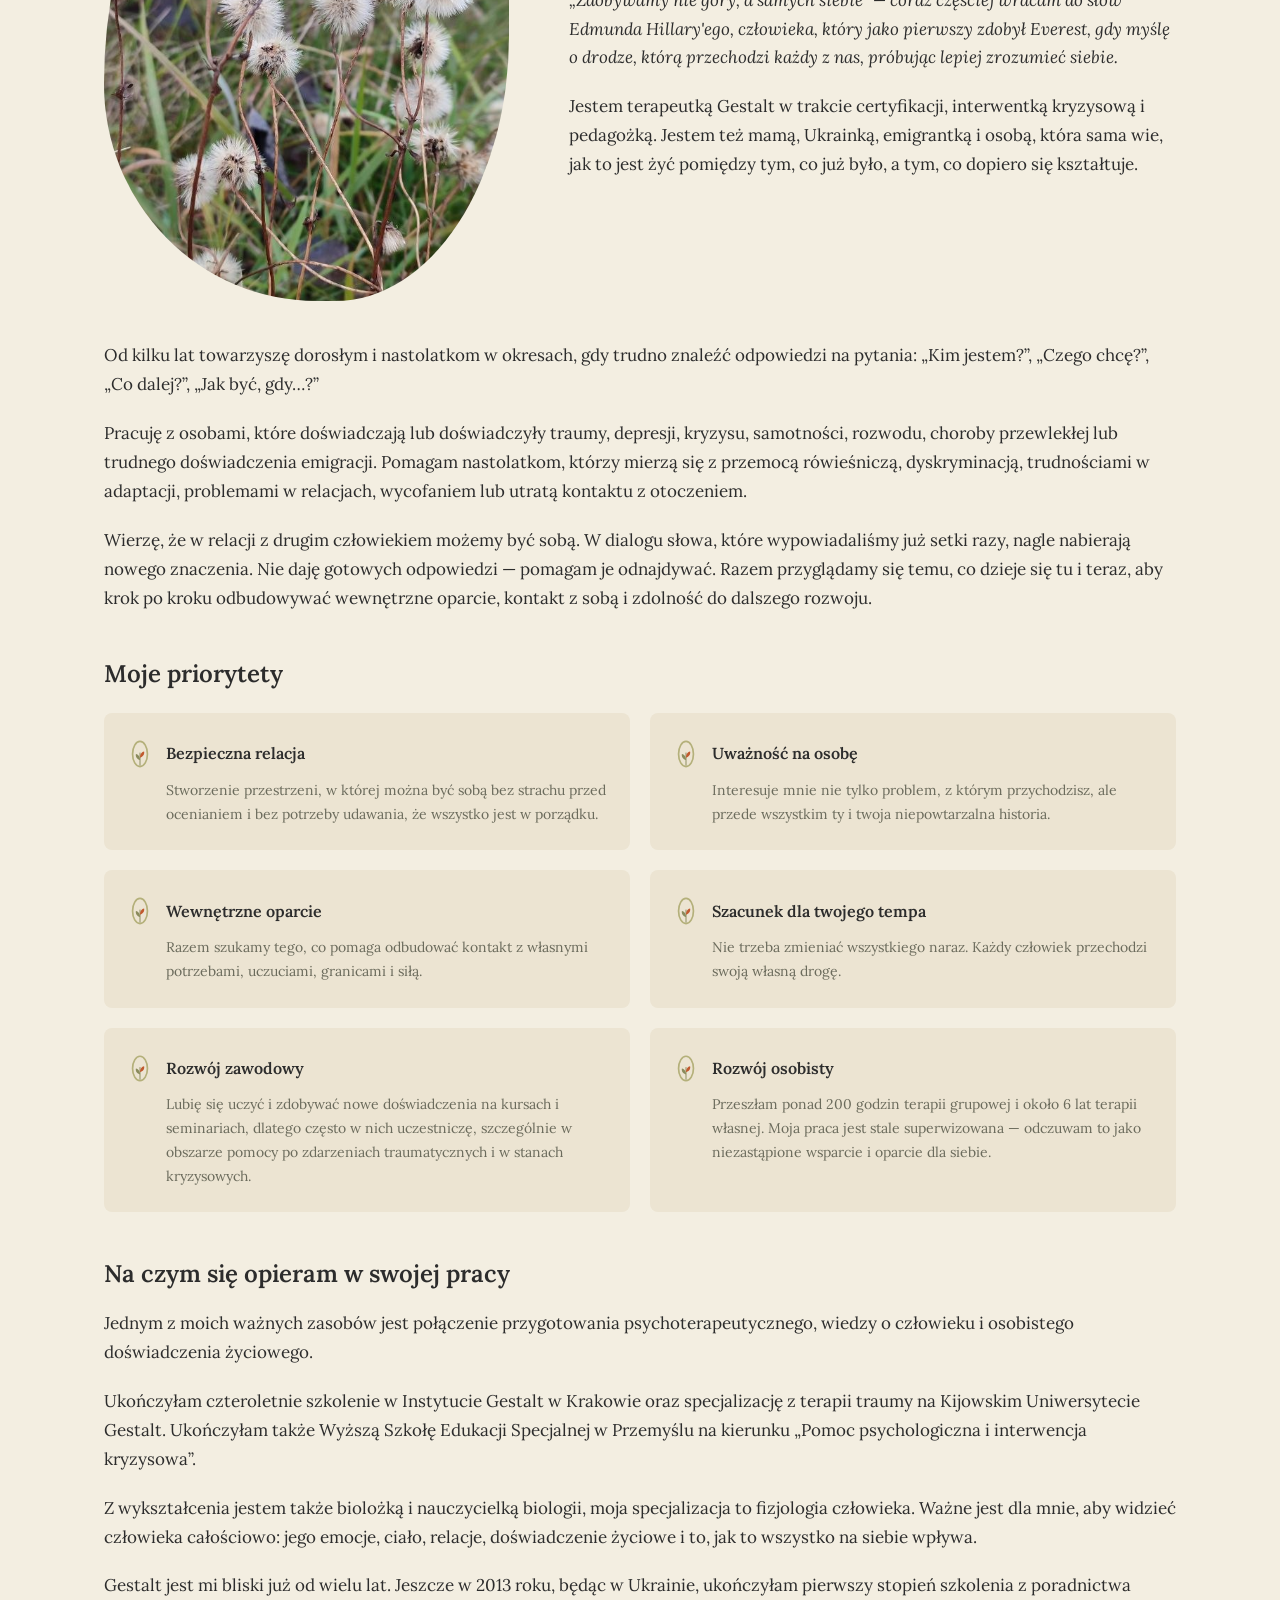
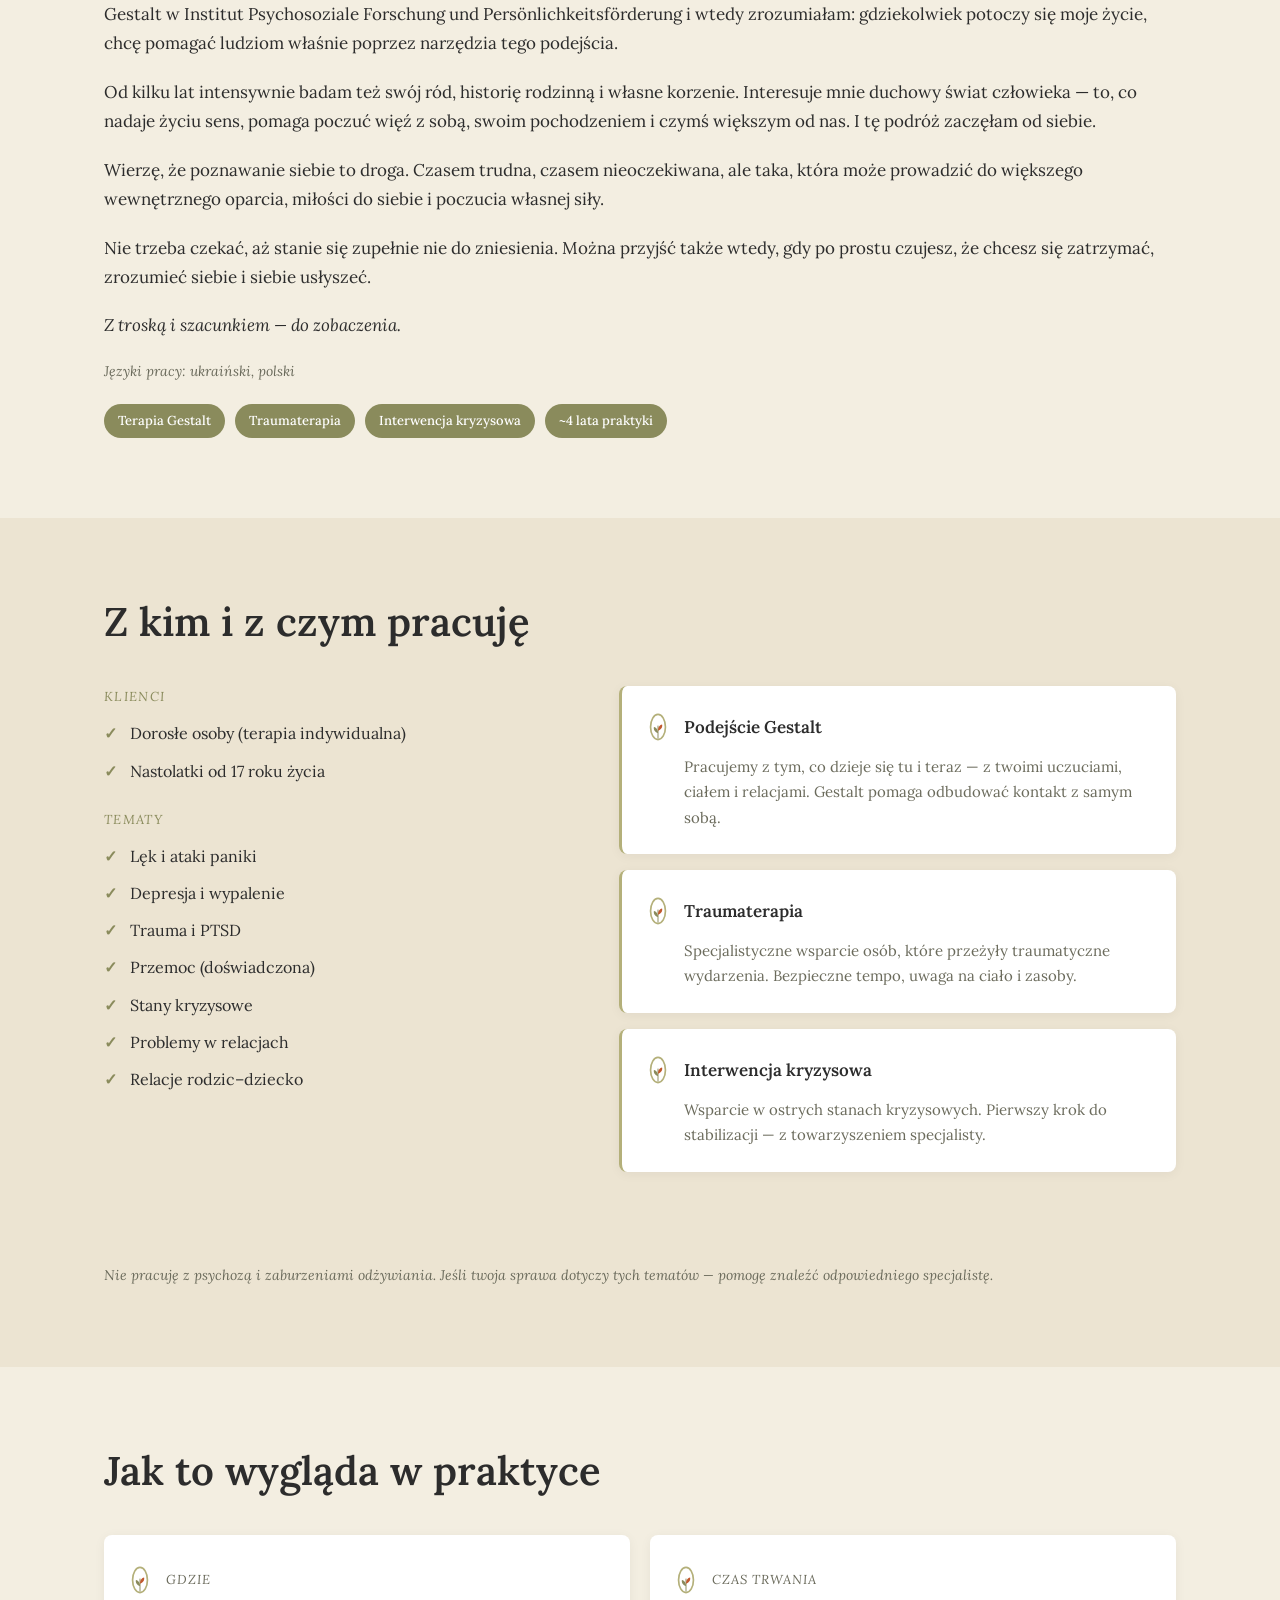
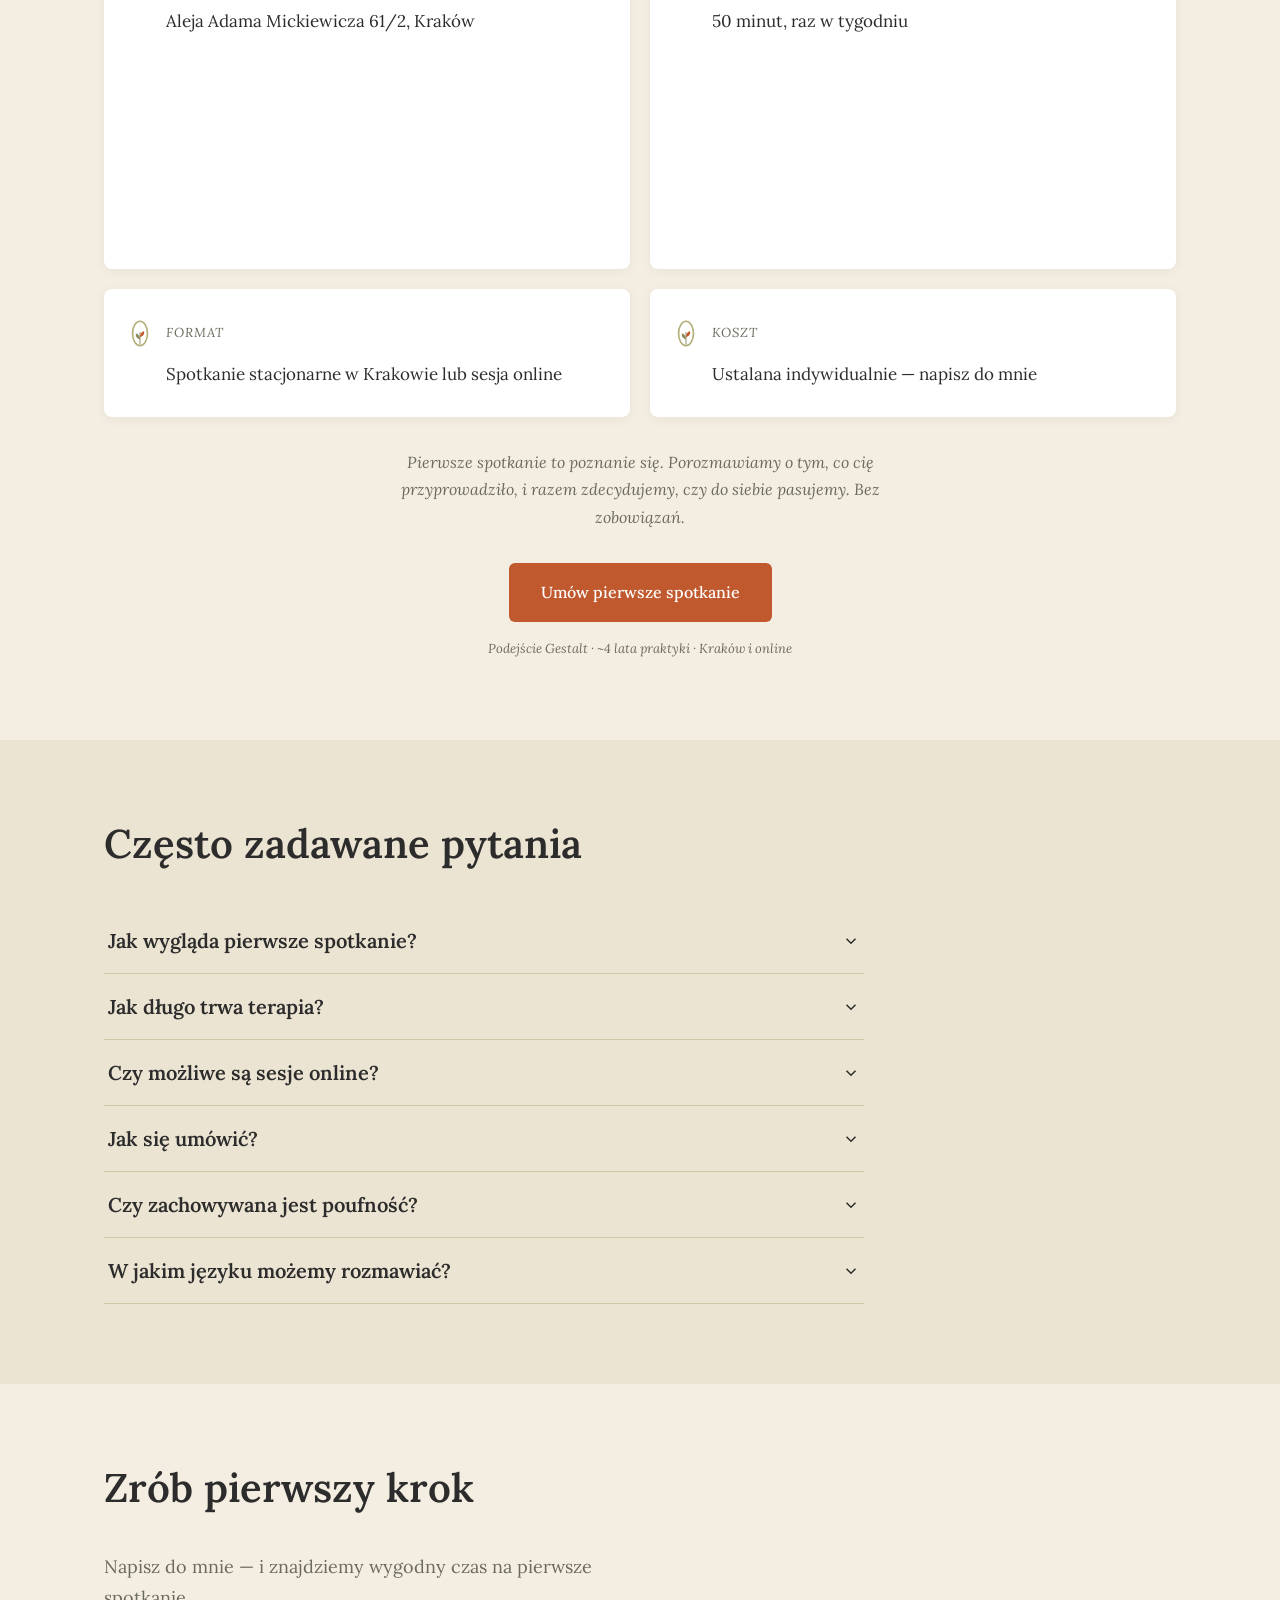
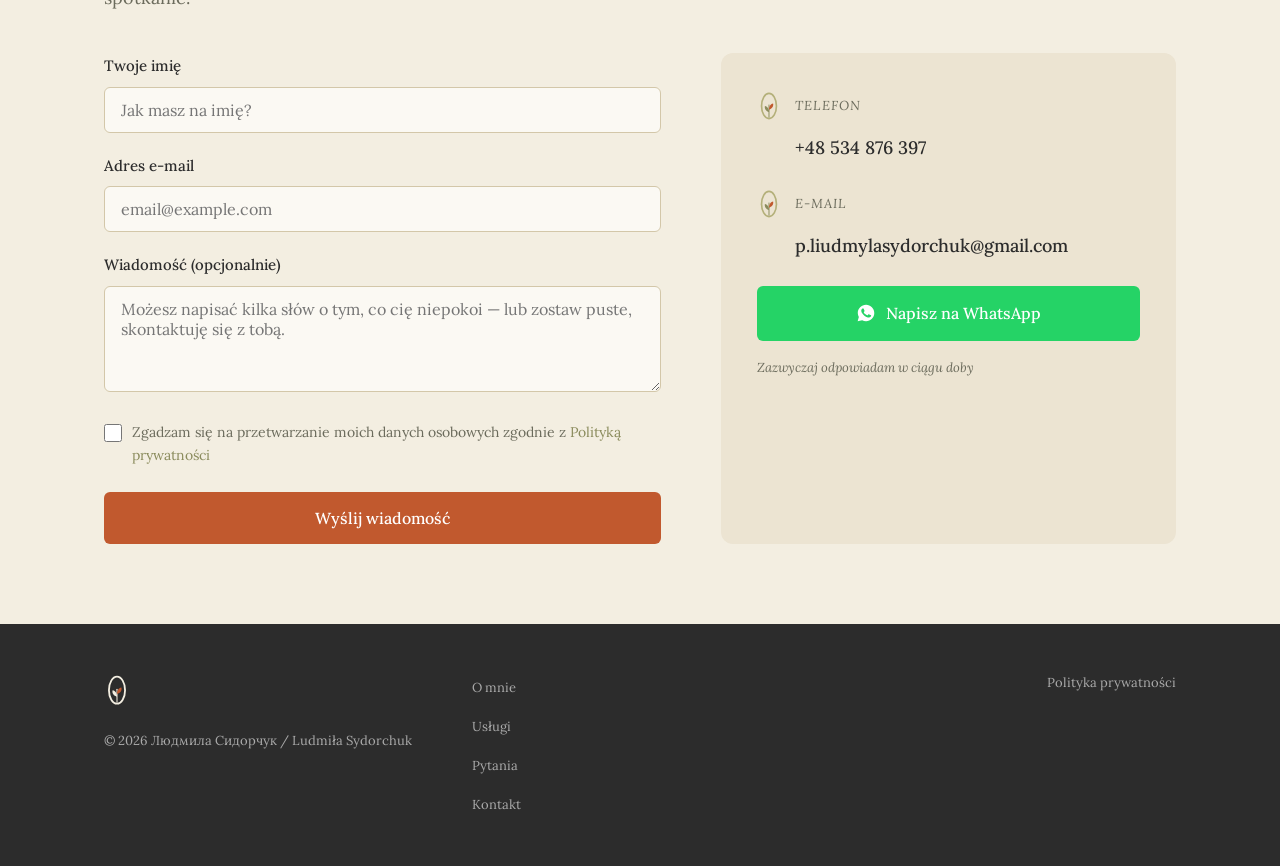
==== commit b3c1849f: "Update hero text and priorities; add personal development card - Reword hero subheading (adults and " ====
--- a/pl.html
+++ b/pl.html
@@ -160,7 +160,7 @@
       <div class="hero-text">
         <p class="eyebrow">Psychoterapia w Krakowie · Stacjonarnie i online</p>
         <h1>Tu możesz być sobą</h1>
-        <p class="hero-subheading">Wsparcie dorosłych i nastolatków od 17 roku życia w chwilach lęku, kryzysu, traumy i zmian — łagodnie, bez pośpiechu, w twoim tempie.</p>
+        <p class="hero-subheading">Wsparcie dorosłych i młodzieży w chwilach lęku, kryzysu, zmian, po doświadczeniu traumatycznym — łagodnie, bez pośpiechu, w twoim tempie.</p>
         <div>
           <a href="#contact" class="btn btn-primary">Umów pierwsze spotkanie</a>
         </div>
@@ -224,10 +224,7 @@
         <p>Wierzę, że w relacji z drugim człowiekiem możemy być sobą. W dialogu słowa, które wypowiadaliśmy już setki razy, nagle nabierają nowego znaczenia. Nie daję gotowych odpowiedzi — pomagam je odnajdywać. Razem przyglądamy się temu, co dzieje się tu i teraz, aby krok po kroku odbudowywać wewnętrzne oparcie, kontakt z sobą i zdolność do dalszego rozwoju.</p>
 
         <div class="priorities">
-          <div class="icon-heading priorities-heading">
-            <img class="icon-logo" src="images/logo.svg" alt="" aria-hidden="true">
-            <h3>Moje priorytety</h3>
-          </div>
+          <h3 class="priorities-heading">Moje priorytety</h3>
           <div class="priorities-grid">
             <div class="priority-card">
               <div class="icon-heading">
@@ -262,15 +259,19 @@
                 <img class="icon-logo" src="images/logo.svg" alt="" aria-hidden="true">
                 <h4>Rozwój zawodowy</h4>
               </div>
-              <p>Stale się uczę, pogłębiam swoją wiedzę i doskonalę umiejętności zawodowe, szczególnie w obszarze traumy i stanów kryzysowych.</p>
-            </div>
-          </div>
-        </div>
-
-        <div class="icon-heading">
-          <img class="icon-logo" src="images/logo.svg" alt="" aria-hidden="true">
-          <h3 class="about-subheading">Na czym się opieram w swojej pracy</h3>
-        </div>
+              <p>Lubię się uczyć i zdobywać nowe doświadczenia na kursach i seminariach, dlatego często w nich uczestniczę, szczególnie w obszarze pomocy po zdarzeniach traumatycznych i w stanach kryzysowych.</p>
+            </div>
+            <div class="priority-card">
+              <div class="icon-heading">
+                <img class="icon-logo" src="images/logo.svg" alt="" aria-hidden="true">
+                <h4>Rozwój osobisty</h4>
+              </div>
+              <p>Przeszłam ponad 200 godzin terapii grupowej i około 6 lat terapii własnej. Moja praca jest stale superwizowana — odczuwam to jako niezastąpione wsparcie i oparcie dla siebie.</p>
+            </div>
+          </div>
+        </div>
+
+        <h3 class="about-subheading">Na czym się opieram w swojej pracy</h3>
         <p>Jednym z moich ważnych zasobów jest połączenie przygotowania psychoterapeutycznego, wiedzy o człowieku i osobistego doświadczenia życiowego.</p>
         <p>Ukończyłam czteroletnie szkolenie w Instytucie Gestalt w Krakowie oraz specjalizację z terapii traumy na Kijowskim Uniwersytecie Gestalt. Ukończyłam także Wyższą Szkołę Edukacji Specjalnej w Przemyślu na kierunku „Pomoc psychologiczna i interwencja kryzysowa”.</p>
         <p>Z wykształcenia jestem także biolożką i nauczycielką biologii, moja specjalizacja to fizjologia człowieka. Ważne jest dla mnie, aby widzieć człowieka całościowo: jego emocje, ciało, relacje, doświadczenie życiowe i to, jak to wszystko na siebie wpływa.</p>
